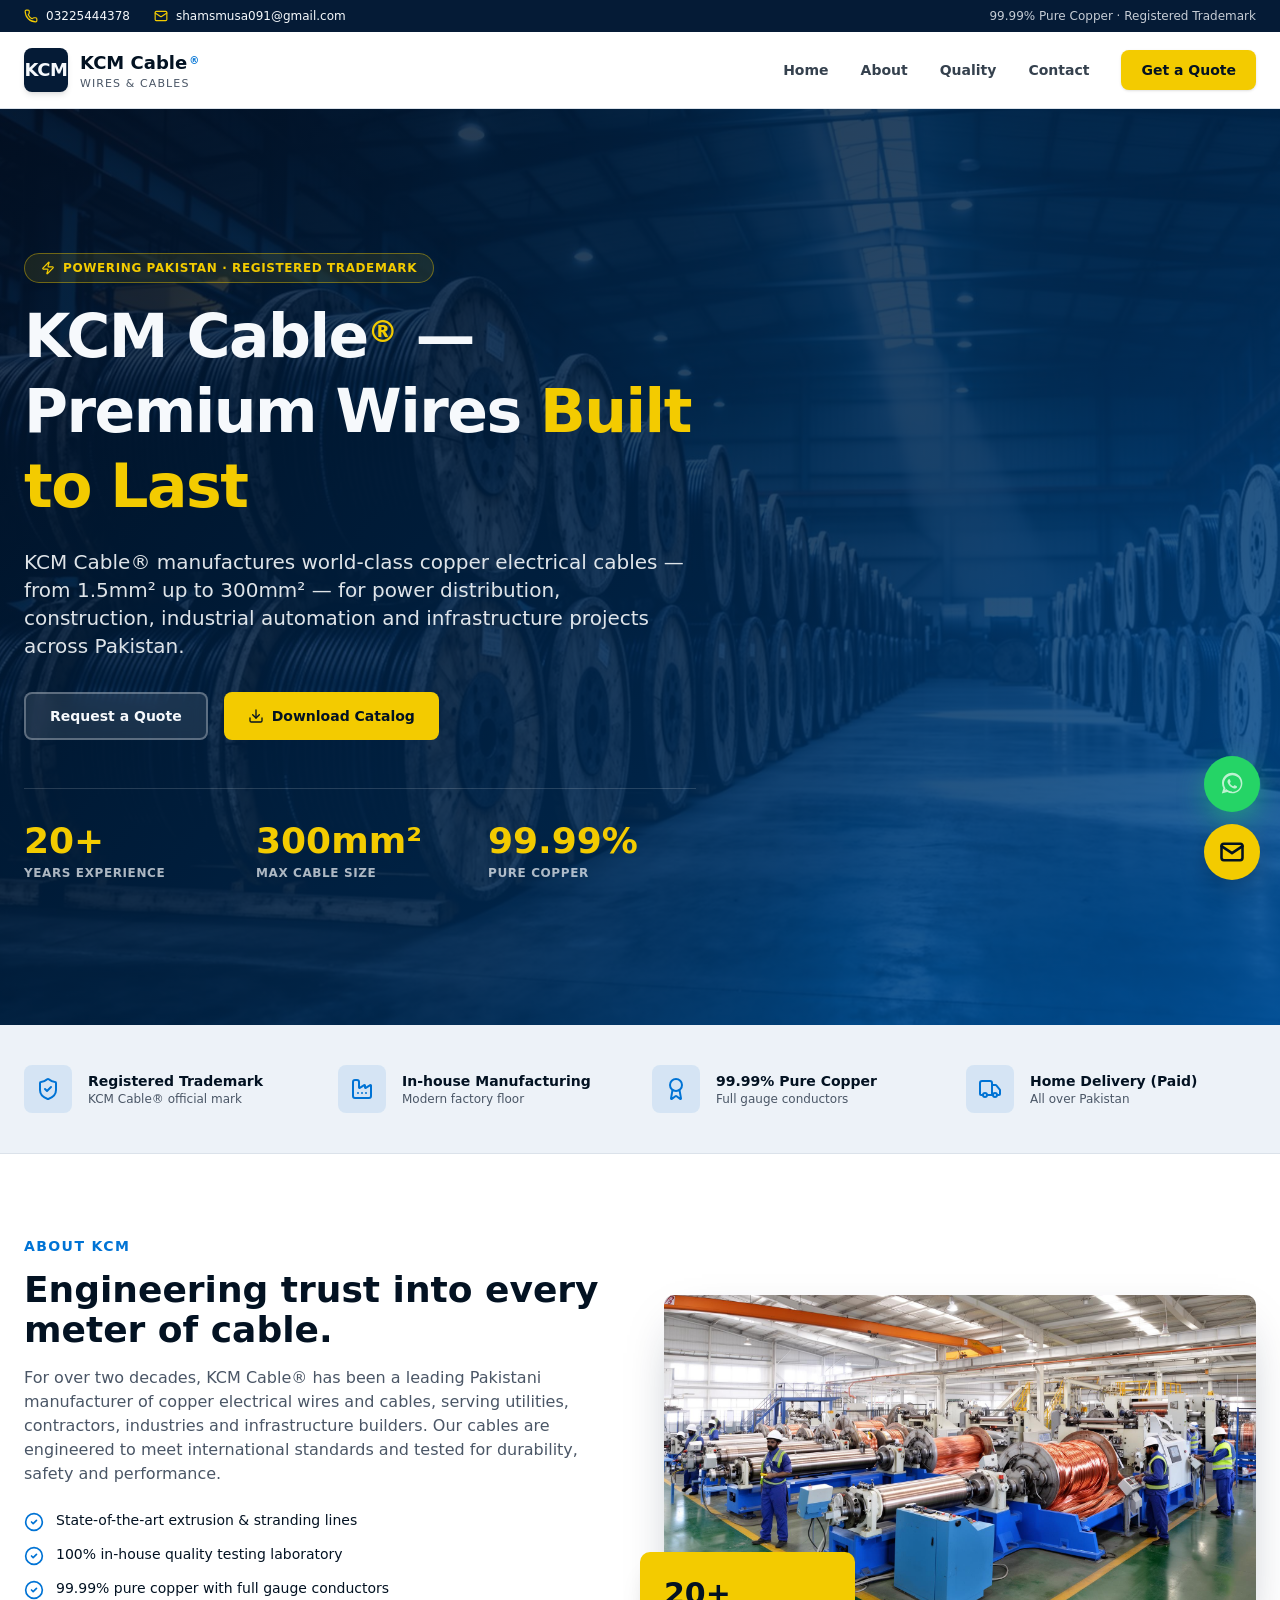
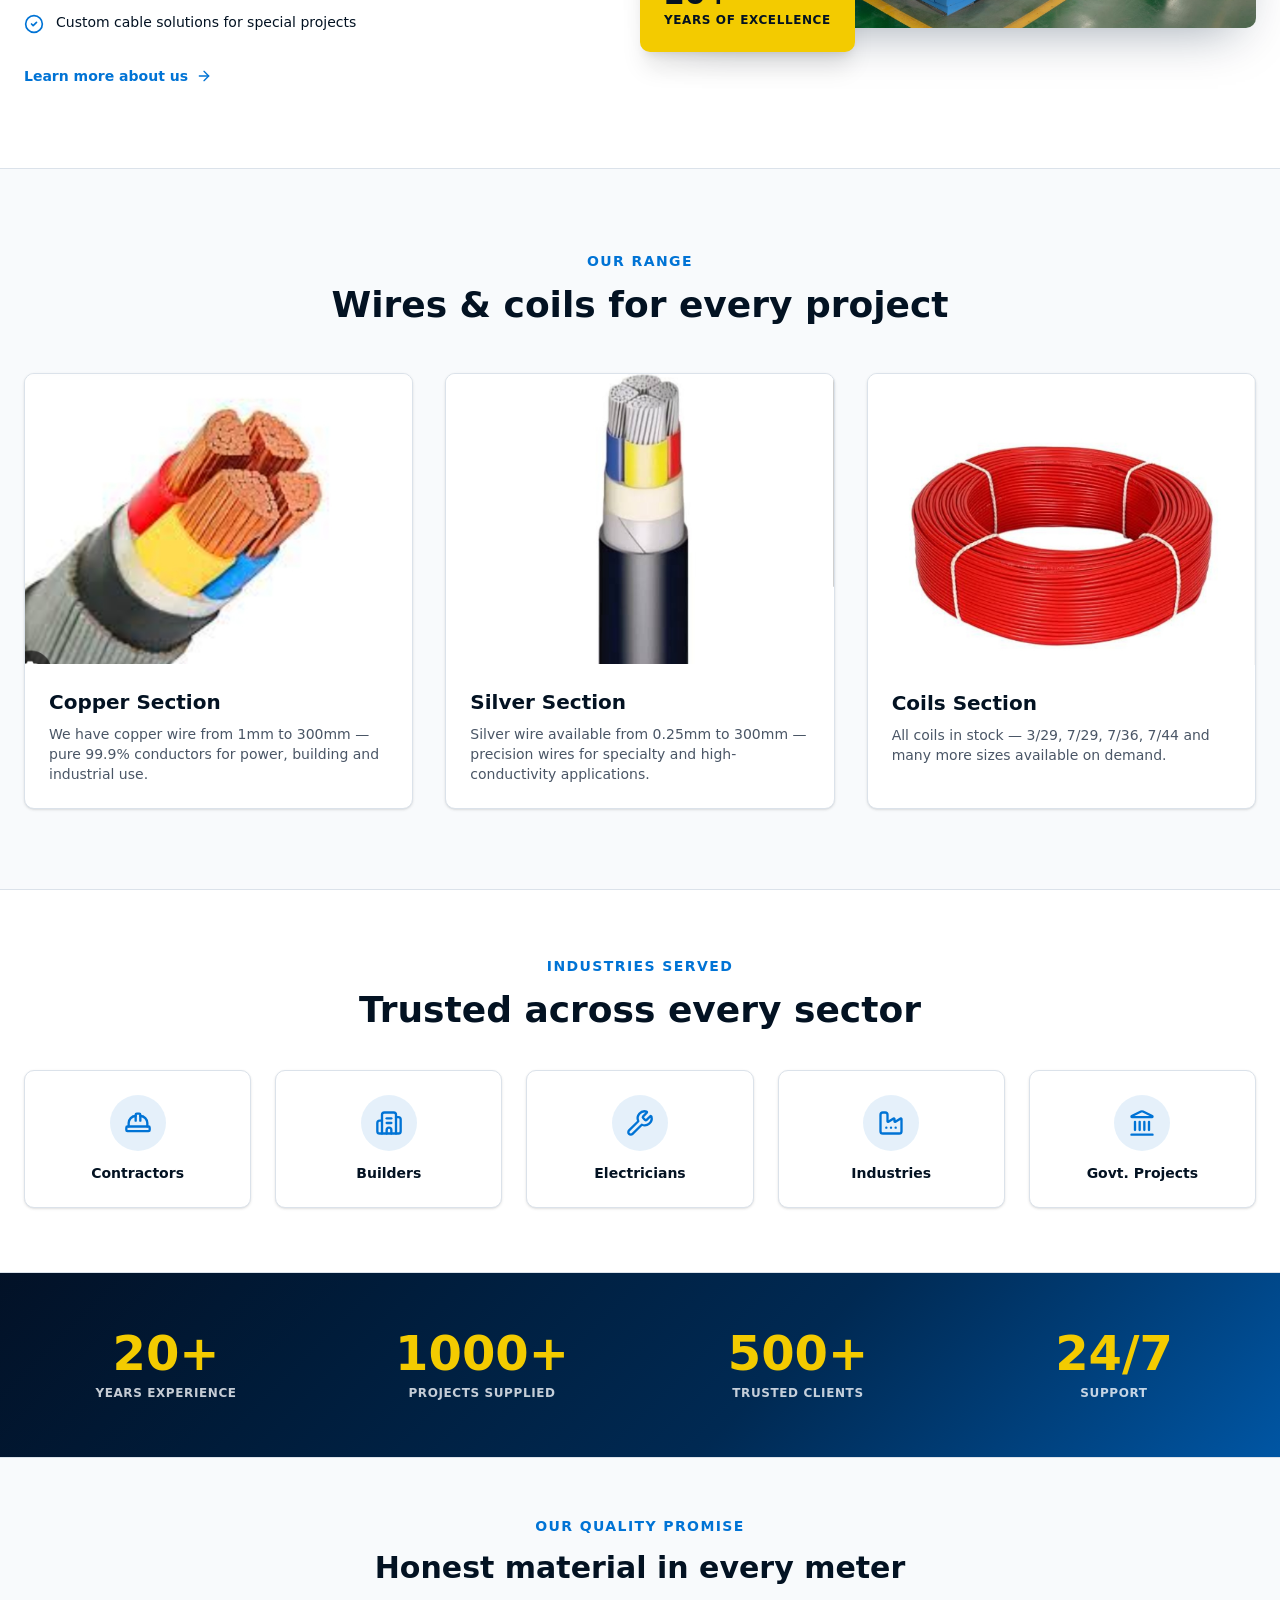
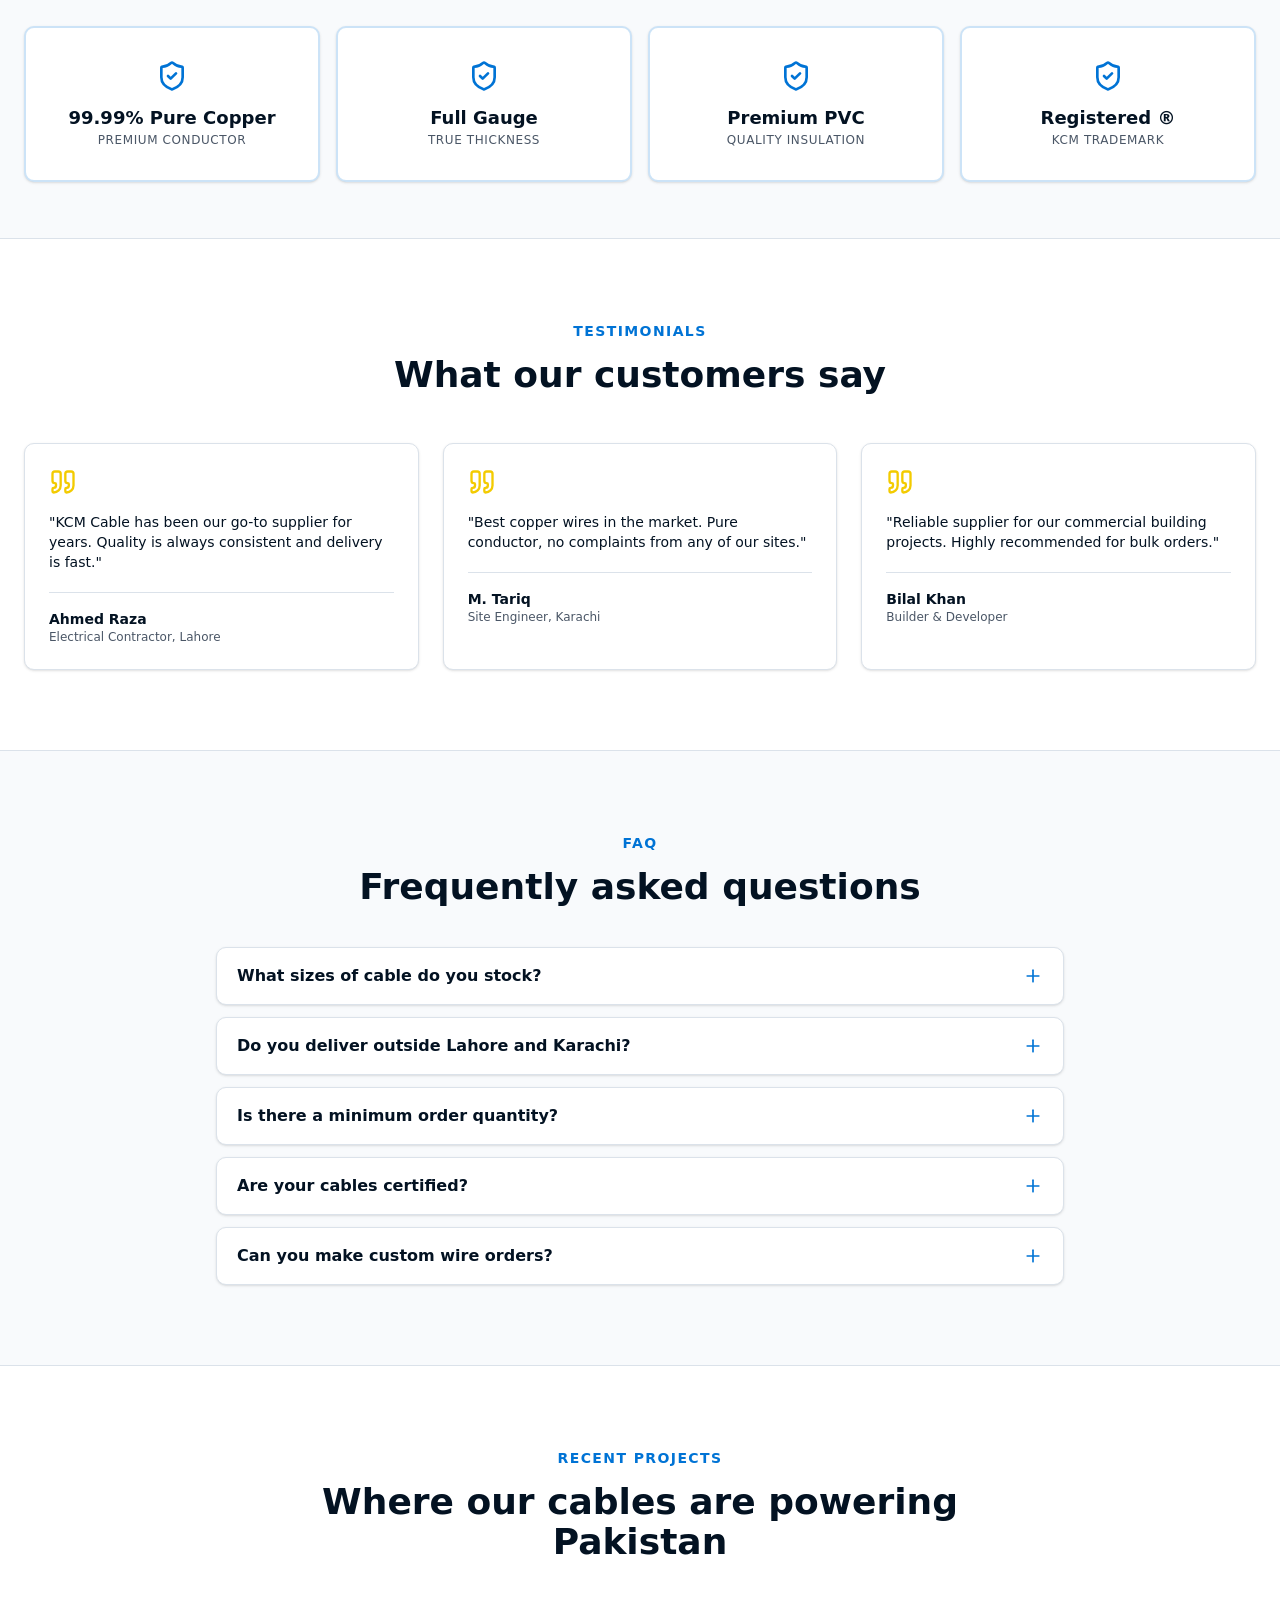
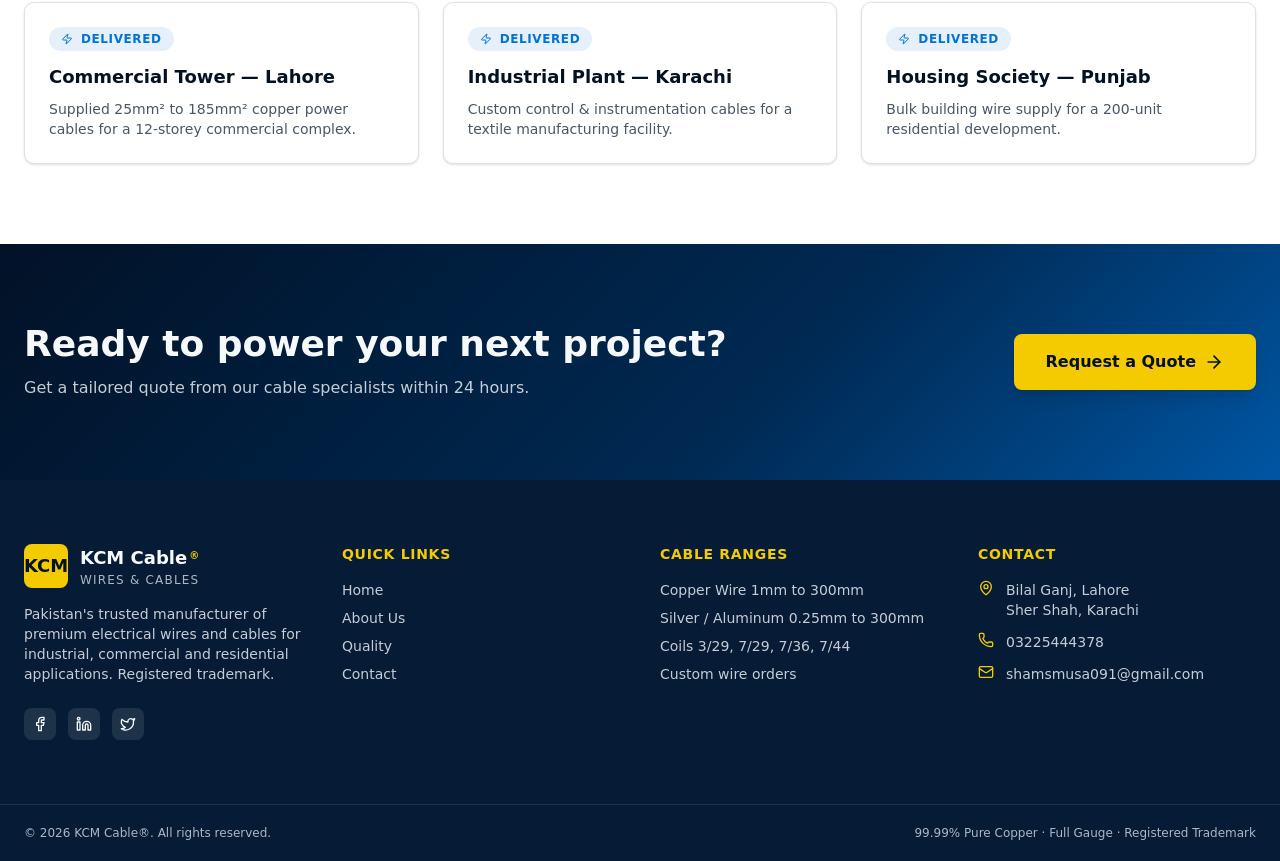
==== index.html @ 4ae83567 "Add files via upload" ====
<!DOCTYPE html>
<html lang="en" data-tsd-source="/src/routes/__root.tsx:65:5"><head data-tsd-source="/src/routes/__root.tsx:66:7"><meta charset="utf-8"><meta name="viewport" content="width=device-width, initial-scale=1"><link rel="preload" as="image" href="assets/hero-cables.jpg"><title>Karachi Cable Merchants — KCM Cable® Wires &amp; Cables Pakistan</title><meta name="author" content="Lovable"><meta name="google-site-verification" content="dXcrU3qrMHnXOo8D0hvcqdh7m6MIV_Lym0tZk9ZbYNw"><meta property="og:type" content="website"><meta name="twitter:card" content="summary"><meta name="twitter:site" content="@Lovable"><meta name="description" content="Karachi Cable Merchants (KCM Cable®) — premium copper wires 1mm–300mm, silver/aluminum wires 0.25mm–300mm, coils 3/29 7/29 7/36 7/44 &amp; more. Paid home delivery all over Pakistan."><meta property="og:title" content="KCM Cable® — Premium Wires &amp; Cables Pakistan"><meta property="og:description" content="Premium copper power cables, building wires, control &amp; instrumentation cables up to 300mm². 99.99% pure copper, full gauge, registered trademark — made in Pakistan."><meta property="og:image" content="assets/hero-cables.jpg"><meta name="twitter:image" content="assets/hero-cables.jpg"><link rel="icon" type="image/png" href="assets/favicon.png"><link rel="stylesheet" href="styles.css"></head><body data-tsd-source="/src/routes/__root.tsx:69:7"><!--$--><div class="min-h-screen bg-background" data-tsd-source="/src/routes/index.tsx:53:5"><header class="sticky top-0 z-50 w-full" data-tsd-source="/src/components/site-header.tsx:18:5"><div class="hidden bg-primary text-primary-foreground md:block" data-tsd-source="/src/components/site-header.tsx:20:7"><div class="mx-auto flex max-w-7xl items-center justify-between px-6 py-2 text-xs" data-tsd-source="/src/components/site-header.tsx:21:9"><div class="flex items-center gap-6" data-tsd-source="/src/components/site-header.tsx:22:11"><span class="flex items-center gap-2" data-tsd-source="/src/components/site-header.tsx:23:13"><svg xmlns="http://www.w3.org/2000/svg" width="24" height="24" viewBox="0 0 24 24" fill="none" stroke="currentColor" stroke-width="2" stroke-linecap="round" stroke-linejoin="round" class="lucide lucide-phone h-3.5 w-3.5 text-accent" aria-hidden="true" data-tsd-source="/src/components/site-header.tsx:24:15"><path d="M13.832 16.568a1 1 0 0 0 1.213-.303l.355-.465A2 2 0 0 1 17 15h3a2 2 0 0 1 2 2v3a2 2 0 0 1-2 2A18 18 0 0 1 2 4a2 2 0 0 1 2-2h3a2 2 0 0 1 2 2v3a2 2 0 0 1-.8 1.6l-.468.351a1 1 0 0 0-.292 1.233 14 14 0 0 0 6.392 6.384"></path></svg>03225444378</span><span class="flex items-center gap-2" data-tsd-source="/src/components/site-header.tsx:27:13"><svg xmlns="http://www.w3.org/2000/svg" width="24" height="24" viewBox="0 0 24 24" fill="none" stroke="currentColor" stroke-width="2" stroke-linecap="round" stroke-linejoin="round" class="lucide lucide-mail h-3.5 w-3.5 text-accent" aria-hidden="true" data-tsd-source="/src/components/site-header.tsx:28:15"><path d="m22 7-8.991 5.727a2 2 0 0 1-2.009 0L2 7"></path><rect x="2" y="4" width="20" height="16" rx="2"></rect></svg>shamsmusa091@gmail.com</span></div><span class="text-primary-foreground/80" data-tsd-source="/src/components/site-header.tsx:32:11">99.99% Pure Copper · Registered Trademark</span></div></div><div class="border-b border-border bg-background/95 backdrop-blur supports-[backdrop-filter]:bg-background/80" data-tsd-source="/src/components/site-header.tsx:39:7"><div class="mx-auto flex max-w-7xl items-center justify-between px-6 py-4" data-tsd-source="/src/components/site-header.tsx:40:9"><a data-tsd-source="/src/components/site-header.tsx:41:11" class="flex items-center gap-3 active" href="index.html" data-status="active" aria-current="page"><div class="flex h-11 w-11 items-center justify-center rounded-md bg-primary text-primary-foreground shadow-md" data-tsd-source="/src/components/site-header.tsx:42:13"><span class="text-lg font-black tracking-tight" data-tsd-source="/src/components/site-header.tsx:43:15">KCM</span></div><div class="leading-tight" data-tsd-source="/src/components/site-header.tsx:45:13"><div class="text-lg font-bold text-foreground" data-tsd-source="/src/components/site-header.tsx:46:15">KCM Cable<sup class="ml-0.5 text-[10px] font-bold text-brand" data-tsd-source="/src/components/site-header.tsx:47:26">®</sup></div><div class="text-[11px] uppercase tracking-widest text-muted-foreground" data-tsd-source="/src/components/site-header.tsx:49:15">Wires &amp; Cables</div></div></a><nav class="hidden items-center gap-8 lg:flex" data-tsd-source="/src/components/site-header.tsx:55:11"><a data-tsd-source="/src/components/site-header.tsx:57:15" class="text-sm font-semibold text-foreground/80 transition-colors hover:text-brand text-brand" href="index.html" data-status="active" aria-current="page">Home</a><a data-tsd-source="/src/components/site-header.tsx:57:15" href="about.html" class="text-sm font-semibold text-foreground/80 transition-colors hover:text-brand">About</a><a data-tsd-source="/src/components/site-header.tsx:57:15" href="quality.html" class="text-sm font-semibold text-foreground/80 transition-colors hover:text-brand">Quality</a><a data-tsd-source="/src/components/site-header.tsx:57:15" href="contact.html" class="text-sm font-semibold text-foreground/80 transition-colors hover:text-brand">Contact</a><a data-tsd-source="/src/components/site-header.tsx:67:13" href="quote.html" class="rounded-md bg-accent px-5 py-2.5 text-sm font-bold text-accent-foreground shadow-sm transition-all hover:brightness-95">Get a Quote</a></nav><button type="button" aria-label="Toggle menu" class="rounded-md p-2 text-foreground lg:hidden" data-tsd-source="/src/components/site-header.tsx:75:11"><svg xmlns="http://www.w3.org/2000/svg" width="24" height="24" viewBox="0 0 24 24" fill="none" stroke="currentColor" stroke-width="2" stroke-linecap="round" stroke-linejoin="round" class="lucide lucide-menu h-6 w-6" aria-hidden="true" data-tsd-source="/src/components/site-header.tsx:81:49"><path d="M4 5h16"></path><path d="M4 12h16"></path><path d="M4 19h16"></path></svg></button></div></div></header><section class="relative overflow-hidden" data-tsd-source="/src/routes/index.tsx:57:7"><div class="absolute inset-0" data-tsd-source="/src/routes/index.tsx:58:9"><img src="assets/hero-cables.jpg" alt="Industrial copper cables in factory" width="1920" height="1080" class="h-full w-full object-cover" data-tsd-source="/src/routes/index.tsx:59:11"><div class="absolute inset-0" style="background:var(--gradient-hero);opacity:0.85" data-tsd-source="/src/routes/index.tsx:66:11"></div></div><div class="relative mx-auto max-w-7xl px-6 py-24 md:py-36" data-tsd-source="/src/routes/index.tsx:71:9"><div class="max-w-2xl text-primary-foreground" data-tsd-source="/src/routes/index.tsx:72:11"><div class="mb-4 inline-flex items-center gap-2 rounded-full border border-accent/40 bg-accent/10 px-4 py-1.5 text-xs font-bold uppercase tracking-wider text-accent" data-tsd-source="/src/routes/index.tsx:73:13"><svg xmlns="http://www.w3.org/2000/svg" width="24" height="24" viewBox="0 0 24 24" fill="none" stroke="currentColor" stroke-width="2" stroke-linecap="round" stroke-linejoin="round" class="lucide lucide-zap h-3.5 w-3.5" aria-hidden="true" data-tsd-source="/src/routes/index.tsx:74:15"><path d="M4 14a1 1 0 0 1-.78-1.63l9.9-10.2a.5.5 0 0 1 .86.46l-1.92 6.02A1 1 0 0 0 13 10h7a1 1 0 0 1 .78 1.63l-9.9 10.2a.5.5 0 0 1-.86-.46l1.92-6.02A1 1 0 0 0 11 14z"></path></svg> Powering Pakistan · Registered Trademark</div><h1 class="text-4xl font-black leading-tight tracking-tight md:text-6xl" data-tsd-source="/src/routes/index.tsx:76:13">KCM Cable<sup class="text-2xl text-accent md:text-3xl" data-tsd-source="/src/routes/index.tsx:77:24">®</sup> — Premium Wires<!-- --> <span class="text-accent" data-tsd-source="/src/routes/index.tsx:78:15">Built to Last</span></h1><p class="mt-6 text-lg text-primary-foreground/90 md:text-xl" data-tsd-source="/src/routes/index.tsx:80:13">KCM Cable® manufactures world-class copper electrical cables — from 1.5mm² up to 300mm² — for power distribution, construction, industrial automation and infrastructure projects across Pakistan.</p><div class="mt-8 flex flex-wrap gap-4" data-tsd-source="/src/routes/index.tsx:85:13"><a data-tsd-source="/src/routes/index.tsx:86:15" href="quote.html" class="inline-flex items-center gap-2 rounded-md border-2 border-primary-foreground/30 bg-white/10 px-6 py-3 text-sm font-bold text-primary-foreground backdrop-blur transition-colors hover:bg-white/20">Request a Quote</a><a href="assets/kcm-cable-catalog.pdf" download="" class="inline-flex items-center gap-2 rounded-md bg-accent px-6 py-3 text-sm font-bold text-accent-foreground transition-transform hover:scale-105" data-tsd-source="/src/routes/index.tsx:92:15"><svg xmlns="http://www.w3.org/2000/svg" width="24" height="24" viewBox="0 0 24 24" fill="none" stroke="currentColor" stroke-width="2" stroke-linecap="round" stroke-linejoin="round" class="lucide lucide-download h-4 w-4" aria-hidden="true" data-tsd-source="/src/routes/index.tsx:97:17"><path d="M12 15V3"></path><path d="M21 15v4a2 2 0 0 1-2 2H5a2 2 0 0 1-2-2v-4"></path><path d="m7 10 5 5 5-5"></path></svg> Download Catalog</a></div><div class="mt-12 grid grid-cols-3 gap-6 border-t border-white/15 pt-8" data-tsd-source="/src/routes/index.tsx:101:13"><div data-tsd-source="/src/routes/index.tsx:403:5"><div class="text-3xl font-black text-accent md:text-4xl" data-tsd-source="/src/routes/index.tsx:404:7">20+</div><div class="mt-1 text-xs font-semibold uppercase tracking-wider text-primary-foreground/70" data-tsd-source="/src/routes/index.tsx:405:7">Years Experience</div></div><div data-tsd-source="/src/routes/index.tsx:403:5"><div class="text-3xl font-black text-accent md:text-4xl" data-tsd-source="/src/routes/index.tsx:404:7">300mm²</div><div class="mt-1 text-xs font-semibold uppercase tracking-wider text-primary-foreground/70" data-tsd-source="/src/routes/index.tsx:405:7">Max Cable Size</div></div><div data-tsd-source="/src/routes/index.tsx:403:5"><div class="text-3xl font-black text-accent md:text-4xl" data-tsd-source="/src/routes/index.tsx:404:7">99.99%</div><div class="mt-1 text-xs font-semibold uppercase tracking-wider text-primary-foreground/70" data-tsd-source="/src/routes/index.tsx:405:7">Pure Copper</div></div></div></div></div></section><section class="border-b border-border bg-secondary" data-tsd-source="/src/routes/index.tsx:111:7"><div class="mx-auto grid max-w-7xl gap-6 px-6 py-10 md:grid-cols-4" data-tsd-source="/src/routes/index.tsx:112:9"><div class="flex items-center gap-4" data-tsd-source="/src/routes/index.tsx:414:5"><div class="flex h-12 w-12 shrink-0 items-center justify-center rounded-md bg-brand/10 text-brand" data-tsd-source="/src/routes/index.tsx:415:7"><svg xmlns="http://www.w3.org/2000/svg" width="24" height="24" viewBox="0 0 24 24" fill="none" stroke="currentColor" stroke-width="2" stroke-linecap="round" stroke-linejoin="round" class="lucide lucide-shield-check h-6 w-6" aria-hidden="true"><path d="M20 13c0 5-3.5 7.5-7.66 8.95a1 1 0 0 1-.67-.01C7.5 20.5 4 18 4 13V6a1 1 0 0 1 1-1c2 0 4.5-1.2 6.24-2.72a1.17 1.17 0 0 1 1.52 0C14.51 3.81 17 5 19 5a1 1 0 0 1 1 1z"></path><path d="m9 12 2 2 4-4"></path></svg></div><div data-tsd-source="/src/routes/index.tsx:418:7"><div class="text-sm font-bold text-foreground" data-tsd-source="/src/routes/index.tsx:419:9">Registered Trademark</div><div class="text-xs text-muted-foreground" data-tsd-source="/src/routes/index.tsx:420:9">KCM Cable® official mark</div></div></div><div class="flex items-center gap-4" data-tsd-source="/src/routes/index.tsx:414:5"><div class="flex h-12 w-12 shrink-0 items-center justify-center rounded-md bg-brand/10 text-brand" data-tsd-source="/src/routes/index.tsx:415:7"><svg xmlns="http://www.w3.org/2000/svg" width="24" height="24" viewBox="0 0 24 24" fill="none" stroke="currentColor" stroke-width="2" stroke-linecap="round" stroke-linejoin="round" class="lucide lucide-factory h-6 w-6" aria-hidden="true"><path d="M12 16h.01"></path><path d="M16 16h.01"></path><path d="M3 19a2 2 0 0 0 2 2h14a2 2 0 0 0 2-2V8.5a.5.5 0 0 0-.769-.422l-4.462 2.844A.5.5 0 0 1 15 10.5v-2a.5.5 0 0 0-.769-.422L9.77 10.922A.5.5 0 0 1 9 10.5V5a2 2 0 0 0-2-2H5a2 2 0 0 0-2 2z"></path><path d="M8 16h.01"></path></svg></div><div data-tsd-source="/src/routes/index.tsx:418:7"><div class="text-sm font-bold text-foreground" data-tsd-source="/src/routes/index.tsx:419:9">In-house Manufacturing</div><div class="text-xs text-muted-foreground" data-tsd-source="/src/routes/index.tsx:420:9">Modern factory floor</div></div></div><div class="flex items-center gap-4" data-tsd-source="/src/routes/index.tsx:414:5"><div class="flex h-12 w-12 shrink-0 items-center justify-center rounded-md bg-brand/10 text-brand" data-tsd-source="/src/routes/index.tsx:415:7"><svg xmlns="http://www.w3.org/2000/svg" width="24" height="24" viewBox="0 0 24 24" fill="none" stroke="currentColor" stroke-width="2" stroke-linecap="round" stroke-linejoin="round" class="lucide lucide-award h-6 w-6" aria-hidden="true"><path d="m15.477 12.89 1.515 8.526a.5.5 0 0 1-.81.47l-3.58-2.687a1 1 0 0 0-1.197 0l-3.586 2.686a.5.5 0 0 1-.81-.469l1.514-8.526"></path><circle cx="12" cy="8" r="6"></circle></svg></div><div data-tsd-source="/src/routes/index.tsx:418:7"><div class="text-sm font-bold text-foreground" data-tsd-source="/src/routes/index.tsx:419:9">99.99% Pure Copper</div><div class="text-xs text-muted-foreground" data-tsd-source="/src/routes/index.tsx:420:9">Full gauge conductors</div></div></div><div class="flex items-center gap-4" data-tsd-source="/src/routes/index.tsx:414:5"><div class="flex h-12 w-12 shrink-0 items-center justify-center rounded-md bg-brand/10 text-brand" data-tsd-source="/src/routes/index.tsx:415:7"><svg xmlns="http://www.w3.org/2000/svg" width="24" height="24" viewBox="0 0 24 24" fill="none" stroke="currentColor" stroke-width="2" stroke-linecap="round" stroke-linejoin="round" class="lucide lucide-truck h-6 w-6" aria-hidden="true"><path d="M14 18V6a2 2 0 0 0-2-2H4a2 2 0 0 0-2 2v11a1 1 0 0 0 1 1h2"></path><path d="M15 18H9"></path><path d="M19 18h2a1 1 0 0 0 1-1v-3.65a1 1 0 0 0-.22-.624l-3.48-4.35A1 1 0 0 0 17.52 8H14"></path><circle cx="17" cy="18" r="2"></circle><circle cx="7" cy="18" r="2"></circle></svg></div><div data-tsd-source="/src/routes/index.tsx:418:7"><div class="text-sm font-bold text-foreground" data-tsd-source="/src/routes/index.tsx:419:9">Home Delivery (Paid)</div><div class="text-xs text-muted-foreground" data-tsd-source="/src/routes/index.tsx:420:9">All over Pakistan</div></div></div></div></section><section class="mx-auto max-w-7xl px-6 py-20" data-tsd-source="/src/routes/index.tsx:121:7"><div class="grid items-center gap-12 lg:grid-cols-2" data-tsd-source="/src/routes/index.tsx:122:9"><div data-tsd-source="/src/routes/index.tsx:123:11"><span class="text-sm font-bold uppercase tracking-widest text-brand" data-tsd-source="/src/routes/index.tsx:124:13">About KCM</span><h2 class="mt-3 text-3xl font-black text-foreground md:text-4xl" data-tsd-source="/src/routes/index.tsx:127:13">Engineering trust into every meter of cable.</h2><p class="mt-4 text-muted-foreground" data-tsd-source="/src/routes/index.tsx:130:13">For over two decades, KCM Cable® has been a leading Pakistani manufacturer of copper electrical wires and cables, serving utilities, contractors, industries and infrastructure builders. Our cables are engineered to meet international standards and tested for durability, safety and performance.</p><ul class="mt-6 space-y-3" data-tsd-source="/src/routes/index.tsx:137:13"><li class="flex items-start gap-3 text-sm text-foreground" data-tsd-source="/src/routes/index.tsx:144:17"><svg xmlns="http://www.w3.org/2000/svg" width="24" height="24" viewBox="0 0 24 24" fill="none" stroke="currentColor" stroke-width="2" stroke-linecap="round" stroke-linejoin="round" class="lucide lucide-circle-check mt-0.5 h-5 w-5 shrink-0 text-brand" aria-hidden="true" data-tsd-source="/src/routes/index.tsx:145:19"><circle cx="12" cy="12" r="10"></circle><path d="m9 12 2 2 4-4"></path></svg>State-of-the-art extrusion &amp; stranding lines</li><li class="flex items-start gap-3 text-sm text-foreground" data-tsd-source="/src/routes/index.tsx:144:17"><svg xmlns="http://www.w3.org/2000/svg" width="24" height="24" viewBox="0 0 24 24" fill="none" stroke="currentColor" stroke-width="2" stroke-linecap="round" stroke-linejoin="round" class="lucide lucide-circle-check mt-0.5 h-5 w-5 shrink-0 text-brand" aria-hidden="true" data-tsd-source="/src/routes/index.tsx:145:19"><circle cx="12" cy="12" r="10"></circle><path d="m9 12 2 2 4-4"></path></svg>100% in-house quality testing laboratory</li><li class="flex items-start gap-3 text-sm text-foreground" data-tsd-source="/src/routes/index.tsx:144:17"><svg xmlns="http://www.w3.org/2000/svg" width="24" height="24" viewBox="0 0 24 24" fill="none" stroke="currentColor" stroke-width="2" stroke-linecap="round" stroke-linejoin="round" class="lucide lucide-circle-check mt-0.5 h-5 w-5 shrink-0 text-brand" aria-hidden="true" data-tsd-source="/src/routes/index.tsx:145:19"><circle cx="12" cy="12" r="10"></circle><path d="m9 12 2 2 4-4"></path></svg>99.99% pure copper with full gauge conductors</li><li class="flex items-start gap-3 text-sm text-foreground" data-tsd-source="/src/routes/index.tsx:144:17"><svg xmlns="http://www.w3.org/2000/svg" width="24" height="24" viewBox="0 0 24 24" fill="none" stroke="currentColor" stroke-width="2" stroke-linecap="round" stroke-linejoin="round" class="lucide lucide-circle-check mt-0.5 h-5 w-5 shrink-0 text-brand" aria-hidden="true" data-tsd-source="/src/routes/index.tsx:145:19"><circle cx="12" cy="12" r="10"></circle><path d="m9 12 2 2 4-4"></path></svg>Custom cable solutions for special projects</li></ul><a data-tsd-source="/src/routes/index.tsx:150:13" href="about.html" class="mt-8 inline-flex items-center gap-2 text-sm font-bold text-brand hover:underline">Learn more about us <svg xmlns="http://www.w3.org/2000/svg" width="24" height="24" viewBox="0 0 24 24" fill="none" stroke="currentColor" stroke-width="2" stroke-linecap="round" stroke-linejoin="round" class="lucide lucide-arrow-right h-4 w-4" aria-hidden="true" data-tsd-source="/src/routes/index.tsx:154:35"><path d="M5 12h14"></path><path d="m12 5 7 7-7 7"></path></svg></a></div><div class="relative" data-tsd-source="/src/routes/index.tsx:157:11"><img src="assets/factory.jpg" alt="KCM Cable manufacturing facility" loading="lazy" width="1600" height="900" class="rounded-lg object-cover shadow-2xl" style="box-shadow:var(--shadow-elegant)" data-tsd-source="/src/routes/index.tsx:158:13"><div class="absolute -bottom-6 -left-6 hidden rounded-lg bg-accent p-6 text-accent-foreground shadow-xl md:block" data-tsd-source="/src/routes/index.tsx:167:13"><div class="text-3xl font-black" data-tsd-source="/src/routes/index.tsx:168:15">20+</div><div class="text-xs font-bold uppercase tracking-wider" data-tsd-source="/src/routes/index.tsx:169:15">Years of Excellence</div></div></div></div></section><section class="border-t border-border bg-secondary/40" data-tsd-source="/src/routes/index.tsx:176:7"><div class="mx-auto max-w-7xl px-6 py-20" data-tsd-source="/src/routes/index.tsx:177:9"><div class="mx-auto max-w-2xl text-center" data-tsd-source="/src/routes/index.tsx:178:11"><span class="text-sm font-bold uppercase tracking-widest text-brand" data-tsd-source="/src/routes/index.tsx:179:13">Our Range</span><h2 class="mt-3 text-3xl font-black text-foreground md:text-4xl" data-tsd-source="/src/routes/index.tsx:182:13">Wires &amp; coils for every project</h2></div><div class="mt-12 grid gap-8 md:grid-cols-3" data-tsd-source="/src/routes/index.tsx:186:11"><div class="overflow-hidden rounded-lg border border-border bg-card shadow-sm" data-tsd-source="/src/routes/index.tsx:438:5"><div class="aspect-[4/3] overflow-hidden bg-muted" data-tsd-source="/src/routes/index.tsx:439:7"><img src="assets/copper-variant-1.jpg" alt="Copper wire" loading="lazy" width="800" height="600" class="h-full w-full object-cover" data-tsd-source="/src/routes/index.tsx:440:9"></div><div class="p-6" data-tsd-source="/src/routes/index.tsx:449:7"><h3 class="text-xl font-black text-foreground" data-tsd-source="/src/routes/index.tsx:450:9">Copper Section</h3><p class="mt-2 text-sm text-muted-foreground" data-tsd-source="/src/routes/index.tsx:451:9">We have copper wire from 1mm to 300mm — pure 99.9% conductors for power, building and industrial use.</p></div></div><div class="overflow-hidden rounded-lg border border-border bg-card shadow-sm" data-tsd-source="/src/routes/index.tsx:438:5"><div class="aspect-[4/3] overflow-hidden bg-muted" data-tsd-source="/src/routes/index.tsx:439:7"><img src="assets/cable-silver-aluminum.jpg" alt="Silver wire" loading="lazy" width="800" height="600" class="h-full w-full object-cover" data-tsd-source="/src/routes/index.tsx:440:9"></div><div class="p-6" data-tsd-source="/src/routes/index.tsx:449:7"><h3 class="text-xl font-black text-foreground" data-tsd-source="/src/routes/index.tsx:450:9">Silver Section</h3><p class="mt-2 text-sm text-muted-foreground" data-tsd-source="/src/routes/index.tsx:451:9">Silver wire available from 0.25mm to 300mm — precision wires for specialty and high-conductivity applications.</p></div></div><div class="overflow-hidden rounded-lg border border-border bg-card shadow-sm" data-tsd-source="/src/routes/index.tsx:438:5"><div class="aspect-[4/3] overflow-hidden bg-muted" data-tsd-source="/src/routes/index.tsx:439:7"><img src="assets/coil-red-new.jpg" alt="Cable coil" loading="lazy" width="800" height="600" class="h-full w-full object-cover" data-tsd-source="/src/routes/index.tsx:440:9"></div><div class="p-6" data-tsd-source="/src/routes/index.tsx:449:7"><h3 class="text-xl font-black text-foreground" data-tsd-source="/src/routes/index.tsx:450:9">Coils Section</h3><p class="mt-2 text-sm text-muted-foreground" data-tsd-source="/src/routes/index.tsx:451:9">All coils in stock — 3/29, 7/29, 7/36, 7/44 and many more sizes available on demand.</p></div></div></div></div></section><section class="border-t border-border bg-background" data-tsd-source="/src/routes/index.tsx:210:7"><div class="mx-auto max-w-7xl px-6 py-16" data-tsd-source="/src/routes/index.tsx:211:9"><div class="mx-auto max-w-2xl text-center" data-tsd-source="/src/routes/index.tsx:212:11"><span class="text-sm font-bold uppercase tracking-widest text-brand" data-tsd-source="/src/routes/index.tsx:213:13">Industries Served</span><h2 class="mt-3 text-3xl font-black text-foreground md:text-4xl" data-tsd-source="/src/routes/index.tsx:216:13">Trusted across every sector</h2></div><div class="mt-10 grid grid-cols-2 gap-6 md:grid-cols-5" data-tsd-source="/src/routes/index.tsx:220:11"><div class="flex flex-col items-center gap-3 rounded-lg border border-border bg-card p-6 text-center shadow-sm transition-transform hover:-translate-y-1" data-tsd-source="/src/routes/index.tsx:459:5"><div class="flex h-14 w-14 items-center justify-center rounded-full bg-brand/10 text-brand" data-tsd-source="/src/routes/index.tsx:460:7"><svg xmlns="http://www.w3.org/2000/svg" width="24" height="24" viewBox="0 0 24 24" fill="none" stroke="currentColor" stroke-width="2" stroke-linecap="round" stroke-linejoin="round" class="lucide lucide-hard-hat h-7 w-7" aria-hidden="true"><path d="M10 10V5a1 1 0 0 1 1-1h2a1 1 0 0 1 1 1v5"></path><path d="M14 6a6 6 0 0 1 6 6v3"></path><path d="M4 15v-3a6 6 0 0 1 6-6"></path><rect x="2" y="15" width="20" height="4" rx="1"></rect></svg></div><div class="text-sm font-bold text-foreground" data-tsd-source="/src/routes/index.tsx:463:7">Contractors</div></div><div class="flex flex-col items-center gap-3 rounded-lg border border-border bg-card p-6 text-center shadow-sm transition-transform hover:-translate-y-1" data-tsd-source="/src/routes/index.tsx:459:5"><div class="flex h-14 w-14 items-center justify-center rounded-full bg-brand/10 text-brand" data-tsd-source="/src/routes/index.tsx:460:7"><svg xmlns="http://www.w3.org/2000/svg" width="24" height="24" viewBox="0 0 24 24" fill="none" stroke="currentColor" stroke-width="2" stroke-linecap="round" stroke-linejoin="round" class="lucide lucide-building2 lucide-building-2 h-7 w-7" aria-hidden="true"><path d="M10 12h4"></path><path d="M10 8h4"></path><path d="M14 21v-3a2 2 0 0 0-4 0v3"></path><path d="M6 10H4a2 2 0 0 0-2 2v7a2 2 0 0 0 2 2h16a2 2 0 0 0 2-2V9a2 2 0 0 0-2-2h-2"></path><path d="M6 21V5a2 2 0 0 1 2-2h8a2 2 0 0 1 2 2v16"></path></svg></div><div class="text-sm font-bold text-foreground" data-tsd-source="/src/routes/index.tsx:463:7">Builders</div></div><div class="flex flex-col items-center gap-3 rounded-lg border border-border bg-card p-6 text-center shadow-sm transition-transform hover:-translate-y-1" data-tsd-source="/src/routes/index.tsx:459:5"><div class="flex h-14 w-14 items-center justify-center rounded-full bg-brand/10 text-brand" data-tsd-source="/src/routes/index.tsx:460:7"><svg xmlns="http://www.w3.org/2000/svg" width="24" height="24" viewBox="0 0 24 24" fill="none" stroke="currentColor" stroke-width="2" stroke-linecap="round" stroke-linejoin="round" class="lucide lucide-wrench h-7 w-7" aria-hidden="true"><path d="M14.7 6.3a1 1 0 0 0 0 1.4l1.6 1.6a1 1 0 0 0 1.4 0l3.106-3.105c.32-.322.863-.22.983.218a6 6 0 0 1-8.259 7.057l-7.91 7.91a1 1 0 0 1-2.999-3l7.91-7.91a6 6 0 0 1 7.057-8.259c.438.12.54.662.219.984z"></path></svg></div><div class="text-sm font-bold text-foreground" data-tsd-source="/src/routes/index.tsx:463:7">Electricians</div></div><div class="flex flex-col items-center gap-3 rounded-lg border border-border bg-card p-6 text-center shadow-sm transition-transform hover:-translate-y-1" data-tsd-source="/src/routes/index.tsx:459:5"><div class="flex h-14 w-14 items-center justify-center rounded-full bg-brand/10 text-brand" data-tsd-source="/src/routes/index.tsx:460:7"><svg xmlns="http://www.w3.org/2000/svg" width="24" height="24" viewBox="0 0 24 24" fill="none" stroke="currentColor" stroke-width="2" stroke-linecap="round" stroke-linejoin="round" class="lucide lucide-factory h-7 w-7" aria-hidden="true"><path d="M12 16h.01"></path><path d="M16 16h.01"></path><path d="M3 19a2 2 0 0 0 2 2h14a2 2 0 0 0 2-2V8.5a.5.5 0 0 0-.769-.422l-4.462 2.844A.5.5 0 0 1 15 10.5v-2a.5.5 0 0 0-.769-.422L9.77 10.922A.5.5 0 0 1 9 10.5V5a2 2 0 0 0-2-2H5a2 2 0 0 0-2 2z"></path><path d="M8 16h.01"></path></svg></div><div class="text-sm font-bold text-foreground" data-tsd-source="/src/routes/index.tsx:463:7">Industries</div></div><div class="flex flex-col items-center gap-3 rounded-lg border border-border bg-card p-6 text-center shadow-sm transition-transform hover:-translate-y-1" data-tsd-source="/src/routes/index.tsx:459:5"><div class="flex h-14 w-14 items-center justify-center rounded-full bg-brand/10 text-brand" data-tsd-source="/src/routes/index.tsx:460:7"><svg xmlns="http://www.w3.org/2000/svg" width="24" height="24" viewBox="0 0 24 24" fill="none" stroke="currentColor" stroke-width="2" stroke-linecap="round" stroke-linejoin="round" class="lucide lucide-landmark h-7 w-7" aria-hidden="true"><path d="M10 18v-7"></path><path d="M11.12 2.198a2 2 0 0 1 1.76.006l7.866 3.847c.476.233.31.949-.22.949H3.474c-.53 0-.695-.716-.22-.949z"></path><path d="M14 18v-7"></path><path d="M18 18v-7"></path><path d="M3 22h18"></path><path d="M6 18v-7"></path></svg></div><div class="text-sm font-bold text-foreground" data-tsd-source="/src/routes/index.tsx:463:7">Govt. Projects</div></div></div></div></section><section class="border-t border-border text-primary-foreground" style="background:var(--gradient-hero)" data-tsd-source="/src/routes/index.tsx:231:7"><div class="mx-auto grid max-w-7xl gap-8 px-6 py-14 md:grid-cols-4" data-tsd-source="/src/routes/index.tsx:235:9"><div class="text-center" data-tsd-source="/src/routes/index.tsx:470:5"><div class="text-4xl font-black text-accent md:text-5xl" data-tsd-source="/src/routes/index.tsx:471:7">20+</div><div class="mt-2 text-xs font-bold uppercase tracking-wider text-primary-foreground/80" data-tsd-source="/src/routes/index.tsx:472:7">Years Experience</div></div><div class="text-center" data-tsd-source="/src/routes/index.tsx:470:5"><div class="text-4xl font-black text-accent md:text-5xl" data-tsd-source="/src/routes/index.tsx:471:7">1000+</div><div class="mt-2 text-xs font-bold uppercase tracking-wider text-primary-foreground/80" data-tsd-source="/src/routes/index.tsx:472:7">Projects Supplied</div></div><div class="text-center" data-tsd-source="/src/routes/index.tsx:470:5"><div class="text-4xl font-black text-accent md:text-5xl" data-tsd-source="/src/routes/index.tsx:471:7">500+</div><div class="mt-2 text-xs font-bold uppercase tracking-wider text-primary-foreground/80" data-tsd-source="/src/routes/index.tsx:472:7">Trusted Clients</div></div><div class="text-center" data-tsd-source="/src/routes/index.tsx:470:5"><div class="text-4xl font-black text-accent md:text-5xl" data-tsd-source="/src/routes/index.tsx:471:7">24/7</div><div class="mt-2 text-xs font-bold uppercase tracking-wider text-primary-foreground/80" data-tsd-source="/src/routes/index.tsx:472:7">Support</div></div></div></section><section class="border-t border-border bg-secondary/40" data-tsd-source="/src/routes/index.tsx:244:7"><div class="mx-auto max-w-7xl px-6 py-14" data-tsd-source="/src/routes/index.tsx:245:9"><div class="mx-auto max-w-2xl text-center" data-tsd-source="/src/routes/index.tsx:246:11"><span class="text-sm font-bold uppercase tracking-widest text-brand" data-tsd-source="/src/routes/index.tsx:247:13">Our Quality Promise</span><h2 class="mt-3 text-2xl font-black text-foreground md:text-3xl" data-tsd-source="/src/routes/index.tsx:250:13">Honest material in every meter</h2></div><div class="mt-10 grid grid-cols-2 gap-4 md:grid-cols-4" data-tsd-source="/src/routes/index.tsx:254:11"><div class="flex flex-col items-center justify-center rounded-lg border-2 border-brand/20 bg-card px-6 py-8 text-center shadow-sm" data-tsd-source="/src/routes/index.tsx:261:15"><svg xmlns="http://www.w3.org/2000/svg" width="24" height="24" viewBox="0 0 24 24" fill="none" stroke="currentColor" stroke-width="2" stroke-linecap="round" stroke-linejoin="round" class="lucide lucide-shield-check h-8 w-8 text-brand" aria-hidden="true" data-tsd-source="/src/routes/index.tsx:265:17"><path d="M20 13c0 5-3.5 7.5-7.66 8.95a1 1 0 0 1-.67-.01C7.5 20.5 4 18 4 13V6a1 1 0 0 1 1-1c2 0 4.5-1.2 6.24-2.72a1.17 1.17 0 0 1 1.52 0C14.51 3.81 17 5 19 5a1 1 0 0 1 1 1z"></path><path d="m9 12 2 2 4-4"></path></svg><div class="mt-3 text-lg font-black text-foreground" data-tsd-source="/src/routes/index.tsx:266:17">99.99% Pure Copper</div><div class="text-xs uppercase tracking-wider text-muted-foreground" data-tsd-source="/src/routes/index.tsx:267:17">Premium Conductor</div></div><div class="flex flex-col items-center justify-center rounded-lg border-2 border-brand/20 bg-card px-6 py-8 text-center shadow-sm" data-tsd-source="/src/routes/index.tsx:261:15"><svg xmlns="http://www.w3.org/2000/svg" width="24" height="24" viewBox="0 0 24 24" fill="none" stroke="currentColor" stroke-width="2" stroke-linecap="round" stroke-linejoin="round" class="lucide lucide-shield-check h-8 w-8 text-brand" aria-hidden="true" data-tsd-source="/src/routes/index.tsx:265:17"><path d="M20 13c0 5-3.5 7.5-7.66 8.95a1 1 0 0 1-.67-.01C7.5 20.5 4 18 4 13V6a1 1 0 0 1 1-1c2 0 4.5-1.2 6.24-2.72a1.17 1.17 0 0 1 1.52 0C14.51 3.81 17 5 19 5a1 1 0 0 1 1 1z"></path><path d="m9 12 2 2 4-4"></path></svg><div class="mt-3 text-lg font-black text-foreground" data-tsd-source="/src/routes/index.tsx:266:17">Full Gauge</div><div class="text-xs uppercase tracking-wider text-muted-foreground" data-tsd-source="/src/routes/index.tsx:267:17">True Thickness</div></div><div class="flex flex-col items-center justify-center rounded-lg border-2 border-brand/20 bg-card px-6 py-8 text-center shadow-sm" data-tsd-source="/src/routes/index.tsx:261:15"><svg xmlns="http://www.w3.org/2000/svg" width="24" height="24" viewBox="0 0 24 24" fill="none" stroke="currentColor" stroke-width="2" stroke-linecap="round" stroke-linejoin="round" class="lucide lucide-shield-check h-8 w-8 text-brand" aria-hidden="true" data-tsd-source="/src/routes/index.tsx:265:17"><path d="M20 13c0 5-3.5 7.5-7.66 8.95a1 1 0 0 1-.67-.01C7.5 20.5 4 18 4 13V6a1 1 0 0 1 1-1c2 0 4.5-1.2 6.24-2.72a1.17 1.17 0 0 1 1.52 0C14.51 3.81 17 5 19 5a1 1 0 0 1 1 1z"></path><path d="m9 12 2 2 4-4"></path></svg><div class="mt-3 text-lg font-black text-foreground" data-tsd-source="/src/routes/index.tsx:266:17">Premium PVC</div><div class="text-xs uppercase tracking-wider text-muted-foreground" data-tsd-source="/src/routes/index.tsx:267:17">Quality Insulation</div></div><div class="flex flex-col items-center justify-center rounded-lg border-2 border-brand/20 bg-card px-6 py-8 text-center shadow-sm" data-tsd-source="/src/routes/index.tsx:261:15"><svg xmlns="http://www.w3.org/2000/svg" width="24" height="24" viewBox="0 0 24 24" fill="none" stroke="currentColor" stroke-width="2" stroke-linecap="round" stroke-linejoin="round" class="lucide lucide-shield-check h-8 w-8 text-brand" aria-hidden="true" data-tsd-source="/src/routes/index.tsx:265:17"><path d="M20 13c0 5-3.5 7.5-7.66 8.95a1 1 0 0 1-.67-.01C7.5 20.5 4 18 4 13V6a1 1 0 0 1 1-1c2 0 4.5-1.2 6.24-2.72a1.17 1.17 0 0 1 1.52 0C14.51 3.81 17 5 19 5a1 1 0 0 1 1 1z"></path><path d="m9 12 2 2 4-4"></path></svg><div class="mt-3 text-lg font-black text-foreground" data-tsd-source="/src/routes/index.tsx:266:17">Registered ®</div><div class="text-xs uppercase tracking-wider text-muted-foreground" data-tsd-source="/src/routes/index.tsx:267:17">KCM Trademark</div></div></div></div></section><section class="border-t border-border bg-background" data-tsd-source="/src/routes/index.tsx:277:7"><div class="mx-auto max-w-7xl px-6 py-20" data-tsd-source="/src/routes/index.tsx:278:9"><div class="mx-auto max-w-2xl text-center" data-tsd-source="/src/routes/index.tsx:279:11"><span class="text-sm font-bold uppercase tracking-widest text-brand" data-tsd-source="/src/routes/index.tsx:280:13">Testimonials</span><h2 class="mt-3 text-3xl font-black text-foreground md:text-4xl" data-tsd-source="/src/routes/index.tsx:283:13">What our customers say</h2></div><div class="mt-12 grid gap-6 md:grid-cols-3" data-tsd-source="/src/routes/index.tsx:287:11"><div class="rounded-lg border border-border bg-card p-6 shadow-sm" data-tsd-source="/src/routes/index.tsx:481:5"><svg xmlns="http://www.w3.org/2000/svg" width="24" height="24" viewBox="0 0 24 24" fill="none" stroke="currentColor" stroke-width="2" stroke-linecap="round" stroke-linejoin="round" class="lucide lucide-quote h-7 w-7 text-accent" aria-hidden="true" data-tsd-source="/src/routes/index.tsx:482:7"><path d="M16 3a2 2 0 0 0-2 2v6a2 2 0 0 0 2 2 1 1 0 0 1 1 1v1a2 2 0 0 1-2 2 1 1 0 0 0-1 1v2a1 1 0 0 0 1 1 6 6 0 0 0 6-6V5a2 2 0 0 0-2-2z"></path><path d="M5 3a2 2 0 0 0-2 2v6a2 2 0 0 0 2 2 1 1 0 0 1 1 1v1a2 2 0 0 1-2 2 1 1 0 0 0-1 1v2a1 1 0 0 0 1 1 6 6 0 0 0 6-6V5a2 2 0 0 0-2-2z"></path></svg><p class="mt-4 text-sm text-foreground" data-tsd-source="/src/routes/index.tsx:483:7">"<!-- -->KCM Cable has been our go-to supplier for years. Quality is always consistent and delivery is fast.<!-- -->"</p><div class="mt-5 border-t border-border pt-4" data-tsd-source="/src/routes/index.tsx:484:7"><div class="text-sm font-bold text-foreground" data-tsd-source="/src/routes/index.tsx:485:9">Ahmed Raza</div><div class="text-xs text-muted-foreground" data-tsd-source="/src/routes/index.tsx:486:9">Electrical Contractor, Lahore</div></div></div><div class="rounded-lg border border-border bg-card p-6 shadow-sm" data-tsd-source="/src/routes/index.tsx:481:5"><svg xmlns="http://www.w3.org/2000/svg" width="24" height="24" viewBox="0 0 24 24" fill="none" stroke="currentColor" stroke-width="2" stroke-linecap="round" stroke-linejoin="round" class="lucide lucide-quote h-7 w-7 text-accent" aria-hidden="true" data-tsd-source="/src/routes/index.tsx:482:7"><path d="M16 3a2 2 0 0 0-2 2v6a2 2 0 0 0 2 2 1 1 0 0 1 1 1v1a2 2 0 0 1-2 2 1 1 0 0 0-1 1v2a1 1 0 0 0 1 1 6 6 0 0 0 6-6V5a2 2 0 0 0-2-2z"></path><path d="M5 3a2 2 0 0 0-2 2v6a2 2 0 0 0 2 2 1 1 0 0 1 1 1v1a2 2 0 0 1-2 2 1 1 0 0 0-1 1v2a1 1 0 0 0 1 1 6 6 0 0 0 6-6V5a2 2 0 0 0-2-2z"></path></svg><p class="mt-4 text-sm text-foreground" data-tsd-source="/src/routes/index.tsx:483:7">"<!-- -->Best copper wires in the market. Pure conductor, no complaints from any of our sites.<!-- -->"</p><div class="mt-5 border-t border-border pt-4" data-tsd-source="/src/routes/index.tsx:484:7"><div class="text-sm font-bold text-foreground" data-tsd-source="/src/routes/index.tsx:485:9">M. Tariq</div><div class="text-xs text-muted-foreground" data-tsd-source="/src/routes/index.tsx:486:9">Site Engineer, Karachi</div></div></div><div class="rounded-lg border border-border bg-card p-6 shadow-sm" data-tsd-source="/src/routes/index.tsx:481:5"><svg xmlns="http://www.w3.org/2000/svg" width="24" height="24" viewBox="0 0 24 24" fill="none" stroke="currentColor" stroke-width="2" stroke-linecap="round" stroke-linejoin="round" class="lucide lucide-quote h-7 w-7 text-accent" aria-hidden="true" data-tsd-source="/src/routes/index.tsx:482:7"><path d="M16 3a2 2 0 0 0-2 2v6a2 2 0 0 0 2 2 1 1 0 0 1 1 1v1a2 2 0 0 1-2 2 1 1 0 0 0-1 1v2a1 1 0 0 0 1 1 6 6 0 0 0 6-6V5a2 2 0 0 0-2-2z"></path><path d="M5 3a2 2 0 0 0-2 2v6a2 2 0 0 0 2 2 1 1 0 0 1 1 1v1a2 2 0 0 1-2 2 1 1 0 0 0-1 1v2a1 1 0 0 0 1 1 6 6 0 0 0 6-6V5a2 2 0 0 0-2-2z"></path></svg><p class="mt-4 text-sm text-foreground" data-tsd-source="/src/routes/index.tsx:483:7">"<!-- -->Reliable supplier for our commercial building projects. Highly recommended for bulk orders.<!-- -->"</p><div class="mt-5 border-t border-border pt-4" data-tsd-source="/src/routes/index.tsx:484:7"><div class="text-sm font-bold text-foreground" data-tsd-source="/src/routes/index.tsx:485:9">Bilal Khan</div><div class="text-xs text-muted-foreground" data-tsd-source="/src/routes/index.tsx:486:9">Builder &amp; Developer</div></div></div></div></div></section><section class="border-t border-border bg-secondary/40" data-tsd-source="/src/routes/index.tsx:308:7"><div class="mx-auto max-w-4xl px-6 py-20" data-tsd-source="/src/routes/index.tsx:309:9"><div class="mx-auto max-w-2xl text-center" data-tsd-source="/src/routes/index.tsx:310:11"><span class="text-sm font-bold uppercase tracking-widest text-brand" data-tsd-source="/src/routes/index.tsx:311:13">FAQ</span><h2 class="mt-3 text-3xl font-black text-foreground md:text-4xl" data-tsd-source="/src/routes/index.tsx:314:13">Frequently asked questions</h2></div><div class="mt-10 space-y-3" data-tsd-source="/src/routes/index.tsx:318:11"><div class="overflow-hidden rounded-lg border border-border bg-card shadow-sm" data-tsd-source="/src/routes/index.tsx:495:5"><button type="button" class="flex w-full items-center justify-between gap-4 px-5 py-4 text-left" data-tsd-source="/src/routes/index.tsx:496:7"><span class="text-sm font-bold text-foreground md:text-base" data-tsd-source="/src/routes/index.tsx:501:9">What sizes of cable do you stock?</span><svg xmlns="http://www.w3.org/2000/svg" width="24" height="24" viewBox="0 0 24 24" fill="none" stroke="currentColor" stroke-width="2" stroke-linecap="round" stroke-linejoin="round" class="lucide lucide-plus h-5 w-5 shrink-0 text-brand" aria-hidden="true" data-tsd-source="/src/routes/index.tsx:505:11"><path d="M5 12h14"></path><path d="M12 5v14"></path></svg></button></div><div class="overflow-hidden rounded-lg border border-border bg-card shadow-sm" data-tsd-source="/src/routes/index.tsx:495:5"><button type="button" class="flex w-full items-center justify-between gap-4 px-5 py-4 text-left" data-tsd-source="/src/routes/index.tsx:496:7"><span class="text-sm font-bold text-foreground md:text-base" data-tsd-source="/src/routes/index.tsx:501:9">Do you deliver outside Lahore and Karachi?</span><svg xmlns="http://www.w3.org/2000/svg" width="24" height="24" viewBox="0 0 24 24" fill="none" stroke="currentColor" stroke-width="2" stroke-linecap="round" stroke-linejoin="round" class="lucide lucide-plus h-5 w-5 shrink-0 text-brand" aria-hidden="true" data-tsd-source="/src/routes/index.tsx:505:11"><path d="M5 12h14"></path><path d="M12 5v14"></path></svg></button></div><div class="overflow-hidden rounded-lg border border-border bg-card shadow-sm" data-tsd-source="/src/routes/index.tsx:495:5"><button type="button" class="flex w-full items-center justify-between gap-4 px-5 py-4 text-left" data-tsd-source="/src/routes/index.tsx:496:7"><span class="text-sm font-bold text-foreground md:text-base" data-tsd-source="/src/routes/index.tsx:501:9">Is there a minimum order quantity?</span><svg xmlns="http://www.w3.org/2000/svg" width="24" height="24" viewBox="0 0 24 24" fill="none" stroke="currentColor" stroke-width="2" stroke-linecap="round" stroke-linejoin="round" class="lucide lucide-plus h-5 w-5 shrink-0 text-brand" aria-hidden="true" data-tsd-source="/src/routes/index.tsx:505:11"><path d="M5 12h14"></path><path d="M12 5v14"></path></svg></button></div><div class="overflow-hidden rounded-lg border border-border bg-card shadow-sm" data-tsd-source="/src/routes/index.tsx:495:5"><button type="button" class="flex w-full items-center justify-between gap-4 px-5 py-4 text-left" data-tsd-source="/src/routes/index.tsx:496:7"><span class="text-sm font-bold text-foreground md:text-base" data-tsd-source="/src/routes/index.tsx:501:9">Are your cables certified?</span><svg xmlns="http://www.w3.org/2000/svg" width="24" height="24" viewBox="0 0 24 24" fill="none" stroke="currentColor" stroke-width="2" stroke-linecap="round" stroke-linejoin="round" class="lucide lucide-plus h-5 w-5 shrink-0 text-brand" aria-hidden="true" data-tsd-source="/src/routes/index.tsx:505:11"><path d="M5 12h14"></path><path d="M12 5v14"></path></svg></button></div><div class="overflow-hidden rounded-lg border border-border bg-card shadow-sm" data-tsd-source="/src/routes/index.tsx:495:5"><button type="button" class="flex w-full items-center justify-between gap-4 px-5 py-4 text-left" data-tsd-source="/src/routes/index.tsx:496:7"><span class="text-sm font-bold text-foreground md:text-base" data-tsd-source="/src/routes/index.tsx:501:9">Can you make custom wire orders?</span><svg xmlns="http://www.w3.org/2000/svg" width="24" height="24" viewBox="0 0 24 24" fill="none" stroke="currentColor" stroke-width="2" stroke-linecap="round" stroke-linejoin="round" class="lucide lucide-plus h-5 w-5 shrink-0 text-brand" aria-hidden="true" data-tsd-source="/src/routes/index.tsx:505:11"><path d="M5 12h14"></path><path d="M12 5v14"></path></svg></button></div></div></div></section><section class="border-t border-border bg-background" data-tsd-source="/src/routes/index.tsx:344:7"><div class="mx-auto max-w-7xl px-6 py-20" data-tsd-source="/src/routes/index.tsx:345:9"><div class="mx-auto max-w-2xl text-center" data-tsd-source="/src/routes/index.tsx:346:11"><span class="text-sm font-bold uppercase tracking-widest text-brand" data-tsd-source="/src/routes/index.tsx:347:13">Recent Projects</span><h2 class="mt-3 text-3xl font-black text-foreground md:text-4xl" data-tsd-source="/src/routes/index.tsx:350:13">Where our cables are powering Pakistan</h2></div><div class="mt-10 grid gap-6 md:grid-cols-3" data-tsd-source="/src/routes/index.tsx:354:11"><div class="rounded-lg border border-border bg-card p-6 shadow-sm" data-tsd-source="/src/routes/index.tsx:519:5"><div class="mb-3 inline-flex items-center gap-2 rounded-full bg-brand/10 px-3 py-1 text-xs font-bold uppercase tracking-wider text-brand" data-tsd-source="/src/routes/index.tsx:520:7"><svg xmlns="http://www.w3.org/2000/svg" width="24" height="24" viewBox="0 0 24 24" fill="none" stroke="currentColor" stroke-width="2" stroke-linecap="round" stroke-linejoin="round" class="lucide lucide-zap h-3 w-3" aria-hidden="true" data-tsd-source="/src/routes/index.tsx:521:9"><path d="M4 14a1 1 0 0 1-.78-1.63l9.9-10.2a.5.5 0 0 1 .86.46l-1.92 6.02A1 1 0 0 0 13 10h7a1 1 0 0 1 .78 1.63l-9.9 10.2a.5.5 0 0 1-.86-.46l1.92-6.02A1 1 0 0 0 11 14z"></path></svg> Delivered</div><h3 class="text-lg font-black text-foreground" data-tsd-source="/src/routes/index.tsx:523:7">Commercial Tower — Lahore</h3><p class="mt-2 text-sm text-muted-foreground" data-tsd-source="/src/routes/index.tsx:524:7">Supplied 25mm² to 185mm² copper power cables for a 12-storey commercial complex.</p></div><div class="rounded-lg border border-border bg-card p-6 shadow-sm" data-tsd-source="/src/routes/index.tsx:519:5"><div class="mb-3 inline-flex items-center gap-2 rounded-full bg-brand/10 px-3 py-1 text-xs font-bold uppercase tracking-wider text-brand" data-tsd-source="/src/routes/index.tsx:520:7"><svg xmlns="http://www.w3.org/2000/svg" width="24" height="24" viewBox="0 0 24 24" fill="none" stroke="currentColor" stroke-width="2" stroke-linecap="round" stroke-linejoin="round" class="lucide lucide-zap h-3 w-3" aria-hidden="true" data-tsd-source="/src/routes/index.tsx:521:9"><path d="M4 14a1 1 0 0 1-.78-1.63l9.9-10.2a.5.5 0 0 1 .86.46l-1.92 6.02A1 1 0 0 0 13 10h7a1 1 0 0 1 .78 1.63l-9.9 10.2a.5.5 0 0 1-.86-.46l1.92-6.02A1 1 0 0 0 11 14z"></path></svg> Delivered</div><h3 class="text-lg font-black text-foreground" data-tsd-source="/src/routes/index.tsx:523:7">Industrial Plant — Karachi</h3><p class="mt-2 text-sm text-muted-foreground" data-tsd-source="/src/routes/index.tsx:524:7">Custom control &amp; instrumentation cables for a textile manufacturing facility.</p></div><div class="rounded-lg border border-border bg-card p-6 shadow-sm" data-tsd-source="/src/routes/index.tsx:519:5"><div class="mb-3 inline-flex items-center gap-2 rounded-full bg-brand/10 px-3 py-1 text-xs font-bold uppercase tracking-wider text-brand" data-tsd-source="/src/routes/index.tsx:520:7"><svg xmlns="http://www.w3.org/2000/svg" width="24" height="24" viewBox="0 0 24 24" fill="none" stroke="currentColor" stroke-width="2" stroke-linecap="round" stroke-linejoin="round" class="lucide lucide-zap h-3 w-3" aria-hidden="true" data-tsd-source="/src/routes/index.tsx:521:9"><path d="M4 14a1 1 0 0 1-.78-1.63l9.9-10.2a.5.5 0 0 1 .86.46l-1.92 6.02A1 1 0 0 0 13 10h7a1 1 0 0 1 .78 1.63l-9.9 10.2a.5.5 0 0 1-.86-.46l1.92-6.02A1 1 0 0 0 11 14z"></path></svg> Delivered</div><h3 class="text-lg font-black text-foreground" data-tsd-source="/src/routes/index.tsx:523:7">Housing Society — Punjab</h3><p class="mt-2 text-sm text-muted-foreground" data-tsd-source="/src/routes/index.tsx:524:7">Bulk building wire supply for a 200-unit residential development.</p></div></div></div></section><section class="relative overflow-hidden text-primary-foreground" style="background:var(--gradient-hero)" data-tsd-source="/src/routes/index.tsx:372:7"><div class="mx-auto max-w-7xl px-6 py-16 md:py-20" data-tsd-source="/src/routes/index.tsx:376:9"><div class="grid items-center gap-8 md:grid-cols-[1fr_auto]" data-tsd-source="/src/routes/index.tsx:377:11"><div data-tsd-source="/src/routes/index.tsx:378:13"><h2 class="text-3xl font-black md:text-4xl" data-tsd-source="/src/routes/index.tsx:379:15">Ready to power your next project?</h2><p class="mt-3 text-primary-foreground/80" data-tsd-source="/src/routes/index.tsx:382:15">Get a tailored quote from our cable specialists within 24 hours.</p></div><a data-tsd-source="/src/routes/index.tsx:386:13" href="quote.html" class="inline-flex items-center justify-center gap-2 rounded-md bg-accent px-8 py-4 text-base font-bold text-accent-foreground shadow-lg transition-transform hover:scale-105">Request a Quote <svg xmlns="http://www.w3.org/2000/svg" width="24" height="24" viewBox="0 0 24 24" fill="none" stroke="currentColor" stroke-width="2" stroke-linecap="round" stroke-linejoin="round" class="lucide lucide-arrow-right h-5 w-5" aria-hidden="true" data-tsd-source="/src/routes/index.tsx:390:31"><path d="M5 12h14"></path><path d="m12 5 7 7-7 7"></path></svg></a></div></div></section><footer class="bg-primary text-primary-foreground" data-tsd-source="/src/components/site-footer.tsx:8:5"><div class="mx-auto grid max-w-7xl gap-10 px-6 py-16 md:grid-cols-4" data-tsd-source="/src/components/site-footer.tsx:9:7"><div class="space-y-4" data-tsd-source="/src/components/site-footer.tsx:10:9"><div class="flex items-center gap-3" data-tsd-source="/src/components/site-footer.tsx:11:11"><div class="flex h-11 w-11 items-center justify-center rounded-md bg-accent text-accent-foreground" data-tsd-source="/src/components/site-footer.tsx:12:13"><span class="text-lg font-black" data-tsd-source="/src/components/site-footer.tsx:13:15">KCM</span></div><div data-tsd-source="/src/components/site-footer.tsx:15:13"><div class="text-lg font-bold" data-tsd-source="/src/components/site-footer.tsx:16:15">KCM Cable<sup class="ml-0.5 text-[10px] font-bold text-accent" data-tsd-source="/src/components/site-footer.tsx:17:26">®</sup></div><div class="text-xs uppercase tracking-widest text-primary-foreground/70" data-tsd-source="/src/components/site-footer.tsx:19:15">Wires &amp; Cables</div></div></div><p class="text-sm text-primary-foreground/80" data-tsd-source="/src/components/site-footer.tsx:24:11">Pakistan's trusted manufacturer of premium electrical wires and cables for industrial, commercial and residential applications. Registered trademark.</p><div class="flex gap-3 pt-2" data-tsd-source="/src/components/site-footer.tsx:28:11"><a href="#" aria-label="Facebook" class="rounded-md bg-white/10 p-2 hover:bg-accent hover:text-accent-foreground transition-colors" data-tsd-source="/src/components/site-footer.tsx:29:13"><svg xmlns="http://www.w3.org/2000/svg" width="24" height="24" viewBox="0 0 24 24" fill="none" stroke="currentColor" stroke-width="2" stroke-linecap="round" stroke-linejoin="round" class="lucide lucide-facebook h-4 w-4" aria-hidden="true" data-tsd-source="/src/components/site-footer.tsx:30:15"><path d="M18 2h-3a5 5 0 0 0-5 5v3H7v4h3v8h4v-8h3l1-4h-4V7a1 1 0 0 1 1-1h3z"></path></svg></a><a href="#" aria-label="LinkedIn" class="rounded-md bg-white/10 p-2 hover:bg-accent hover:text-accent-foreground transition-colors" data-tsd-source="/src/components/site-footer.tsx:32:13"><svg xmlns="http://www.w3.org/2000/svg" width="24" height="24" viewBox="0 0 24 24" fill="none" stroke="currentColor" stroke-width="2" stroke-linecap="round" stroke-linejoin="round" class="lucide lucide-linkedin h-4 w-4" aria-hidden="true" data-tsd-source="/src/components/site-footer.tsx:33:15"><path d="M16 8a6 6 0 0 1 6 6v7h-4v-7a2 2 0 0 0-2-2 2 2 0 0 0-2 2v7h-4v-7a6 6 0 0 1 6-6z"></path><rect width="4" height="12" x="2" y="9"></rect><circle cx="4" cy="4" r="2"></circle></svg></a><a href="#" aria-label="Twitter" class="rounded-md bg-white/10 p-2 hover:bg-accent hover:text-accent-foreground transition-colors" data-tsd-source="/src/components/site-footer.tsx:35:13"><svg xmlns="http://www.w3.org/2000/svg" width="24" height="24" viewBox="0 0 24 24" fill="none" stroke="currentColor" stroke-width="2" stroke-linecap="round" stroke-linejoin="round" class="lucide lucide-twitter h-4 w-4" aria-hidden="true" data-tsd-source="/src/components/site-footer.tsx:36:15"><path d="M22 4s-.7 2.1-2 3.4c1.6 10-9.4 17.3-18 11.6 2.2.1 4.4-.6 6-2C3 15.5.5 9.6 3 5c2.2 2.6 5.6 4.1 9 4-.9-4.2 4-6.6 7-3.8 1.1 0 3-1.2 3-1.2z"></path></svg></a></div></div><div data-tsd-source="/src/components/site-footer.tsx:41:9"><h3 class="mb-4 text-sm font-bold uppercase tracking-wider text-accent" data-tsd-source="/src/components/site-footer.tsx:42:11">Quick Links</h3><ul class="space-y-2 text-sm text-primary-foreground/80" data-tsd-source="/src/components/site-footer.tsx:45:11"><li data-tsd-source="/src/components/site-footer.tsx:46:13"><a data-tsd-source="/src/components/site-footer.tsx:46:17" class="hover:text-accent active" href="index.html" data-status="active" aria-current="page">Home</a></li><li data-tsd-source="/src/components/site-footer.tsx:47:13"><a data-tsd-source="/src/components/site-footer.tsx:47:17" href="about.html" class="hover:text-accent">About Us</a></li><li data-tsd-source="/src/components/site-footer.tsx:48:13"><a data-tsd-source="/src/components/site-footer.tsx:48:17" href="quality.html" class="hover:text-accent">Quality</a></li><li data-tsd-source="/src/components/site-footer.tsx:49:13"><a data-tsd-source="/src/components/site-footer.tsx:49:17" href="contact.html" class="hover:text-accent">Contact</a></li></ul></div><div data-tsd-source="/src/components/site-footer.tsx:53:9"><h3 class="mb-4 text-sm font-bold uppercase tracking-wider text-accent" data-tsd-source="/src/components/site-footer.tsx:54:11">Cable Ranges</h3><ul class="space-y-2 text-sm text-primary-foreground/80" data-tsd-source="/src/components/site-footer.tsx:57:11"><li data-tsd-source="/src/components/site-footer.tsx:58:13">Copper Wire 1mm to 300mm</li><li data-tsd-source="/src/components/site-footer.tsx:59:13">Silver / Aluminum 0.25mm to 300mm</li><li data-tsd-source="/src/components/site-footer.tsx:60:13">Coils 3/29, 7/29, 7/36, 7/44</li><li data-tsd-source="/src/components/site-footer.tsx:61:13">Custom wire orders</li></ul></div><div data-tsd-source="/src/components/site-footer.tsx:65:9"><h3 class="mb-4 text-sm font-bold uppercase tracking-wider text-accent" data-tsd-source="/src/components/site-footer.tsx:66:11">Contact</h3><ul class="space-y-3 text-sm text-primary-foreground/80" data-tsd-source="/src/components/site-footer.tsx:69:11"><li class="flex gap-3" data-tsd-source="/src/components/site-footer.tsx:70:13"><svg xmlns="http://www.w3.org/2000/svg" width="24" height="24" viewBox="0 0 24 24" fill="none" stroke="currentColor" stroke-width="2" stroke-linecap="round" stroke-linejoin="round" class="lucide lucide-map-pin h-4 w-4 shrink-0 text-accent" aria-hidden="true" data-tsd-source="/src/components/site-footer.tsx:71:15"><path d="M20 10c0 4.993-5.539 10.193-7.399 11.799a1 1 0 0 1-1.202 0C9.539 20.193 4 14.993 4 10a8 8 0 0 1 16 0"></path><circle cx="12" cy="10" r="3"></circle></svg><span data-tsd-source="/src/components/site-footer.tsx:72:15">Bilal Ganj, Lahore<br data-tsd-source="/src/components/site-footer.tsx:74:45">Sher Shah, Karachi</span></li><li class="flex gap-3" data-tsd-source="/src/components/site-footer.tsx:77:13"><svg xmlns="http://www.w3.org/2000/svg" width="24" height="24" viewBox="0 0 24 24" fill="none" stroke="currentColor" stroke-width="2" stroke-linecap="round" stroke-linejoin="round" class="lucide lucide-phone h-4 w-4 shrink-0 text-accent" aria-hidden="true" data-tsd-source="/src/components/site-footer.tsx:78:15"><path d="M13.832 16.568a1 1 0 0 0 1.213-.303l.355-.465A2 2 0 0 1 17 15h3a2 2 0 0 1 2 2v3a2 2 0 0 1-2 2A18 18 0 0 1 2 4a2 2 0 0 1 2-2h3a2 2 0 0 1 2 2v3a2 2 0 0 1-.8 1.6l-.468.351a1 1 0 0 0-.292 1.233 14 14 0 0 0 6.392 6.384"></path></svg>03225444378</li><li class="flex gap-3" data-tsd-source="/src/components/site-footer.tsx:81:13"><svg xmlns="http://www.w3.org/2000/svg" width="24" height="24" viewBox="0 0 24 24" fill="none" stroke="currentColor" stroke-width="2" stroke-linecap="round" stroke-linejoin="round" class="lucide lucide-mail h-4 w-4 shrink-0 text-accent" aria-hidden="true" data-tsd-source="/src/components/site-footer.tsx:82:15"><path d="m22 7-8.991 5.727a2 2 0 0 1-2.009 0L2 7"></path><rect x="2" y="4" width="20" height="16" rx="2"></rect></svg>shamsmusa091@gmail.com</li></ul></div></div><div class="border-t border-white/10" data-tsd-source="/src/components/site-footer.tsx:89:7"><div class="mx-auto flex max-w-7xl flex-col items-center justify-between gap-2 px-6 py-5 text-xs text-primary-foreground/70 md:flex-row" data-tsd-source="/src/components/site-footer.tsx:90:9"><span data-tsd-source="/src/components/site-footer.tsx:91:11">© <!-- -->2026<!-- --> <!-- -->KCM Cable®<!-- -->. All rights reserved.</span><span data-tsd-source="/src/components/site-footer.tsx:92:11">99.99% Pure Copper · Full Gauge · Registered Trademark</span></div></div></footer></div><!--/$--><div class="fixed bottom-5 right-5 z-50 flex flex-col gap-3" data-tsd-source="/src/components/whatsapp-button.tsx:14:5"><a href="https://wa.me/923225444378?text=Hello%20KCM%20Cable%2C%20I'd%20like%20to%20enquire%20about%20your%20wires." target="_blank" rel="noopener noreferrer" aria-label="Chat on WhatsApp" class="relative flex h-14 w-14 items-center justify-center rounded-full bg-[#25D366] text-white shadow-2xl transition-transform hover:scale-110" style="box-shadow:0 10px 30px -5px rgba(37,211,102,0.6)" data-tsd-source="/src/components/whatsapp-button.tsx:15:7"><svg viewBox="0 0 32 32" class="h-7 w-7" fill="currentColor" aria-hidden="true" data-tsd-source="/src/components/whatsapp-button.tsx:24:9"><path d="M19.11 17.205c-.372 0-1.088 1.39-1.518 1.39a.63.63 0 0 1-.315-.1c-.802-.402-1.504-.817-2.163-1.447-.545-.516-1.146-1.29-1.46-1.963a.426.426 0 0 1-.073-.215c0-.33.99-.945.99-1.49 0-.143-.73-2.09-.832-2.335-.143-.372-.214-.487-.6-.487-.187 0-.36-.043-.53-.043-.302 0-.53.115-.746.315-.688.645-1.032 1.318-1.06 2.264v.114c-.015.99.472 1.977 1.017 2.78 1.23 1.82 2.506 3.41 4.554 4.34.616.287 2.035.888 2.722.888.817 0 2.15-.515 2.478-1.318.13-.33.187-.66.13-1.046-.13-.5-2.078-1.46-2.593-1.46zM16.222 24.5c-2.65 0-5.07-1.073-6.815-2.823L7.5 23.027l1.18-1.85a9.617 9.617 0 0 1-1.84-5.673c0-5.31 4.32-9.626 9.62-9.626 2.586 0 5.013 1.005 6.838 2.832a9.567 9.567 0 0 1 2.84 6.815c-.005 5.31-4.32 9.605-9.916 9.605zm0-21.225c-6.408 0-11.62 5.21-11.62 11.617 0 2.05.54 4.06 1.564 5.83l-1.79 6.103 6.244-1.625a11.55 11.55 0 0 0 5.604 1.43c6.408 0 11.62-5.214 11.62-11.625S22.62 3.275 16.22 3.275z" data-tsd-source="/src/components/whatsapp-button.tsx:25:11"></path></svg><span class="absolute inline-flex h-full w-full animate-ping rounded-full bg-[#25D366] opacity-30" data-tsd-source="/src/components/whatsapp-button.tsx:27:9"></span></a><a href="mailto:shamsmusa091@gmail.com?subject=Enquiry%20%E2%80%94%20KCM%20Cable&amp;body=Hello%20KCM%20Cable%2C%20I'd%20like%20to%20enquire%20about%20your%20wires." aria-label="Email us" class="relative flex h-14 w-14 items-center justify-center rounded-full bg-accent text-accent-foreground shadow-2xl transition-transform hover:scale-110" style="box-shadow:0 10px 30px -5px rgba(0,0,0,0.25)" data-tsd-source="/src/components/whatsapp-button.tsx:29:7"><svg viewBox="0 0 24 24" class="h-7 w-7" fill="none" stroke="currentColor" stroke-width="2.2" stroke-linecap="round" stroke-linejoin="round" aria-hidden="true" data-tsd-source="/src/components/whatsapp-button.tsx:36:9"><rect x="3" y="5" width="18" height="14" rx="2" data-tsd-source="/src/components/whatsapp-button.tsx:37:11"></rect><path d="m3 7 9 6 9-6" data-tsd-source="/src/components/whatsapp-button.tsx:38:11"></path></svg></a></div></body></html>
---- styles.css ----
@layer properties {
  @supports (((-webkit-hyphens: none)) and (not (margin-trim: inline))) or ((-moz-orient: inline) and (not (color: rgb(from red r g b)))) {
  *, ::before, ::after, ::backdrop { --tw-translate-x: 0; --tw-translate-y: 0; --tw-translate-z: 0; --tw-rotate-x: initial; --tw-rotate-y: initial; --tw-rotate-z: initial; --tw-skew-x: initial; --tw-skew-y: initial; --tw-space-y-reverse: 0; --tw-space-x-reverse: 0; --tw-border-style: solid; --tw-leading: initial; --tw-font-weight: initial; --tw-tracking: initial; --tw-ordinal: initial; --tw-slashed-zero: initial; --tw-numeric-figure: initial; --tw-numeric-spacing: initial; --tw-numeric-fraction: initial; --tw-shadow: 0 0 #0000; --tw-shadow-color: initial; --tw-shadow-alpha: 100%; --tw-inset-shadow: 0 0 #0000; --tw-inset-shadow-color: initial; --tw-inset-shadow-alpha: 100%; --tw-ring-color: initial; --tw-ring-shadow: 0 0 #0000; --tw-inset-ring-color: initial; --tw-inset-ring-shadow: 0 0 #0000; --tw-ring-inset: initial; --tw-ring-offset-width: 0px; --tw-ring-offset-color: #fff; --tw-ring-offset-shadow: 0 0 #0000; --tw-outline-style: solid; --tw-backdrop-blur: initial; --tw-backdrop-brightness: initial; --tw-backdrop-contrast: initial; --tw-backdrop-grayscale: initial; --tw-backdrop-hue-rotate: initial; --tw-backdrop-invert: initial; --tw-backdrop-opacity: initial; --tw-backdrop-saturate: initial; --tw-backdrop-sepia: initial; --tw-duration: initial; --tw-ease: initial; --tw-scale-x: 1; --tw-scale-y: 1; --tw-scale-z: 1; --tw-content: ""; --tw-blur: initial; --tw-brightness: initial; --tw-contrast: initial; --tw-grayscale: initial; --tw-hue-rotate: initial; --tw-invert: initial; --tw-opacity: initial; --tw-saturate: initial; --tw-sepia: initial; --tw-drop-shadow: initial; --tw-drop-shadow-color: initial; --tw-drop-shadow-alpha: 100%; --tw-drop-shadow-size: initial; --tw-animation-delay: 0s; --tw-animation-direction: normal; --tw-animation-duration: initial; --tw-animation-fill-mode: none; --tw-animation-iteration-count: 1; --tw-enter-blur: 0; --tw-enter-opacity: 1; --tw-enter-rotate: 0; --tw-enter-scale: 1; --tw-enter-translate-x: 0; --tw-enter-translate-y: 0; --tw-exit-blur: 0; --tw-exit-opacity: 1; --tw-exit-rotate: 0; --tw-exit-scale: 1; --tw-exit-translate-x: 0; --tw-exit-translate-y: 0; }
}
}
@layer theme {
  :root, :host { --font-sans: ui-sans-serif, system-ui, sans-serif, "Apple Color Emoji",
      "Segoe UI Emoji", "Segoe UI Symbol", "Noto Color Emoji"; --font-mono: ui-monospace, SFMono-Regular, Menlo, Monaco, Consolas, "Liberation Mono",
      "Courier New", monospace; --color-black: #000; --color-white: #fff; --spacing: .25rem; --container-sm: 24rem; --container-md: 28rem; --container-lg: 32rem; --container-2xl: 42rem; --container-3xl: 48rem; --container-4xl: 56rem; --container-6xl: 72rem; --container-7xl: 80rem; --text-xs: .75rem; --text-xs--line-height: calc(1 / .75); --text-sm: .875rem; --text-sm--line-height: calc(1.25 / .875); --text-base: 1rem; --text-base--line-height: calc(1.5 / 1); --text-lg: 1.125rem; --text-lg--line-height: calc(1.75 / 1.125); --text-xl: 1.25rem; --text-xl--line-height: calc(1.75 / 1.25); --text-2xl: 1.5rem; --text-2xl--line-height: calc(2 / 1.5); --text-3xl: 1.875rem; --text-3xl--line-height: calc(2.25 / 1.875); --text-4xl: 2.25rem; --text-4xl--line-height: calc(2.5 / 2.25); --text-5xl: 3rem; --text-5xl--line-height: 1; --text-6xl: 3.75rem; --text-6xl--line-height: 1; --text-7xl: 4.5rem; --text-7xl--line-height: 1; --font-weight-normal: 400; --font-weight-medium: 500; --font-weight-semibold: 600; --font-weight-bold: 700; --font-weight-black: 900; --tracking-tight: -.025em; --tracking-wider: .05em; --tracking-widest: .1em; --leading-tight: 1.25; --leading-relaxed: 1.625; --ease-in-out: cubic-bezier(.4, 0, .2, 1); --animate-spin: spin 1s linear infinite; --animate-ping: ping 1s cubic-bezier(0, 0, .2, 1) infinite; --animate-pulse: pulse 2s cubic-bezier(.4, 0, .6, 1) infinite; --aspect-video: 16 / 9; --default-transition-duration: .15s; --default-transition-timing-function: cubic-bezier(.4, 0, .2, 1); --default-font-family: var(--font-sans); --default-mono-font-family: var(--font-mono); --color-background: var(--background); --color-foreground: var(--foreground); --color-border: var(--border); }
}
@layer base {
  *, ::after, ::before, ::backdrop { box-sizing: border-box; border: 0px solid; margin: 0px; padding: 0px; }
  ::file-selector-button { box-sizing: border-box; border: 0px solid; margin: 0px; padding: 0px; }
  html, :host { text-size-adjust: 100%; tab-size: 4; line-height: 1.5; font-family: var(--default-font-family, ui-sans-serif, system-ui, sans-serif, "Apple Color Emoji", "Segoe UI Emoji", "Segoe UI Symbol", "Noto Color Emoji"); font-feature-settings: var(--default-font-feature-settings, normal); font-variation-settings: var(--default-font-variation-settings, normal); -webkit-tap-highlight-color: transparent; }
  hr { height: 0px; color: inherit; border-top-width: 1px; }
  abbr:where([title]) { text-decoration: underline dotted; }
  h1, h2, h3, h4, h5, h6 { font-size: inherit; font-weight: inherit; }
  a { color: inherit; text-decoration: inherit; }
  b, strong { font-weight: bolder; }
  code, kbd, samp, pre { font-family: var(--default-mono-font-family, ui-monospace, SFMono-Regular, Menlo, Monaco, Consolas, "Liberation Mono", "Courier New", monospace); font-feature-settings: var(--default-mono-font-feature-settings, normal); font-variation-settings: var(--default-mono-font-variation-settings, normal); font-size: 1em; }
  small { font-size: 80%; }
  sub, sup { vertical-align: baseline; font-size: 75%; line-height: 0; position: relative; }
  sub { bottom: -0.25em; }
  sup { top: -0.5em; }
  table { text-indent: 0px; border-color: inherit; border-collapse: collapse; }
  progress { vertical-align: baseline; }
  summary { display: list-item; }
  ol, ul, menu { list-style: none; }
  img, svg, video, canvas, audio, iframe, embed, object { vertical-align: middle; display: block; }
  img, video { max-width: 100%; height: auto; }
  button, input, select, optgroup, textarea { font: inherit; letter-spacing: inherit; color: inherit; opacity: 1; background-color: rgba(0, 0, 0, 0); border-radius: 0px; }
  ::file-selector-button { font: inherit; letter-spacing: inherit; color: inherit; opacity: 1; background-color: rgba(0, 0, 0, 0); border-radius: 0px; }
  :where(select:is([multiple], [size])) optgroup { font-weight: bolder; }
  :where(select:is([multiple], [size])) optgroup option { padding-inline-start: 20px; }
  ::file-selector-button { margin-inline-end: 4px; }
  ::placeholder { opacity: 1; }
  @supports (not ((-webkit-appearance: -apple-pay-button))) or (contain-intrinsic-size: 1px) {
  ::placeholder { color: currentcolor; }
  @supports (color: color-mix(in lab, red, red)) {
  ::placeholder { color: color-mix(in oklab, currentcolor, transparent); }
}
}
  textarea { resize: vertical; }
  ::-webkit-search-decoration { appearance: none; }
  ::-webkit-date-and-time-value { min-height: 1lh; text-align: inherit; }
  ::-webkit-datetime-edit { display: inline-flex; }
  ::-webkit-datetime-edit-fields-wrapper { padding: 0px; }
  ::-webkit-datetime-edit { padding-block: 0px; }
  ::-webkit-datetime-edit-year-field { padding-block: 0px; }
  ::-webkit-datetime-edit-month-field { padding-block: 0px; }
  ::-webkit-datetime-edit-day-field { padding-block: 0px; }
  ::-webkit-datetime-edit-hour-field { padding-block: 0px; }
  ::-webkit-datetime-edit-minute-field { padding-block: 0px; }
  ::-webkit-datetime-edit-second-field { padding-block: 0px; }
  ::-webkit-datetime-edit-millisecond-field { padding-block: 0px; }
  ::-webkit-datetime-edit-meridiem-field { padding-block: 0px; }
  ::-webkit-calendar-picker-indicator { line-height: 1; }
  button, input:where([type="button"], [type="reset"], [type="submit"]) { appearance: button; }
  ::file-selector-button { appearance: button; }
  ::-webkit-inner-spin-button { height: auto; }
  ::-webkit-outer-spin-button { height: auto; }
  [hidden]:where(:not([hidden="until-found"])) { display: none !important; }
  * { border-color: var(--color-border); }
  body { background-color: var(--color-background); color: var(--color-foreground); }
}
@layer components;
@layer utilities {
  .pointer-events-none { pointer-events: none; }
  .invisible { visibility: hidden; }
  .sr-only { clip-path: inset(50%); white-space: nowrap; border-width: 0px; width: 1px; height: 1px; margin: -1px; padding: 0px; position: absolute; overflow: hidden; }
  .absolute { position: absolute; }
  .fixed { position: fixed; }
  .relative { position: relative; }
  .sticky { position: sticky; }
  .inset-0 { inset: calc(var(--spacing) * 0); }
  .inset-x-0 { inset-inline: calc(var(--spacing) * 0); }
  .inset-y-0 { inset-block: calc(var(--spacing) * 0); }
  .start { inset-inline-start: var(--spacing); }
  .-top-12 { top: calc(var(--spacing) * -12); }
  .top-0 { top: calc(var(--spacing) * 0); }
  .top-1\.5 { top: calc(var(--spacing) * 1.5); }
  .top-1\/2 { top: 50%; }
  .top-3\.5 { top: calc(var(--spacing) * 3.5); }
  .top-4 { top: calc(var(--spacing) * 4); }
  .top-\[1px\] { top: 1px; }
  .top-\[50\%\] { top: 50%; }
  .top-\[60\%\] { top: 60%; }
  .top-full { top: 100%; }
  .-right-12 { right: calc(var(--spacing) * -12); }
  .right-0 { right: calc(var(--spacing) * 0); }
  .right-1 { right: calc(var(--spacing) * 1); }
  .right-2 { right: calc(var(--spacing) * 2); }
  .right-3 { right: calc(var(--spacing) * 3); }
  .right-4 { right: calc(var(--spacing) * 4); }
  .right-5 { right: calc(var(--spacing) * 5); }
  .-bottom-6 { bottom: calc(var(--spacing) * -6); }
  .-bottom-12 { bottom: calc(var(--spacing) * -12); }
  .bottom-0 { bottom: calc(var(--spacing) * 0); }
  .bottom-5 { bottom: calc(var(--spacing) * 5); }
  .-left-6 { left: calc(var(--spacing) * -6); }
  .-left-12 { left: calc(var(--spacing) * -12); }
  .left-0 { left: calc(var(--spacing) * 0); }
  .left-1\/2 { left: 50%; }
  .left-2 { left: calc(var(--spacing) * 2); }
  .left-\[50\%\] { left: 50%; }
  .z-10 { z-index: 10; }
  .z-20 { z-index: 20; }
  .z-50 { z-index: 50; }
  .z-\[1\] { z-index: 1; }
  .-mx-1 { margin-inline: calc(var(--spacing) * -1); }
  .mx-2 { margin-inline: calc(var(--spacing) * 2); }
  .mx-3\.5 { margin-inline: calc(var(--spacing) * 3.5); }
  .mx-auto { margin-inline: auto; }
  .my-0\.5 { margin-block: calc(var(--spacing) * .5); }
  .my-1 { margin-block: calc(var(--spacing) * 1); }
  .-mt-4 { margin-top: calc(var(--spacing) * -4); }
  .mt-0\.5 { margin-top: calc(var(--spacing) * .5); }
  .mt-1 { margin-top: calc(var(--spacing) * 1); }
  .mt-1\.5 { margin-top: calc(var(--spacing) * 1.5); }
  .mt-2 { margin-top: calc(var(--spacing) * 2); }
  .mt-3 { margin-top: calc(var(--spacing) * 3); }
  .mt-4 { margin-top: calc(var(--spacing) * 4); }
  .mt-5 { margin-top: calc(var(--spacing) * 5); }
  .mt-6 { margin-top: calc(var(--spacing) * 6); }
  .mt-8 { margin-top: calc(var(--spacing) * 8); }
  .mt-10 { margin-top: calc(var(--spacing) * 10); }
  .mt-12 { margin-top: calc(var(--spacing) * 12); }
  .mt-16 { margin-top: calc(var(--spacing) * 16); }
  .mt-24 { margin-top: calc(var(--spacing) * 24); }
  .mt-auto { margin-top: auto; }
  .mr-2 { margin-right: calc(var(--spacing) * 2); }
  .mb-1 { margin-bottom: calc(var(--spacing) * 1); }
  .mb-3 { margin-bottom: calc(var(--spacing) * 3); }
  .mb-4 { margin-bottom: calc(var(--spacing) * 4); }
  .mb-6 { margin-bottom: calc(var(--spacing) * 6); }
  .mb-8 { margin-bottom: calc(var(--spacing) * 8); }
  .-ml-4 { margin-left: calc(var(--spacing) * -4); }
  .ml-0\.5 { margin-left: calc(var(--spacing) * .5); }
  .ml-1 { margin-left: calc(var(--spacing) * 1); }
  .ml-3 { margin-left: calc(var(--spacing) * 3); }
  .ml-auto { margin-left: auto; }
  .block { display: block; }
  .flex { display: flex; }
  .grid { display: grid; }
  .hidden { display: none; }
  .inline-flex { display: inline-flex; }
  .table { display: table; }
  .aspect-\[4\/3\] { aspect-ratio: 4 / 3; }
  .aspect-square { aspect-ratio: 1 / 1; }
  .aspect-video { aspect-ratio: var(--aspect-video); }
  .size-\(--cell-size\) { width: var(--cell-size); height: var(--cell-size); }
  .size-4 { width: calc(var(--spacing) * 4); height: calc(var(--spacing) * 4); }
  .h-\(--cell-size\) { height: var(--cell-size); }
  .h-1\.5 { height: calc(var(--spacing) * 1.5); }
  .h-2 { height: calc(var(--spacing) * 2); }
  .h-2\.5 { height: calc(var(--spacing) * 2.5); }
  .h-3 { height: calc(var(--spacing) * 3); }
  .h-3\.5 { height: calc(var(--spacing) * 3.5); }
  .h-4 { height: calc(var(--spacing) * 4); }
  .h-5 { height: calc(var(--spacing) * 5); }
  .h-6 { height: calc(var(--spacing) * 6); }
  .h-7 { height: calc(var(--spacing) * 7); }
  .h-8 { height: calc(var(--spacing) * 8); }
  .h-9 { height: calc(var(--spacing) * 9); }
  .h-10 { height: calc(var(--spacing) * 10); }
  .h-11 { height: calc(var(--spacing) * 11); }
  .h-12 { height: calc(var(--spacing) * 12); }
  .h-14 { height: calc(var(--spacing) * 14); }
  .h-16 { height: calc(var(--spacing) * 16); }
  .h-\[1px\] { height: 1px; }
  .h-\[var\(--radix-navigation-menu-viewport-height\)\] { height: var(--radix-navigation-menu-viewport-height); }
  .h-\[var\(--radix-select-trigger-height\)\] { height: var(--radix-select-trigger-height); }
  .h-auto { height: auto; }
  .h-full { height: 100%; }
  .h-px { height: 1px; }
  .h-svh { height: 100svh; }
  .max-h-\(--radix-context-menu-content-available-height\) { max-height: var(--radix-context-menu-content-available-height); }
  .max-h-\(--radix-select-content-available-height\) { max-height: var(--radix-select-content-available-height); }
  .max-h-40 { max-height: calc(var(--spacing) * 40); }
  .max-h-\[300px\] { max-height: 300px; }
  .max-h-\[var\(--radix-dropdown-menu-content-available-height\)\] { max-height: var(--radix-dropdown-menu-content-available-height); }
  .min-h-0 { min-height: calc(var(--spacing) * 0); }
  .min-h-\[60px\] { min-height: 60px; }
  .min-h-screen { min-height: 100vh; }
  .min-h-svh { min-height: 100svh; }
  .w-\(--cell-size\) { width: var(--cell-size); }
  .w-\(--sidebar-width\) { width: var(--sidebar-width); }
  .w-0 { width: calc(var(--spacing) * 0); }
  .w-1 { width: calc(var(--spacing) * 1); }
  .w-2 { width: calc(var(--spacing) * 2); }
  .w-2\.5 { width: calc(var(--spacing) * 2.5); }
  .w-3 { width: calc(var(--spacing) * 3); }
  .w-3\.5 { width: calc(var(--spacing) * 3.5); }
  .w-3\/4 { width: 75%; }
  .w-4 { width: calc(var(--spacing) * 4); }
  .w-5 { width: calc(var(--spacing) * 5); }
  .w-6 { width: calc(var(--spacing) * 6); }
  .w-7 { width: calc(var(--spacing) * 7); }
  .w-8 { width: calc(var(--spacing) * 8); }
  .w-9 { width: calc(var(--spacing) * 9); }
  .w-10 { width: calc(var(--spacing) * 10); }
  .w-11 { width: calc(var(--spacing) * 11); }
  .w-12 { width: calc(var(--spacing) * 12); }
  .w-14 { width: calc(var(--spacing) * 14); }
  .w-16 { width: calc(var(--spacing) * 16); }
  .w-64 { width: calc(var(--spacing) * 64); }
  .w-72 { width: calc(var(--spacing) * 72); }
  .w-\[1px\] { width: 1px; }
  .w-\[100px\] { width: 100px; }
  .w-auto { width: auto; }
  .w-fit { width: fit-content; }
  .w-full { width: 100%; }
  .w-max { width: max-content; }
  .w-px { width: 1px; }
  .max-w-\(--skeleton-width\) { max-width: var(--skeleton-width); }
  .max-w-2xl { max-width: var(--container-2xl); }
  .max-w-3xl { max-width: var(--container-3xl); }
  .max-w-4xl { max-width: var(--container-4xl); }
  .max-w-6xl { max-width: var(--container-6xl); }
  .max-w-7xl { max-width: var(--container-7xl); }
  .max-w-lg { max-width: var(--container-lg); }
  .max-w-max { max-width: max-content; }
  .max-w-md { max-width: var(--container-md); }
  .min-w-\(--cell-size\) { min-width: var(--cell-size); }
  .min-w-0 { min-width: calc(var(--spacing) * 0); }
  .min-w-5 { min-width: calc(var(--spacing) * 5); }
  .min-w-8 { min-width: calc(var(--spacing) * 8); }
  .min-w-9 { min-width: calc(var(--spacing) * 9); }
  .min-w-10 { min-width: calc(var(--spacing) * 10); }
  .min-w-\[8rem\] { min-width: 8rem; }
  .min-w-\[12rem\] { min-width: 12rem; }
  .min-w-\[var\(--radix-select-trigger-width\)\] { min-width: var(--radix-select-trigger-width); }
  .flex-1 { flex: 1 1 0%; }
  .shrink-0 { flex-shrink: 0; }
  .grow { flex-grow: 1; }
  .grow-0 { flex-grow: 0; }
  .basis-full { flex-basis: 100%; }
  .caption-bottom { caption-side: bottom; }
  .border-collapse { border-collapse: collapse; }
  .origin-\(--radix-context-menu-content-transform-origin\) { transform-origin: var(--radix-context-menu-content-transform-origin); }
  .origin-\(--radix-dropdown-menu-content-transform-origin\) { transform-origin: var(--radix-dropdown-menu-content-transform-origin); }
  .origin-\(--radix-hover-card-content-transform-origin\) { transform-origin: var(--radix-hover-card-content-transform-origin); }
  .origin-\(--radix-menubar-content-transform-origin\) { transform-origin: var(--radix-menubar-content-transform-origin); }
  .origin-\(--radix-popover-content-transform-origin\) { transform-origin: var(--radix-popover-content-transform-origin); }
  .origin-\(--radix-select-content-transform-origin\) { transform-origin: var(--radix-select-content-transform-origin); }
  .origin-\(--radix-tooltip-content-transform-origin\) { transform-origin: var(--radix-tooltip-content-transform-origin); }
  .-translate-x-1\/2 { --tw-translate-x: calc(calc(1 / 2 * 100%) * -1); translate: var(--tw-translate-x) var(--tw-translate-y); }
  .-translate-x-px { --tw-translate-x: -1px; translate: var(--tw-translate-x) var(--tw-translate-y); }
  .translate-x-\[-50\%\] { --tw-translate-x: -50%; translate: var(--tw-translate-x) var(--tw-translate-y); }
  .translate-x-px { --tw-translate-x: 1px; translate: var(--tw-translate-x) var(--tw-translate-y); }
  .-translate-y-1\/2 { --tw-translate-y: calc(calc(1 / 2 * 100%) * -1); translate: var(--tw-translate-x) var(--tw-translate-y); }
  .translate-y-\[-50\%\] { --tw-translate-y: -50%; translate: var(--tw-translate-x) var(--tw-translate-y); }
  .rotate-45 { rotate: 45deg; }
  .rotate-90 { rotate: 90deg; }
  .transform { transform: var(--tw-rotate-x, ) var(--tw-rotate-y, ) var(--tw-rotate-z, ) var(--tw-skew-x, ) var(--tw-skew-y, ); }
  .animate-caret-blink { animation: 1.25s ease-out 0s infinite normal none running caret-blink; }
  .animate-in { animation: enter var(--tw-animation-duration, var(--tw-duration, .15s))var(--tw-ease, ease)var(--tw-animation-delay, 0s)var(--tw-animation-iteration-count, 1)var(--tw-animation-direction, normal)var(--tw-animation-fill-mode, none); }
  .animate-ping { animation: var(--animate-ping); }
  .animate-pulse { animation: var(--animate-pulse); }
  .animate-spin { animation: var(--animate-spin); }
  .cursor-default { cursor: default; }
  .cursor-not-allowed { cursor: not-allowed; }
  .cursor-pointer { cursor: pointer; }
  .touch-none { touch-action: none; }
  .list-none { list-style-type: none; }
  .grid-cols-2 { grid-template-columns: repeat(2, minmax(0px, 1fr)); }
  .grid-cols-3 { grid-template-columns: repeat(3, minmax(0px, 1fr)); }
  .flex-col { flex-direction: column; }
  .flex-col-reverse { flex-direction: column-reverse; }
  .flex-row { flex-direction: row; }
  .flex-wrap { flex-wrap: wrap; }
  .place-content-center { place-content: center; }
  .items-baseline { align-items: baseline; }
  .items-center { align-items: center; }
  .items-end { align-items: flex-end; }
  .items-start { align-items: flex-start; }
  .items-stretch { align-items: stretch; }
  .justify-between { justify-content: space-between; }
  .justify-center { justify-content: center; }
  .gap-1 { gap: calc(var(--spacing) * 1); }
  .gap-1\.5 { gap: calc(var(--spacing) * 1.5); }
  .gap-2 { gap: calc(var(--spacing) * 2); }
  .gap-3 { gap: calc(var(--spacing) * 3); }
  .gap-4 { gap: calc(var(--spacing) * 4); }
  .gap-6 { gap: calc(var(--spacing) * 6); }
  .gap-8 { gap: calc(var(--spacing) * 8); }
  .gap-10 { gap: calc(var(--spacing) * 10); }
  .gap-12 { gap: calc(var(--spacing) * 12); }
  :where(.space-y-1\.5 > :not(:last-child)) { --tw-space-y-reverse: 0; margin-block-start: calc(calc(var(--spacing) * 1.5) * var(--tw-space-y-reverse)); margin-block-end: calc(calc(var(--spacing) * 1.5) * calc(1 - var(--tw-space-y-reverse))); }
  :where(.space-y-2 > :not(:last-child)) { --tw-space-y-reverse: 0; margin-block-start: calc(calc(var(--spacing) * 2) * var(--tw-space-y-reverse)); margin-block-end: calc(calc(var(--spacing) * 2) * calc(1 - var(--tw-space-y-reverse))); }
  :where(.space-y-3 > :not(:last-child)) { --tw-space-y-reverse: 0; margin-block-start: calc(calc(var(--spacing) * 3) * var(--tw-space-y-reverse)); margin-block-end: calc(calc(var(--spacing) * 3) * calc(1 - var(--tw-space-y-reverse))); }
  :where(.space-y-4 > :not(:last-child)) { --tw-space-y-reverse: 0; margin-block-start: calc(calc(var(--spacing) * 4) * var(--tw-space-y-reverse)); margin-block-end: calc(calc(var(--spacing) * 4) * calc(1 - var(--tw-space-y-reverse))); }
  :where(.space-y-6 > :not(:last-child)) { --tw-space-y-reverse: 0; margin-block-start: calc(calc(var(--spacing) * 6) * var(--tw-space-y-reverse)); margin-block-end: calc(calc(var(--spacing) * 6) * calc(1 - var(--tw-space-y-reverse))); }
  :where(.space-y-10 > :not(:last-child)) { --tw-space-y-reverse: 0; margin-block-start: calc(calc(var(--spacing) * 10) * var(--tw-space-y-reverse)); margin-block-end: calc(calc(var(--spacing) * 10) * calc(1 - var(--tw-space-y-reverse))); }
  :where(.space-x-1 > :not(:last-child)) { --tw-space-x-reverse: 0; margin-inline-start: calc(calc(var(--spacing) * 1) * var(--tw-space-x-reverse)); margin-inline-end: calc(calc(var(--spacing) * 1) * calc(1 - var(--tw-space-x-reverse))); }
  .overflow-auto { overflow: auto; }
  .overflow-hidden { overflow: hidden; }
  .overflow-x-hidden { overflow-x: hidden; }
  .overflow-y-auto { overflow-y: auto; }
  .rounded-\[2px\] { border-radius: 2px; }
  .rounded-\[inherit\] { border-radius: inherit; }
  .rounded-full { border-radius: 3.40282e+38px; }
  .rounded-lg { border-radius: var(--radius); }
  .rounded-md { border-radius: calc(var(--radius) - 2px); }
  .rounded-none { border-radius: 0px; }
  .rounded-sm { border-radius: calc(var(--radius) - 4px); }
  .rounded-xl { border-radius: calc(var(--radius) + 4px); }
  .rounded-t-\[10px\] { border-top-left-radius: 10px; border-top-right-radius: 10px; }
  .rounded-l-md { border-top-left-radius: calc(var(--radius) - 2px); border-bottom-left-radius: calc(var(--radius) - 2px); }
  .rounded-tl-sm { border-top-left-radius: calc(var(--radius) - 4px); }
  .rounded-r-md { border-top-right-radius: calc(var(--radius) - 2px); border-bottom-right-radius: calc(var(--radius) - 2px); }
  .border { border-style: var(--tw-border-style); border-width: 1px; }
  .border-2 { border-style: var(--tw-border-style); border-width: 2px; }
  .border-\[1\.5px\] { border-style: var(--tw-border-style); border-width: 1.5px; }
  .border-y { border-block-style: var(--tw-border-style); border-block-width: 1px; }
  .border-t { border-top-style: var(--tw-border-style); border-top-width: 1px; }
  .border-r { border-right-style: var(--tw-border-style); border-right-width: 1px; }
  .border-b { border-bottom-style: var(--tw-border-style); border-bottom-width: 1px; }
  .border-l { border-left-style: var(--tw-border-style); border-left-width: 1px; }
  .border-dashed { --tw-border-style: dashed; border-style: dashed; }
  .border-\(--color-border\) { border-color: var(--color-border); }
  .border-accent\/40 { border-color: var(--accent); }
  @supports (color: color-mix(in lab, red, red)) {
  .border-accent\/40 { border-color: color-mix(in oklab, var(--accent) 40%, transparent); }
}
  .border-border { border-color: var(--border); }
  .border-border\/50 { border-color: var(--border); }
  @supports (color: color-mix(in lab, red, red)) {
  .border-border\/50 { border-color: color-mix(in oklab, var(--border) 50%, transparent); }
}
  .border-brand { border-color: var(--brand); }
  .border-brand\/20 { border-color: var(--brand); }
  @supports (color: color-mix(in lab, red, red)) {
  .border-brand\/20 { border-color: color-mix(in oklab, var(--brand) 20%, transparent); }
}
  .border-destructive\/30 { border-color: var(--destructive); }
  @supports (color: color-mix(in lab, red, red)) {
  .border-destructive\/30 { border-color: color-mix(in oklab, var(--destructive) 30%, transparent); }
}
  .border-destructive\/50 { border-color: var(--destructive); }
  @supports (color: color-mix(in lab, red, red)) {
  .border-destructive\/50 { border-color: color-mix(in oklab, var(--destructive) 50%, transparent); }
}
  .border-input { border-color: var(--input); }
  .border-primary { border-color: var(--primary); }
  .border-primary-foreground\/30 { border-color: var(--primary-foreground); }
  @supports (color: color-mix(in lab, red, red)) {
  .border-primary-foreground\/30 { border-color: color-mix(in oklab, var(--primary-foreground) 30%, transparent); }
}
  .border-primary\/50 { border-color: var(--primary); }
  @supports (color: color-mix(in lab, red, red)) {
  .border-primary\/50 { border-color: color-mix(in oklab, var(--primary) 50%, transparent); }
}
  .border-sidebar-border { border-color: var(--sidebar-border); }
  .border-transparent { border-color: rgba(0, 0, 0, 0); }
  .border-white\/10 { border-color: rgba(255, 255, 255, 0.1); }
  @supports (color: color-mix(in lab, red, red)) {
  .border-white\/10 { border-color: color-mix(in oklab, var(--color-white) 10%, transparent); }
}
  .border-white\/15 { border-color: rgba(255, 255, 255, 0.15); }
  @supports (color: color-mix(in lab, red, red)) {
  .border-white\/15 { border-color: color-mix(in oklab, var(--color-white) 15%, transparent); }
}
  .border-t-transparent { border-top-color: rgba(0, 0, 0, 0); }
  .border-l-transparent { border-left-color: rgba(0, 0, 0, 0); }
  .bg-\(--color-bg\) { background-color: var(--color-bg); }
  .bg-\[\#25D366\] { background-color: rgb(37, 211, 102); }
  .bg-accent { background-color: var(--accent); }
  .bg-accent\/10 { background-color: var(--accent); }
  @supports (color: color-mix(in lab, red, red)) {
  .bg-accent\/10 { background-color: color-mix(in oklab, var(--accent) 10%, transparent); }
}
  .bg-background { background-color: var(--background); }
  .bg-background\/95 { background-color: var(--background); }
  @supports (color: color-mix(in lab, red, red)) {
  .bg-background\/95 { background-color: color-mix(in oklab, var(--background) 95%, transparent); }
}
  .bg-black\/80 { background-color: rgba(0, 0, 0, 0.8); }
  @supports (color: color-mix(in lab, red, red)) {
  .bg-black\/80 { background-color: color-mix(in oklab, var(--color-black) 80%, transparent); }
}
  .bg-border { background-color: var(--border); }
  .bg-brand { background-color: var(--brand); }
  .bg-brand\/10 { background-color: var(--brand); }
  @supports (color: color-mix(in lab, red, red)) {
  .bg-brand\/10 { background-color: color-mix(in oklab, var(--brand) 10%, transparent); }
}
  .bg-card { background-color: var(--card); }
  .bg-destructive { background-color: var(--destructive); }
  .bg-destructive\/10 { background-color: var(--destructive); }
  @supports (color: color-mix(in lab, red, red)) {
  .bg-destructive\/10 { background-color: color-mix(in oklab, var(--destructive) 10%, transparent); }
}
  .bg-foreground { background-color: var(--foreground); }
  .bg-muted { background-color: var(--muted); }
  .bg-muted\/50 { background-color: var(--muted); }
  @supports (color: color-mix(in lab, red, red)) {
  .bg-muted\/50 { background-color: color-mix(in oklab, var(--muted) 50%, transparent); }
}
  .bg-popover { background-color: var(--popover); }
  .bg-primary { background-color: var(--primary); }
  .bg-primary\/10 { background-color: var(--primary); }
  @supports (color: color-mix(in lab, red, red)) {
  .bg-primary\/10 { background-color: color-mix(in oklab, var(--primary) 10%, transparent); }
}
  .bg-primary\/20 { background-color: var(--primary); }
  @supports (color: color-mix(in lab, red, red)) {
  .bg-primary\/20 { background-color: color-mix(in oklab, var(--primary) 20%, transparent); }
}
  .bg-secondary { background-color: var(--secondary); }
  .bg-secondary\/40 { background-color: var(--secondary); }
  @supports (color: color-mix(in lab, red, red)) {
  .bg-secondary\/40 { background-color: color-mix(in oklab, var(--secondary) 40%, transparent); }
}
  .bg-sidebar { background-color: var(--sidebar); }
  .bg-sidebar-border { background-color: var(--sidebar-border); }
  .bg-transparent { background-color: rgba(0, 0, 0, 0); }
  .bg-white\/10 { background-color: rgba(255, 255, 255, 0.1); }
  @supports (color: color-mix(in lab, red, red)) {
  .bg-white\/10 { background-color: color-mix(in oklab, var(--color-white) 10%, transparent); }
}
  .fill-current { fill: currentcolor; }
  .fill-primary { fill: var(--primary); }
  .object-cover { object-fit: cover; }
  .p-0 { padding: calc(var(--spacing) * 0); }
  .p-1 { padding: calc(var(--spacing) * 1); }
  .p-2 { padding: calc(var(--spacing) * 2); }
  .p-3 { padding: calc(var(--spacing) * 3); }
  .p-4 { padding: calc(var(--spacing) * 4); }
  .p-5 { padding: calc(var(--spacing) * 5); }
  .p-6 { padding: calc(var(--spacing) * 6); }
  .p-8 { padding: calc(var(--spacing) * 8); }
  .p-10 { padding: calc(var(--spacing) * 10); }
  .p-\[1px\] { padding: 1px; }
  .px-\(--cell-size\) { padding-inline: var(--cell-size); }
  .px-1 { padding-inline: calc(var(--spacing) * 1); }
  .px-1\.5 { padding-inline: calc(var(--spacing) * 1.5); }
  .px-2 { padding-inline: calc(var(--spacing) * 2); }
  .px-2\.5 { padding-inline: calc(var(--spacing) * 2.5); }
  .px-3 { padding-inline: calc(var(--spacing) * 3); }
  .px-4 { padding-inline: calc(var(--spacing) * 4); }
  .px-5 { padding-inline: calc(var(--spacing) * 5); }
  .px-6 { padding-inline: calc(var(--spacing) * 6); }
  .px-8 { padding-inline: calc(var(--spacing) * 8); }
  .py-0\.5 { padding-block: calc(var(--spacing) * .5); }
  .py-1 { padding-block: calc(var(--spacing) * 1); }
  .py-1\.5 { padding-block: calc(var(--spacing) * 1.5); }
  .py-2 { padding-block: calc(var(--spacing) * 2); }
  .py-2\.5 { padding-block: calc(var(--spacing) * 2.5); }
  .py-3 { padding-block: calc(var(--spacing) * 3); }
  .py-4 { padding-block: calc(var(--spacing) * 4); }
  .py-5 { padding-block: calc(var(--spacing) * 5); }
  .py-6 { padding-block: calc(var(--spacing) * 6); }
  .py-8 { padding-block: calc(var(--spacing) * 8); }
  .py-10 { padding-block: calc(var(--spacing) * 10); }
  .py-12 { padding-block: calc(var(--spacing) * 12); }
  .py-14 { padding-block: calc(var(--spacing) * 14); }
  .py-16 { padding-block: calc(var(--spacing) * 16); }
  .py-20 { padding-block: calc(var(--spacing) * 20); }
  .py-24 { padding-block: calc(var(--spacing) * 24); }
  .py-32 { padding-block: calc(var(--spacing) * 32); }
  .pt-0 { padding-top: calc(var(--spacing) * 0); }
  .pt-2 { padding-top: calc(var(--spacing) * 2); }
  .pt-3 { padding-top: calc(var(--spacing) * 3); }
  .pt-4 { padding-top: calc(var(--spacing) * 4); }
  .pt-8 { padding-top: calc(var(--spacing) * 8); }
  .pr-1 { padding-right: calc(var(--spacing) * 1); }
  .pr-2 { padding-right: calc(var(--spacing) * 2); }
  .pr-2\.5 { padding-right: calc(var(--spacing) * 2.5); }
  .pr-8 { padding-right: calc(var(--spacing) * 8); }
  .pb-3 { padding-bottom: calc(var(--spacing) * 3); }
  .pb-4 { padding-bottom: calc(var(--spacing) * 4); }
  .pl-2 { padding-left: calc(var(--spacing) * 2); }
  .pl-2\.5 { padding-left: calc(var(--spacing) * 2.5); }
  .pl-4 { padding-left: calc(var(--spacing) * 4); }
  .pl-8 { padding-left: calc(var(--spacing) * 8); }
  .text-center { text-align: center; }
  .text-left { text-align: left; }
  .align-middle { vertical-align: middle; }
  .font-mono { font-family: var(--font-mono); }
  .text-2xl { font-size: var(--text-2xl); line-height: var(--tw-leading, var(--text-2xl--line-height)); }
  .text-3xl { font-size: var(--text-3xl); line-height: var(--tw-leading, var(--text-3xl--line-height)); }
  .text-4xl { font-size: var(--text-4xl); line-height: var(--tw-leading, var(--text-4xl--line-height)); }
  .text-7xl { font-size: var(--text-7xl); line-height: var(--tw-leading, var(--text-7xl--line-height)); }
  .text-base { font-size: var(--text-base); line-height: var(--tw-leading, var(--text-base--line-height)); }
  .text-lg { font-size: var(--text-lg); line-height: var(--tw-leading, var(--text-lg--line-height)); }
  .text-sm { font-size: var(--text-sm); line-height: var(--tw-leading, var(--text-sm--line-height)); }
  .text-xl { font-size: var(--text-xl); line-height: var(--tw-leading, var(--text-xl--line-height)); }
  .text-xs { font-size: var(--text-xs); line-height: var(--tw-leading, var(--text-xs--line-height)); }
  .text-\[0\.8rem\] { font-size: 0.8rem; }
  .text-\[10px\] { font-size: 10px; }
  .text-\[11px\] { font-size: 11px; }
  .leading-none { --tw-leading: 1; line-height: 1; }
  .leading-tight { --tw-leading: var(--leading-tight); line-height: var(--leading-tight); }
  .font-black { --tw-font-weight: var(--font-weight-black); font-weight: var(--font-weight-black); }
  .font-bold { --tw-font-weight: var(--font-weight-bold); font-weight: var(--font-weight-bold); }
  .font-medium { --tw-font-weight: var(--font-weight-medium); font-weight: var(--font-weight-medium); }
  .font-normal { --tw-font-weight: var(--font-weight-normal); font-weight: var(--font-weight-normal); }
  .font-semibold { --tw-font-weight: var(--font-weight-semibold); font-weight: var(--font-weight-semibold); }
  .tracking-tight { --tw-tracking: var(--tracking-tight); letter-spacing: var(--tracking-tight); }
  .tracking-wider { --tw-tracking: var(--tracking-wider); letter-spacing: var(--tracking-wider); }
  .tracking-widest { --tw-tracking: var(--tracking-widest); letter-spacing: var(--tracking-widest); }
  .break-words { overflow-wrap: break-word; }
  .whitespace-nowrap { white-space: nowrap; }
  .text-accent { color: var(--accent); }
  .text-accent-foreground { color: var(--accent-foreground); }
  .text-brand { color: var(--brand); }
  .text-brand-foreground { color: var(--brand-foreground); }
  .text-card-foreground { color: var(--card-foreground); }
  .text-current { color: currentcolor; }
  .text-destructive { color: var(--destructive); }
  .text-destructive-foreground { color: var(--destructive-foreground); }
  .text-foreground { color: var(--foreground); }
  .text-foreground\/80 { color: var(--foreground); }
  @supports (color: color-mix(in lab, red, red)) {
  .text-foreground\/80 { color: color-mix(in oklab, var(--foreground) 80%, transparent); }
}
  .text-muted-foreground { color: var(--muted-foreground); }
  .text-popover-foreground { color: var(--popover-foreground); }
  .text-primary { color: var(--primary); }
  .text-primary-foreground { color: var(--primary-foreground); }
  .text-primary-foreground\/70 { color: var(--primary-foreground); }
  @supports (color: color-mix(in lab, red, red)) {
  .text-primary-foreground\/70 { color: color-mix(in oklab, var(--primary-foreground) 70%, transparent); }
}
  .text-primary-foreground\/80 { color: var(--primary-foreground); }
  @supports (color: color-mix(in lab, red, red)) {
  .text-primary-foreground\/80 { color: color-mix(in oklab, var(--primary-foreground) 80%, transparent); }
}
  .text-primary-foreground\/85 { color: var(--primary-foreground); }
  @supports (color: color-mix(in lab, red, red)) {
  .text-primary-foreground\/85 { color: color-mix(in oklab, var(--primary-foreground) 85%, transparent); }
}
  .text-primary-foreground\/90 { color: var(--primary-foreground); }
  @supports (color: color-mix(in lab, red, red)) {
  .text-primary-foreground\/90 { color: color-mix(in oklab, var(--primary-foreground) 90%, transparent); }
}
  .text-secondary-foreground { color: var(--secondary-foreground); }
  .text-sidebar-foreground { color: var(--sidebar-foreground); }
  .text-sidebar-foreground\/70 { color: var(--sidebar-foreground); }
  @supports (color: color-mix(in lab, red, red)) {
  .text-sidebar-foreground\/70 { color: color-mix(in oklab, var(--sidebar-foreground) 70%, transparent); }
}
  .text-white { color: var(--color-white); }
  .uppercase { text-transform: uppercase; }
  .tabular-nums { --tw-numeric-spacing: tabular-nums; font-variant-numeric: var(--tw-ordinal, ) var(--tw-slashed-zero, ) var(--tw-numeric-figure, ) var(--tw-numeric-spacing, ) var(--tw-numeric-fraction, ); }
  .underline-offset-4 { text-underline-offset: 4px; }
  .opacity-0 { opacity: 0; }
  .opacity-30 { opacity: 0.3; }
  .opacity-50 { opacity: 0.5; }
  .opacity-60 { opacity: 0.6; }
  .opacity-70 { opacity: 0.7; }
  .shadow { --tw-shadow: 0 1px 3px 0 var(--tw-shadow-color, #0000001a), 0 1px 2px -1px var(--tw-shadow-color, #0000001a); box-shadow: var(--tw-inset-shadow), var(--tw-inset-ring-shadow), var(--tw-ring-offset-shadow), var(--tw-ring-shadow), var(--tw-shadow); }
  .shadow-2xl { --tw-shadow: 0 25px 50px -12px var(--tw-shadow-color, #00000040); box-shadow: var(--tw-inset-shadow), var(--tw-inset-ring-shadow), var(--tw-ring-offset-shadow), var(--tw-ring-shadow), var(--tw-shadow); }
  .shadow-\[0_0_0_1px_var\(--sidebar-border\)\] { --tw-shadow: 0 0 0 1px var(--tw-shadow-color, var(--sidebar-border)); box-shadow: var(--tw-inset-shadow), var(--tw-inset-ring-shadow), var(--tw-ring-offset-shadow), var(--tw-ring-shadow), var(--tw-shadow); }
  .shadow-lg { --tw-shadow: 0 10px 15px -3px var(--tw-shadow-color, #0000001a), 0 4px 6px -4px var(--tw-shadow-color, #0000001a); box-shadow: var(--tw-inset-shadow), var(--tw-inset-ring-shadow), var(--tw-ring-offset-shadow), var(--tw-ring-shadow), var(--tw-shadow); }
  .shadow-md { --tw-shadow: 0 4px 6px -1px var(--tw-shadow-color, #0000001a), 0 2px 4px -2px var(--tw-shadow-color, #0000001a); box-shadow: var(--tw-inset-shadow), var(--tw-inset-ring-shadow), var(--tw-ring-offset-shadow), var(--tw-ring-shadow), var(--tw-shadow); }
  .shadow-none { --tw-shadow: 0 0 #0000; box-shadow: var(--tw-inset-shadow), var(--tw-inset-ring-shadow), var(--tw-ring-offset-shadow), var(--tw-ring-shadow), var(--tw-shadow); }
  .shadow-sm { --tw-shadow: 0 1px 3px 0 var(--tw-shadow-color, #0000001a), 0 1px 2px -1px var(--tw-shadow-color, #0000001a); box-shadow: var(--tw-inset-shadow), var(--tw-inset-ring-shadow), var(--tw-ring-offset-shadow), var(--tw-ring-shadow), var(--tw-shadow); }
  .shadow-xl { --tw-shadow: 0 20px 25px -5px var(--tw-shadow-color, #0000001a), 0 8px 10px -6px var(--tw-shadow-color, #0000001a); box-shadow: var(--tw-inset-shadow), var(--tw-inset-ring-shadow), var(--tw-ring-offset-shadow), var(--tw-ring-shadow), var(--tw-shadow); }
  .shadow-xs { --tw-shadow: 0 1px 2px 0 var(--tw-shadow-color, #0000000d); box-shadow: var(--tw-inset-shadow), var(--tw-inset-ring-shadow), var(--tw-ring-offset-shadow), var(--tw-ring-shadow), var(--tw-shadow); }
  .ring-0 { --tw-ring-shadow: var(--tw-ring-inset, ) 0 0 0 calc(0px + var(--tw-ring-offset-width)) var(--tw-ring-color, currentcolor); box-shadow: var(--tw-inset-shadow), var(--tw-inset-ring-shadow), var(--tw-ring-offset-shadow), var(--tw-ring-shadow), var(--tw-shadow); }
  .ring-1 { --tw-ring-shadow: var(--tw-ring-inset, ) 0 0 0 calc(1px + var(--tw-ring-offset-width)) var(--tw-ring-color, currentcolor); box-shadow: var(--tw-inset-shadow), var(--tw-inset-ring-shadow), var(--tw-ring-offset-shadow), var(--tw-ring-shadow), var(--tw-shadow); }
  .ring-2 { --tw-ring-shadow: var(--tw-ring-inset, ) 0 0 0 calc(2px + var(--tw-ring-offset-width)) var(--tw-ring-color, currentcolor); box-shadow: var(--tw-inset-shadow), var(--tw-inset-ring-shadow), var(--tw-ring-offset-shadow), var(--tw-ring-shadow), var(--tw-shadow); }
  .ring-brand\/40 { --tw-ring-color: var(--brand); }
  @supports (color: color-mix(in lab, red, red)) {
  .ring-brand\/40 { --tw-ring-color: color-mix(in oklab, var(--brand) 40%, transparent); }
}
  .ring-ring { --tw-ring-color: var(--ring); }
  .ring-sidebar-ring { --tw-ring-color: var(--sidebar-ring); }
  .ring-offset-background { --tw-ring-offset-color: var(--background); }
  .outline { outline-style: var(--tw-outline-style); outline-width: 1px; }
  .backdrop-blur { --tw-backdrop-blur: blur(8px); backdrop-filter: var(--tw-backdrop-blur, ) var(--tw-backdrop-brightness, ) var(--tw-backdrop-contrast, ) var(--tw-backdrop-grayscale, ) var(--tw-backdrop-hue-rotate, ) var(--tw-backdrop-invert, ) var(--tw-backdrop-opacity, ) var(--tw-backdrop-saturate, ) var(--tw-backdrop-sepia, ); }
  .transition { transition-property: color, background-color, border-color, outline-color, text-decoration-color, fill, stroke, --tw-gradient-from, --tw-gradient-via, --tw-gradient-to, opacity, box-shadow, transform, translate, scale, rotate, filter, -webkit-backdrop-filter, backdrop-filter, display, content-visibility, overlay, pointer-events; transition-timing-function: var(--tw-ease, var(--default-transition-timing-function)); transition-duration: var(--tw-duration, var(--default-transition-duration)); }
  .transition-\[left\,right\,width\] { transition-property: left, right, width; transition-timing-function: var(--tw-ease, var(--default-transition-timing-function)); transition-duration: var(--tw-duration, var(--default-transition-duration)); }
  .transition-\[margin\,opacity\] { transition-property: margin, opacity; transition-timing-function: var(--tw-ease, var(--default-transition-timing-function)); transition-duration: var(--tw-duration, var(--default-transition-duration)); }
  .transition-\[width\,height\,padding\] { transition-property: width, height, padding; transition-timing-function: var(--tw-ease, var(--default-transition-timing-function)); transition-duration: var(--tw-duration, var(--default-transition-duration)); }
  .transition-\[width\] { transition-property: width; transition-timing-function: var(--tw-ease, var(--default-transition-timing-function)); transition-duration: var(--tw-duration, var(--default-transition-duration)); }
  .transition-all { transition-property: all; transition-timing-function: var(--tw-ease, var(--default-transition-timing-function)); transition-duration: var(--tw-duration, var(--default-transition-duration)); }
  .transition-colors { transition-property: color, background-color, border-color, outline-color, text-decoration-color, fill, stroke, --tw-gradient-from, --tw-gradient-via, --tw-gradient-to; transition-timing-function: var(--tw-ease, var(--default-transition-timing-function)); transition-duration: var(--tw-duration, var(--default-transition-duration)); }
  .transition-opacity { transition-property: opacity; transition-timing-function: var(--tw-ease, var(--default-transition-timing-function)); transition-duration: var(--tw-duration, var(--default-transition-duration)); }
  .transition-transform { transition-property: transform, translate, scale, rotate; transition-timing-function: var(--tw-ease, var(--default-transition-timing-function)); transition-duration: var(--tw-duration, var(--default-transition-duration)); }
  .duration-200 { --tw-duration: .2s; transition-duration: 0.2s; }
  .duration-300 { --tw-duration: .3s; transition-duration: 0.3s; }
  .duration-500 { --tw-duration: .5s; transition-duration: 0.5s; }
  .duration-1000 { --tw-duration: 1s; transition-duration: 1s; }
  .ease-in-out { --tw-ease: var(--ease-in-out); transition-timing-function: var(--ease-in-out); }
  .ease-linear { --tw-ease: linear; transition-timing-function: linear; }
  .fade-in-0 { --tw-enter-opacity: 0; }
  .outline-none { --tw-outline-style: none; outline-style: none; }
  .select-none { user-select: none; }
  .zoom-in-95 { --tw-enter-scale: .95; }
  .\[--cell-size\:2rem\] { --cell-size: 2rem; }
  .group-focus-within\/menu-item\:opacity-100:is(:where(.group\/menu-item):focus-within *) { opacity: 1; }
  @media (hover: hover) {
  .group-hover\:scale-110:is(:where(.group):hover *) { --tw-scale-x: 110%; --tw-scale-y: 110%; --tw-scale-z: 110%; scale: var(--tw-scale-x) var(--tw-scale-y); }
}
  @media (hover: hover) {
  .group-hover\/menu-item\:opacity-100:is(:where(.group\/menu-item):hover *) { opacity: 1; }
}
  .group-has-\[\[data-sidebar\=menu-action\]\]\/menu-item\:pr-8:is(:where(.group\/menu-item):has([data-sidebar="menu-action"]) *) { padding-right: calc(var(--spacing) * 8); }
  .group-data-\[collapsible\=icon\]\:-mt-8:is(:where(.group)[data-collapsible="icon"] *) { margin-top: calc(var(--spacing) * -8); }
  .group-data-\[collapsible\=icon\]\:hidden:is(:where(.group)[data-collapsible="icon"] *) { display: none; }
  .group-data-\[collapsible\=icon\]\:\!size-8:is(:where(.group)[data-collapsible="icon"] *) { width: calc(var(--spacing) * 8) !important; height: calc(var(--spacing) * 8) !important; }
  .group-data-\[collapsible\=icon\]\:w-\(--sidebar-width-icon\):is(:where(.group)[data-collapsible="icon"] *) { width: var(--sidebar-width-icon); }
  .group-data-\[collapsible\=icon\]\:w-\[calc\(var\(--sidebar-width-icon\)_\+_theme\(spacing\.4\)\)\]:is(:where(.group)[data-collapsible="icon"] *) { width: calc(var(--sidebar-width-icon) + 1rem); }
  .group-data-\[collapsible\=icon\]\:w-\[calc\(var\(--sidebar-width-icon\)_\+_theme\(spacing\.4\)_\+2px\)\]:is(:where(.group)[data-collapsible="icon"] *) { width: calc(var(--sidebar-width-icon) + 1rem + 2px); }
  .group-data-\[collapsible\=icon\]\:overflow-hidden:is(:where(.group)[data-collapsible="icon"] *) { overflow: hidden; }
  .group-data-\[collapsible\=icon\]\:\!p-0:is(:where(.group)[data-collapsible="icon"] *) { padding: calc(var(--spacing) * 0) !important; }
  .group-data-\[collapsible\=icon\]\:\!p-2:is(:where(.group)[data-collapsible="icon"] *) { padding: calc(var(--spacing) * 2) !important; }
  .group-data-\[collapsible\=icon\]\:opacity-0:is(:where(.group)[data-collapsible="icon"] *) { opacity: 0; }
  .group-data-\[collapsible\=offcanvas\]\:right-\[calc\(var\(--sidebar-width\)\*-1\)\]:is(:where(.group)[data-collapsible="offcanvas"] *) { right: calc(var(--sidebar-width) * -1); }
  .group-data-\[collapsible\=offcanvas\]\:left-\[calc\(var\(--sidebar-width\)\*-1\)\]:is(:where(.group)[data-collapsible="offcanvas"] *) { left: calc(var(--sidebar-width) * -1); }
  .group-data-\[collapsible\=offcanvas\]\:w-0:is(:where(.group)[data-collapsible="offcanvas"] *) { width: calc(var(--spacing) * 0); }
  .group-data-\[collapsible\=offcanvas\]\:translate-x-0:is(:where(.group)[data-collapsible="offcanvas"] *) { --tw-translate-x: calc(var(--spacing) * 0); translate: var(--tw-translate-x) var(--tw-translate-y); }
  .group-data-\[focused\=true\]\/day\:relative:is(:where(.group\/day)[data-focused="true"] *) { position: relative; }
  .group-data-\[focused\=true\]\/day\:z-10:is(:where(.group\/day)[data-focused="true"] *) { z-index: 10; }
  .group-data-\[focused\=true\]\/day\:border-ring:is(:where(.group\/day)[data-focused="true"] *) { border-color: var(--ring); }
  .group-data-\[focused\=true\]\/day\:ring-\[3px\]:is(:where(.group\/day)[data-focused="true"] *) { --tw-ring-shadow: var(--tw-ring-inset, ) 0 0 0 calc(3px + var(--tw-ring-offset-width)) var(--tw-ring-color, currentcolor); box-shadow: var(--tw-inset-shadow), var(--tw-inset-ring-shadow), var(--tw-ring-offset-shadow), var(--tw-ring-shadow), var(--tw-shadow); }
  .group-data-\[focused\=true\]\/day\:ring-ring\/50:is(:where(.group\/day)[data-focused="true"] *) { --tw-ring-color: var(--ring); }
  @supports (color: color-mix(in lab, red, red)) {
  .group-data-\[focused\=true\]\/day\:ring-ring\/50:is(:where(.group\/day)[data-focused="true"] *) { --tw-ring-color: color-mix(in oklab, var(--ring) 50%, transparent); }
}
  .group-data-\[side\=left\]\:-right-4:is(:where(.group)[data-side="left"] *) { right: calc(var(--spacing) * -4); }
  .group-data-\[side\=left\]\:border-r:is(:where(.group)[data-side="left"] *) { border-right-style: var(--tw-border-style); border-right-width: 1px; }
  .group-data-\[side\=right\]\:left-0:is(:where(.group)[data-side="right"] *) { left: calc(var(--spacing) * 0); }
  .group-data-\[side\=right\]\:rotate-180:is(:where(.group)[data-side="right"] *) { rotate: 180deg; }
  .group-data-\[side\=right\]\:border-l:is(:where(.group)[data-side="right"] *) { border-left-style: var(--tw-border-style); border-left-width: 1px; }
  .group-data-\[state\=open\]\:rotate-180:is(:where(.group)[data-state="open"] *) { rotate: 180deg; }
  .group-data-\[variant\=floating\]\:rounded-lg:is(:where(.group)[data-variant="floating"] *) { border-radius: var(--radius); }
  .group-data-\[variant\=floating\]\:border:is(:where(.group)[data-variant="floating"] *) { border-style: var(--tw-border-style); border-width: 1px; }
  .group-data-\[variant\=floating\]\:border-sidebar-border:is(:where(.group)[data-variant="floating"] *) { border-color: var(--sidebar-border); }
  .group-data-\[variant\=floating\]\:shadow:is(:where(.group)[data-variant="floating"] *) { --tw-shadow: 0 1px 3px 0 var(--tw-shadow-color, #0000001a), 0 1px 2px -1px var(--tw-shadow-color, #0000001a); box-shadow: var(--tw-inset-shadow), var(--tw-inset-ring-shadow), var(--tw-ring-offset-shadow), var(--tw-ring-shadow), var(--tw-shadow); }
  .group-\[\.toast\]\:bg-muted:is(:where(.group).toast *) { background-color: var(--muted); }
  .group-\[\.toast\]\:bg-primary:is(:where(.group).toast *) { background-color: var(--primary); }
  .group-\[\.toast\]\:text-muted-foreground:is(:where(.group).toast *) { color: var(--muted-foreground); }
  .group-\[\.toast\]\:text-primary-foreground:is(:where(.group).toast *) { color: var(--primary-foreground); }
  .group-\[\.toaster\]\:border-border:is(:where(.group).toaster *) { border-color: var(--border); }
  .group-\[\.toaster\]\:bg-background:is(:where(.group).toaster *) { background-color: var(--background); }
  .group-\[\.toaster\]\:text-foreground:is(:where(.group).toaster *) { color: var(--foreground); }
  .group-\[\.toaster\]\:shadow-lg:is(:where(.group).toaster *) { --tw-shadow: 0 10px 15px -3px var(--tw-shadow-color, #0000001a), 0 4px 6px -4px var(--tw-shadow-color, #0000001a); box-shadow: var(--tw-inset-shadow), var(--tw-inset-ring-shadow), var(--tw-ring-offset-shadow), var(--tw-ring-shadow), var(--tw-shadow); }
  @media (hover: hover) {
  .peer-hover\/menu-button\:text-sidebar-accent-foreground:is(:where(.peer\/menu-button):hover ~ *) { color: var(--sidebar-accent-foreground); }
}
  .peer-disabled\:cursor-not-allowed:is(:where(.peer):disabled ~ *) { cursor: not-allowed; }
  .peer-disabled\:opacity-70:is(:where(.peer):disabled ~ *) { opacity: 0.7; }
  .peer-data-\[active\=true\]\/menu-button\:text-sidebar-accent-foreground:is(:where(.peer\/menu-button)[data-active="true"] ~ *) { color: var(--sidebar-accent-foreground); }
  .peer-data-\[size\=default\]\/menu-button\:top-1\.5:is(:where(.peer\/menu-button)[data-size="default"] ~ *) { top: calc(var(--spacing) * 1.5); }
  .peer-data-\[size\=lg\]\/menu-button\:top-2\.5:is(:where(.peer\/menu-button)[data-size="lg"] ~ *) { top: calc(var(--spacing) * 2.5); }
  .peer-data-\[size\=sm\]\/menu-button\:top-1:is(:where(.peer\/menu-button)[data-size="sm"] ~ *) { top: calc(var(--spacing) * 1); }
  .file\:border-0::file-selector-button { border-style: var(--tw-border-style); border-width: 0px; }
  .file\:bg-transparent::file-selector-button { background-color: rgba(0, 0, 0, 0); }
  .file\:text-sm::file-selector-button { font-size: var(--text-sm); line-height: var(--tw-leading, var(--text-sm--line-height)); }
  .file\:font-medium::file-selector-button { --tw-font-weight: var(--font-weight-medium); font-weight: var(--font-weight-medium); }
  .file\:text-foreground::file-selector-button { color: var(--foreground); }
  .placeholder\:text-muted-foreground::placeholder { color: var(--muted-foreground); }
  .after\:absolute::after { content: var(--tw-content); position: absolute; }
  .after\:-inset-2::after { content: var(--tw-content); inset: calc(var(--spacing) * -2); }
  .after\:inset-y-0::after { content: var(--tw-content); inset-block: calc(var(--spacing) * 0); }
  .after\:left-1\/2::after { content: var(--tw-content); left: 50%; }
  .after\:w-1::after { content: var(--tw-content); width: calc(var(--spacing) * 1); }
  .after\:w-\[2px\]::after { content: var(--tw-content); width: 2px; }
  .after\:-translate-x-1\/2::after { content: var(--tw-content); --tw-translate-x: calc(calc(1 / 2 * 100%) * -1); translate: var(--tw-translate-x) var(--tw-translate-y); }
  .group-data-\[collapsible\=offcanvas\]\:after\:left-full:is(:where(.group)[data-collapsible="offcanvas"] *)::after { content: var(--tw-content); left: 100%; }
  .first\:rounded-l-md:first-child { border-top-left-radius: calc(var(--radius) - 2px); border-bottom-left-radius: calc(var(--radius) - 2px); }
  .first\:border-l:first-child { border-left-style: var(--tw-border-style); border-left-width: 1px; }
  .last\:rounded-r-md:last-child { border-top-right-radius: calc(var(--radius) - 2px); border-bottom-right-radius: calc(var(--radius) - 2px); }
  @media (hover: hover) {
  .hover\:-translate-y-1:hover { --tw-translate-y: calc(var(--spacing) * -1); translate: var(--tw-translate-x) var(--tw-translate-y); }
}
  @media (hover: hover) {
  .hover\:scale-105:hover { --tw-scale-x: 105%; --tw-scale-y: 105%; --tw-scale-z: 105%; scale: var(--tw-scale-x) var(--tw-scale-y); }
}
  @media (hover: hover) {
  .hover\:scale-110:hover { --tw-scale-x: 110%; --tw-scale-y: 110%; --tw-scale-z: 110%; scale: var(--tw-scale-x) var(--tw-scale-y); }
}
  @media (hover: hover) {
  .hover\:scale-\[1\.01\]:hover { scale: 1.01; }
}
  @media (hover: hover) {
  .hover\:bg-accent:hover { background-color: var(--accent); }
}
  @media (hover: hover) {
  .hover\:bg-destructive\/80:hover { background-color: var(--destructive); }
  @supports (color: color-mix(in lab, red, red)) {
  .hover\:bg-destructive\/80:hover { background-color: color-mix(in oklab, var(--destructive) 80%, transparent); }
}
}
  @media (hover: hover) {
  .hover\:bg-destructive\/90:hover { background-color: var(--destructive); }
  @supports (color: color-mix(in lab, red, red)) {
  .hover\:bg-destructive\/90:hover { background-color: color-mix(in oklab, var(--destructive) 90%, transparent); }
}
}
  @media (hover: hover) {
  .hover\:bg-muted:hover { background-color: var(--muted); }
}
  @media (hover: hover) {
  .hover\:bg-muted\/50:hover { background-color: var(--muted); }
  @supports (color: color-mix(in lab, red, red)) {
  .hover\:bg-muted\/50:hover { background-color: color-mix(in oklab, var(--muted) 50%, transparent); }
}
}
  @media (hover: hover) {
  .hover\:bg-primary\/80:hover { background-color: var(--primary); }
  @supports (color: color-mix(in lab, red, red)) {
  .hover\:bg-primary\/80:hover { background-color: color-mix(in oklab, var(--primary) 80%, transparent); }
}
}
  @media (hover: hover) {
  .hover\:bg-primary\/90:hover { background-color: var(--primary); }
  @supports (color: color-mix(in lab, red, red)) {
  .hover\:bg-primary\/90:hover { background-color: color-mix(in oklab, var(--primary) 90%, transparent); }
}
}
  @media (hover: hover) {
  .hover\:bg-secondary:hover { background-color: var(--secondary); }
}
  @media (hover: hover) {
  .hover\:bg-secondary\/80:hover { background-color: var(--secondary); }
  @supports (color: color-mix(in lab, red, red)) {
  .hover\:bg-secondary\/80:hover { background-color: color-mix(in oklab, var(--secondary) 80%, transparent); }
}
}
  @media (hover: hover) {
  .hover\:bg-sidebar-accent:hover { background-color: var(--sidebar-accent); }
}
  @media (hover: hover) {
  .hover\:bg-white\/20:hover { background-color: rgba(255, 255, 255, 0.2); }
  @supports (color: color-mix(in lab, red, red)) {
  .hover\:bg-white\/20:hover { background-color: color-mix(in oklab, var(--color-white) 20%, transparent); }
}
}
  @media (hover: hover) {
  .hover\:text-accent:hover { color: var(--accent); }
}
  @media (hover: hover) {
  .hover\:text-accent-foreground:hover { color: var(--accent-foreground); }
}
  @media (hover: hover) {
  .hover\:text-brand:hover { color: var(--brand); }
}
  @media (hover: hover) {
  .hover\:text-foreground:hover { color: var(--foreground); }
}
  @media (hover: hover) {
  .hover\:text-muted-foreground:hover { color: var(--muted-foreground); }
}
  @media (hover: hover) {
  .hover\:text-sidebar-accent-foreground:hover { color: var(--sidebar-accent-foreground); }
}
  @media (hover: hover) {
  .hover\:underline:hover { text-decoration-line: underline; }
}
  @media (hover: hover) {
  .hover\:opacity-90:hover { opacity: 0.9; }
}
  @media (hover: hover) {
  .hover\:opacity-100:hover { opacity: 1; }
}
  @media (hover: hover) {
  .hover\:shadow-\[0_0_0_1px_var\(--sidebar-accent\)\]:hover { --tw-shadow: 0 0 0 1px var(--tw-shadow-color, var(--sidebar-accent)); box-shadow: var(--tw-inset-shadow), var(--tw-inset-ring-shadow), var(--tw-ring-offset-shadow), var(--tw-ring-shadow), var(--tw-shadow); }
}
  @media (hover: hover) {
  .hover\:shadow-xl:hover { --tw-shadow: 0 20px 25px -5px var(--tw-shadow-color, #0000001a), 0 8px 10px -6px var(--tw-shadow-color, #0000001a); box-shadow: var(--tw-inset-shadow), var(--tw-inset-ring-shadow), var(--tw-ring-offset-shadow), var(--tw-ring-shadow), var(--tw-shadow); }
}
  @media (hover: hover) {
  .hover\:brightness-95:hover { --tw-brightness: brightness(95%); filter: var(--tw-blur, ) var(--tw-brightness, ) var(--tw-contrast, ) var(--tw-grayscale, ) var(--tw-hue-rotate, ) var(--tw-invert, ) var(--tw-saturate, ) var(--tw-sepia, ) var(--tw-drop-shadow, ); }
}
  @media (hover: hover) {
  .group-data-\[collapsible\=offcanvas\]\:hover\:bg-sidebar:is(:where(.group)[data-collapsible="offcanvas"] *):hover { background-color: var(--sidebar); }
}
  @media (hover: hover) {
  .hover\:after\:bg-sidebar-border:hover::after { content: var(--tw-content); background-color: var(--sidebar-border); }
}
  .focus\:border-brand:focus { border-color: var(--brand); }
  .focus\:bg-accent:focus { background-color: var(--accent); }
  .focus\:text-accent-foreground:focus { color: var(--accent-foreground); }
  .focus\:ring-1:focus { --tw-ring-shadow: var(--tw-ring-inset, ) 0 0 0 calc(1px + var(--tw-ring-offset-width)) var(--tw-ring-color, currentcolor); box-shadow: var(--tw-inset-shadow), var(--tw-inset-ring-shadow), var(--tw-ring-offset-shadow), var(--tw-ring-shadow), var(--tw-shadow); }
  .focus\:ring-2:focus { --tw-ring-shadow: var(--tw-ring-inset, ) 0 0 0 calc(2px + var(--tw-ring-offset-width)) var(--tw-ring-color, currentcolor); box-shadow: var(--tw-inset-shadow), var(--tw-inset-ring-shadow), var(--tw-ring-offset-shadow), var(--tw-ring-shadow), var(--tw-shadow); }
  .focus\:ring-brand\/20:focus { --tw-ring-color: var(--brand); }
  @supports (color: color-mix(in lab, red, red)) {
  .focus\:ring-brand\/20:focus { --tw-ring-color: color-mix(in oklab, var(--brand) 20%, transparent); }
}
  .focus\:ring-ring:focus { --tw-ring-color: var(--ring); }
  .focus\:ring-offset-2:focus { --tw-ring-offset-width: 2px; --tw-ring-offset-shadow: var(--tw-ring-inset, ) 0 0 0 var(--tw-ring-offset-width) var(--tw-ring-offset-color); }
  .focus\:outline-none:focus { --tw-outline-style: none; outline-style: none; }
  .focus-visible\:ring-1:focus-visible { --tw-ring-shadow: var(--tw-ring-inset, ) 0 0 0 calc(1px + var(--tw-ring-offset-width)) var(--tw-ring-color, currentcolor); box-shadow: var(--tw-inset-shadow), var(--tw-inset-ring-shadow), var(--tw-ring-offset-shadow), var(--tw-ring-shadow), var(--tw-shadow); }
  .focus-visible\:ring-2:focus-visible { --tw-ring-shadow: var(--tw-ring-inset, ) 0 0 0 calc(2px + var(--tw-ring-offset-width)) var(--tw-ring-color, currentcolor); box-shadow: var(--tw-inset-shadow), var(--tw-inset-ring-shadow), var(--tw-ring-offset-shadow), var(--tw-ring-shadow), var(--tw-shadow); }
  .focus-visible\:ring-ring:focus-visible { --tw-ring-color: var(--ring); }
  .focus-visible\:ring-sidebar-ring:focus-visible { --tw-ring-color: var(--sidebar-ring); }
  .focus-visible\:ring-offset-1:focus-visible { --tw-ring-offset-width: 1px; --tw-ring-offset-shadow: var(--tw-ring-inset, ) 0 0 0 var(--tw-ring-offset-width) var(--tw-ring-offset-color); }
  .focus-visible\:ring-offset-2:focus-visible { --tw-ring-offset-width: 2px; --tw-ring-offset-shadow: var(--tw-ring-inset, ) 0 0 0 var(--tw-ring-offset-width) var(--tw-ring-offset-color); }
  .focus-visible\:ring-offset-background:focus-visible { --tw-ring-offset-color: var(--background); }
  .focus-visible\:outline-none:focus-visible { --tw-outline-style: none; outline-style: none; }
  .active\:bg-sidebar-accent:active { background-color: var(--sidebar-accent); }
  .active\:text-sidebar-accent-foreground:active { color: var(--sidebar-accent-foreground); }
  .disabled\:pointer-events-none:disabled { pointer-events: none; }
  .disabled\:cursor-not-allowed:disabled { cursor: not-allowed; }
  .disabled\:opacity-50:disabled { opacity: 0.5; }
  .has-focus\:border-ring:has(:focus) { border-color: var(--ring); }
  .has-focus\:ring-\[3px\]:has(:focus) { --tw-ring-shadow: var(--tw-ring-inset, ) 0 0 0 calc(3px + var(--tw-ring-offset-width)) var(--tw-ring-color, currentcolor); box-shadow: var(--tw-inset-shadow), var(--tw-inset-ring-shadow), var(--tw-ring-offset-shadow), var(--tw-ring-shadow), var(--tw-shadow); }
  .has-focus\:ring-ring\/50:has(:focus) { --tw-ring-color: var(--ring); }
  @supports (color: color-mix(in lab, red, red)) {
  .has-focus\:ring-ring\/50:has(:focus) { --tw-ring-color: color-mix(in oklab, var(--ring) 50%, transparent); }
}
  .has-\[\:disabled\]\:opacity-50:has(:disabled) { opacity: 0.5; }
  .has-\[\[data-variant\=inset\]\]\:bg-sidebar:has([data-variant="inset"]) { background-color: var(--sidebar); }
  .aria-disabled\:pointer-events-none[aria-disabled="true"] { pointer-events: none; }
  .aria-disabled\:opacity-50[aria-disabled="true"] { opacity: 0.5; }
  .aria-selected\:text-muted-foreground[aria-selected="true"] { color: var(--muted-foreground); }
  .data-\[active\=true\]\:bg-sidebar-accent[data-active="true"] { background-color: var(--sidebar-accent); }
  .data-\[active\=true\]\:font-medium[data-active="true"] { --tw-font-weight: var(--font-weight-medium); font-weight: var(--font-weight-medium); }
  .data-\[active\=true\]\:text-sidebar-accent-foreground[data-active="true"] { color: var(--sidebar-accent-foreground); }
  .data-\[disabled\]\:pointer-events-none[data-disabled] { pointer-events: none; }
  .data-\[disabled\]\:opacity-50[data-disabled] { opacity: 0.5; }
  .data-\[disabled\=true\]\:pointer-events-none[data-disabled="true"] { pointer-events: none; }
  .data-\[disabled\=true\]\:opacity-50[data-disabled="true"] { opacity: 0.5; }
  .data-\[motion\=from-end\]\:slide-in-from-right-52[data-motion="from-end"] { --tw-enter-translate-x: calc(52*var(--spacing)); }
  .data-\[motion\=from-start\]\:slide-in-from-left-52[data-motion="from-start"] { --tw-enter-translate-x: calc(52*var(--spacing)*-1); }
  .data-\[motion\=to-end\]\:slide-out-to-right-52[data-motion="to-end"] { --tw-exit-translate-x: calc(52*var(--spacing)); }
  .data-\[motion\=to-start\]\:slide-out-to-left-52[data-motion="to-start"] { --tw-exit-translate-x: calc(52*var(--spacing)*-1); }
  .data-\[motion\^\=from-\]\:animate-in[data-motion^="from-"] { animation: enter var(--tw-animation-duration, var(--tw-duration, .15s))var(--tw-ease, ease)var(--tw-animation-delay, 0s)var(--tw-animation-iteration-count, 1)var(--tw-animation-direction, normal)var(--tw-animation-fill-mode, none); }
  .data-\[motion\^\=from-\]\:fade-in[data-motion^="from-"] { --tw-enter-opacity: 0; }
  .data-\[motion\^\=to-\]\:animate-out[data-motion^="to-"] { animation: exit var(--tw-animation-duration, var(--tw-duration, .15s))var(--tw-ease, ease)var(--tw-animation-delay, 0s)var(--tw-animation-iteration-count, 1)var(--tw-animation-direction, normal)var(--tw-animation-fill-mode, none); }
  .data-\[motion\^\=to-\]\:fade-out[data-motion^="to-"] { --tw-exit-opacity: 0; }
  .data-\[panel-group-direction\=vertical\]\:h-px[data-panel-group-direction="vertical"] { height: 1px; }
  .data-\[panel-group-direction\=vertical\]\:w-full[data-panel-group-direction="vertical"] { width: 100%; }
  .data-\[panel-group-direction\=vertical\]\:flex-col[data-panel-group-direction="vertical"] { flex-direction: column; }
  .data-\[panel-group-direction\=vertical\]\:after\:left-0[data-panel-group-direction="vertical"]::after { content: var(--tw-content); left: calc(var(--spacing) * 0); }
  .data-\[panel-group-direction\=vertical\]\:after\:h-1[data-panel-group-direction="vertical"]::after { content: var(--tw-content); height: calc(var(--spacing) * 1); }
  .data-\[panel-group-direction\=vertical\]\:after\:w-full[data-panel-group-direction="vertical"]::after { content: var(--tw-content); width: 100%; }
  .data-\[panel-group-direction\=vertical\]\:after\:translate-x-0[data-panel-group-direction="vertical"]::after { content: var(--tw-content); --tw-translate-x: calc(var(--spacing) * 0); translate: var(--tw-translate-x) var(--tw-translate-y); }
  .data-\[panel-group-direction\=vertical\]\:after\:-translate-y-1\/2[data-panel-group-direction="vertical"]::after { content: var(--tw-content); --tw-translate-y: calc(calc(1 / 2 * 100%) * -1); translate: var(--tw-translate-x) var(--tw-translate-y); }
  .data-\[placeholder\]\:text-muted-foreground[data-placeholder] { color: var(--muted-foreground); }
  .data-\[range-end\=true\]\:rounded-md[data-range-end="true"] { border-radius: calc(var(--radius) - 2px); }
  .data-\[range-end\=true\]\:bg-primary[data-range-end="true"] { background-color: var(--primary); }
  .data-\[range-end\=true\]\:text-primary-foreground[data-range-end="true"] { color: var(--primary-foreground); }
  .data-\[range-middle\=true\]\:rounded-none[data-range-middle="true"] { border-radius: 0px; }
  .data-\[range-middle\=true\]\:bg-accent[data-range-middle="true"] { background-color: var(--accent); }
  .data-\[range-middle\=true\]\:text-accent-foreground[data-range-middle="true"] { color: var(--accent-foreground); }
  .data-\[range-start\=true\]\:rounded-md[data-range-start="true"] { border-radius: calc(var(--radius) - 2px); }
  .data-\[range-start\=true\]\:bg-primary[data-range-start="true"] { background-color: var(--primary); }
  .data-\[range-start\=true\]\:text-primary-foreground[data-range-start="true"] { color: var(--primary-foreground); }
  .data-\[selected-single\=true\]\:bg-primary[data-selected-single="true"] { background-color: var(--primary); }
  .data-\[selected-single\=true\]\:text-primary-foreground[data-selected-single="true"] { color: var(--primary-foreground); }
  .data-\[selected\=true\]\:rounded-none[data-selected="true"] { border-radius: 0px; }
  .data-\[selected\=true\]\:bg-accent[data-selected="true"] { background-color: var(--accent); }
  .data-\[selected\=true\]\:text-accent-foreground[data-selected="true"] { color: var(--accent-foreground); }
  .data-\[side\=bottom\]\:translate-y-1[data-side="bottom"] { --tw-translate-y: calc(var(--spacing) * 1); translate: var(--tw-translate-x) var(--tw-translate-y); }
  .data-\[side\=bottom\]\:slide-in-from-top-2[data-side="bottom"] { --tw-enter-translate-y: calc(2*var(--spacing)*-1); }
  .data-\[side\=left\]\:-translate-x-1[data-side="left"] { --tw-translate-x: calc(var(--spacing) * -1); translate: var(--tw-translate-x) var(--tw-translate-y); }
  .data-\[side\=left\]\:slide-in-from-right-2[data-side="left"] { --tw-enter-translate-x: calc(2*var(--spacing)); }
  .data-\[side\=right\]\:translate-x-1[data-side="right"] { --tw-translate-x: calc(var(--spacing) * 1); translate: var(--tw-translate-x) var(--tw-translate-y); }
  .data-\[side\=right\]\:slide-in-from-left-2[data-side="right"] { --tw-enter-translate-x: calc(2*var(--spacing)*-1); }
  .data-\[side\=top\]\:-translate-y-1[data-side="top"] { --tw-translate-y: calc(var(--spacing) * -1); translate: var(--tw-translate-x) var(--tw-translate-y); }
  .data-\[side\=top\]\:slide-in-from-bottom-2[data-side="top"] { --tw-enter-translate-y: calc(2*var(--spacing)); }
  .data-\[state\=active\]\:bg-background[data-state="active"] { background-color: var(--background); }
  .data-\[state\=active\]\:text-foreground[data-state="active"] { color: var(--foreground); }
  .data-\[state\=active\]\:shadow[data-state="active"] { --tw-shadow: 0 1px 3px 0 var(--tw-shadow-color, #0000001a), 0 1px 2px -1px var(--tw-shadow-color, #0000001a); box-shadow: var(--tw-inset-shadow), var(--tw-inset-ring-shadow), var(--tw-ring-offset-shadow), var(--tw-ring-shadow), var(--tw-shadow); }
  .data-\[state\=checked\]\:translate-x-4[data-state="checked"] { --tw-translate-x: calc(var(--spacing) * 4); translate: var(--tw-translate-x) var(--tw-translate-y); }
  .data-\[state\=checked\]\:bg-primary[data-state="checked"] { background-color: var(--primary); }
  .data-\[state\=checked\]\:text-primary-foreground[data-state="checked"] { color: var(--primary-foreground); }
  .data-\[state\=closed\]\:animate-accordion-up[data-state="closed"] { animation: accordion-up var(--tw-animation-duration, var(--tw-duration, .2s))var(--tw-ease, ease-out)var(--tw-animation-delay, 0s)var(--tw-animation-iteration-count, 1)var(--tw-animation-direction, normal)var(--tw-animation-fill-mode, none); }
  .data-\[state\=closed\]\:animate-out[data-state="closed"] { animation: exit var(--tw-animation-duration, var(--tw-duration, .15s))var(--tw-ease, ease)var(--tw-animation-delay, 0s)var(--tw-animation-iteration-count, 1)var(--tw-animation-direction, normal)var(--tw-animation-fill-mode, none); }
  .data-\[state\=closed\]\:duration-300[data-state="closed"] { --tw-duration: .3s; transition-duration: 0.3s; }
  .data-\[state\=closed\]\:fade-out-0[data-state="closed"] { --tw-exit-opacity: 0; }
  .data-\[state\=closed\]\:zoom-out-95[data-state="closed"] { --tw-exit-scale: .95; }
  .data-\[state\=closed\]\:slide-out-to-bottom[data-state="closed"] { --tw-exit-translate-y: 100%; }
  .data-\[state\=closed\]\:slide-out-to-left[data-state="closed"] { --tw-exit-translate-x: -100%; }
  .data-\[state\=closed\]\:slide-out-to-left-1\/2[data-state="closed"] { --tw-exit-translate-x: calc(1 / 2*-100%); }
  .data-\[state\=closed\]\:slide-out-to-right[data-state="closed"] { --tw-exit-translate-x: 100%; }
  .data-\[state\=closed\]\:slide-out-to-top[data-state="closed"] { --tw-exit-translate-y: -100%; }
  .data-\[state\=closed\]\:slide-out-to-top-\[48\%\][data-state="closed"] { --tw-exit-translate-y: calc(48%*-1); }
  .data-\[state\=hidden\]\:animate-out[data-state="hidden"] { animation: exit var(--tw-animation-duration, var(--tw-duration, .15s))var(--tw-ease, ease)var(--tw-animation-delay, 0s)var(--tw-animation-iteration-count, 1)var(--tw-animation-direction, normal)var(--tw-animation-fill-mode, none); }
  .data-\[state\=hidden\]\:fade-out[data-state="hidden"] { --tw-exit-opacity: 0; }
  .data-\[state\=on\]\:bg-accent[data-state="on"] { background-color: var(--accent); }
  .data-\[state\=on\]\:text-accent-foreground[data-state="on"] { color: var(--accent-foreground); }
  .data-\[state\=open\]\:animate-accordion-down[data-state="open"] { animation: accordion-down var(--tw-animation-duration, var(--tw-duration, .2s))var(--tw-ease, ease-out)var(--tw-animation-delay, 0s)var(--tw-animation-iteration-count, 1)var(--tw-animation-direction, normal)var(--tw-animation-fill-mode, none); }
  .data-\[state\=open\]\:animate-in[data-state="open"] { animation: enter var(--tw-animation-duration, var(--tw-duration, .15s))var(--tw-ease, ease)var(--tw-animation-delay, 0s)var(--tw-animation-iteration-count, 1)var(--tw-animation-direction, normal)var(--tw-animation-fill-mode, none); }
  .data-\[state\=open\]\:bg-accent[data-state="open"] { background-color: var(--accent); }
  .data-\[state\=open\]\:bg-accent\/50[data-state="open"] { background-color: var(--accent); }
  @supports (color: color-mix(in lab, red, red)) {
  .data-\[state\=open\]\:bg-accent\/50[data-state="open"] { background-color: color-mix(in oklab, var(--accent) 50%, transparent); }
}
  .data-\[state\=open\]\:bg-secondary[data-state="open"] { background-color: var(--secondary); }
  .data-\[state\=open\]\:text-accent-foreground[data-state="open"] { color: var(--accent-foreground); }
  .data-\[state\=open\]\:text-muted-foreground[data-state="open"] { color: var(--muted-foreground); }
  .data-\[state\=open\]\:opacity-100[data-state="open"] { opacity: 1; }
  .data-\[state\=open\]\:duration-500[data-state="open"] { --tw-duration: .5s; transition-duration: 0.5s; }
  .data-\[state\=open\]\:fade-in-0[data-state="open"] { --tw-enter-opacity: 0; }
  .data-\[state\=open\]\:zoom-in-90[data-state="open"] { --tw-enter-scale: .9; }
  .data-\[state\=open\]\:zoom-in-95[data-state="open"] { --tw-enter-scale: .95; }
  .data-\[state\=open\]\:slide-in-from-bottom[data-state="open"] { --tw-enter-translate-y: 100%; }
  .data-\[state\=open\]\:slide-in-from-left[data-state="open"] { --tw-enter-translate-x: -100%; }
  .data-\[state\=open\]\:slide-in-from-left-1\/2[data-state="open"] { --tw-enter-translate-x: calc(1 / 2*-100%); }
  .data-\[state\=open\]\:slide-in-from-right[data-state="open"] { --tw-enter-translate-x: 100%; }
  .data-\[state\=open\]\:slide-in-from-top[data-state="open"] { --tw-enter-translate-y: -100%; }
  .data-\[state\=open\]\:slide-in-from-top-\[48\%\][data-state="open"] { --tw-enter-translate-y: calc(48%*-1); }
  @media (hover: hover) {
  .data-\[state\=open\]\:hover\:bg-accent[data-state="open"]:hover { background-color: var(--accent); }
}
  @media (hover: hover) {
  .data-\[state\=open\]\:hover\:bg-sidebar-accent[data-state="open"]:hover { background-color: var(--sidebar-accent); }
}
  @media (hover: hover) {
  .data-\[state\=open\]\:hover\:text-sidebar-accent-foreground[data-state="open"]:hover { color: var(--sidebar-accent-foreground); }
}
  .data-\[state\=open\]\:focus\:bg-accent[data-state="open"]:focus { background-color: var(--accent); }
  .data-\[state\=selected\]\:bg-muted[data-state="selected"] { background-color: var(--muted); }
  .data-\[state\=unchecked\]\:translate-x-0[data-state="unchecked"] { --tw-translate-x: calc(var(--spacing) * 0); translate: var(--tw-translate-x) var(--tw-translate-y); }
  .data-\[state\=unchecked\]\:bg-input[data-state="unchecked"] { background-color: var(--input); }
  .data-\[state\=visible\]\:animate-in[data-state="visible"] { animation: enter var(--tw-animation-duration, var(--tw-duration, .15s))var(--tw-ease, ease)var(--tw-animation-delay, 0s)var(--tw-animation-iteration-count, 1)var(--tw-animation-direction, normal)var(--tw-animation-fill-mode, none); }
  .data-\[state\=visible\]\:fade-in[data-state="visible"] { --tw-enter-opacity: 0; }
  @supports ((-webkit-backdrop-filter: var(--tw)) or (backdrop-filter: var(--tw))) {
  .supports-\[backdrop-filter\]\:bg-background\/80 { background-color: var(--background); }
  @supports (color: color-mix(in lab, red, red)) {
  .supports-\[backdrop-filter\]\:bg-background\/80 { background-color: color-mix(in oklab, var(--background) 80%, transparent); }
}
}
  @media (min-width: 40rem) {
  .sm\:mt-0 { margin-top: calc(var(--spacing) * 0); }
}
  @media (min-width: 40rem) {
  .sm\:flex { display: flex; }
}
  @media (min-width: 40rem) {
  .sm\:max-w-sm { max-width: var(--container-sm); }
}
  @media (min-width: 40rem) {
  .sm\:flex-row { flex-direction: row; }
}
  @media (min-width: 40rem) {
  .sm\:justify-end { justify-content: flex-end; }
}
  @media (min-width: 40rem) {
  .sm\:gap-2\.5 { gap: calc(var(--spacing) * 2.5); }
}
  @media (min-width: 40rem) {
  :where(.sm\:space-x-2 > :not(:last-child)) { --tw-space-x-reverse: 0; margin-inline-start: calc(calc(var(--spacing) * 2) * var(--tw-space-x-reverse)); margin-inline-end: calc(calc(var(--spacing) * 2) * calc(1 - var(--tw-space-x-reverse))); }
}
  @media (min-width: 40rem) {
  .sm\:rounded-lg { border-radius: var(--radius); }
}
  @media (min-width: 40rem) {
  .sm\:text-left { text-align: left; }
}
  @media (min-width: 48rem) {
  .md\:absolute { position: absolute; }
}
  @media (min-width: 48rem) {
  .md\:col-span-2 { grid-column: span 2 / span 2; }
}
  @media (min-width: 48rem) {
  .md\:block { display: block; }
}
  @media (min-width: 48rem) {
  .md\:flex { display: flex; }
}
  @media (min-width: 48rem) {
  .md\:w-\[var\(--radix-navigation-menu-viewport-width\)\] { width: var(--radix-navigation-menu-viewport-width); }
}
  @media (min-width: 48rem) {
  .md\:w-auto { width: auto; }
}
  @media (min-width: 48rem) {
  .md\:grid-cols-2 { grid-template-columns: repeat(2, minmax(0px, 1fr)); }
}
  @media (min-width: 48rem) {
  .md\:grid-cols-3 { grid-template-columns: repeat(3, minmax(0px, 1fr)); }
}
  @media (min-width: 48rem) {
  .md\:grid-cols-4 { grid-template-columns: repeat(4, minmax(0px, 1fr)); }
}
  @media (min-width: 48rem) {
  .md\:grid-cols-5 { grid-template-columns: repeat(5, minmax(0px, 1fr)); }
}
  @media (min-width: 48rem) {
  .md\:grid-cols-\[1fr_auto\] { grid-template-columns: 1fr auto; }
}
  @media (min-width: 48rem) {
  .md\:flex-row { flex-direction: row; }
}
  @media (min-width: 48rem) {
  .md\:py-20 { padding-block: calc(var(--spacing) * 20); }
}
  @media (min-width: 48rem) {
  .md\:py-36 { padding-block: calc(var(--spacing) * 36); }
}
  @media (min-width: 48rem) {
  .md\:text-3xl { font-size: var(--text-3xl); line-height: var(--tw-leading, var(--text-3xl--line-height)); }
}
  @media (min-width: 48rem) {
  .md\:text-4xl { font-size: var(--text-4xl); line-height: var(--tw-leading, var(--text-4xl--line-height)); }
}
  @media (min-width: 48rem) {
  .md\:text-5xl { font-size: var(--text-5xl); line-height: var(--tw-leading, var(--text-5xl--line-height)); }
}
  @media (min-width: 48rem) {
  .md\:text-6xl { font-size: var(--text-6xl); line-height: var(--tw-leading, var(--text-6xl--line-height)); }
}
  @media (min-width: 48rem) {
  .md\:text-base { font-size: var(--text-base); line-height: var(--tw-leading, var(--text-base--line-height)); }
}
  @media (min-width: 48rem) {
  .md\:text-sm { font-size: var(--text-sm); line-height: var(--tw-leading, var(--text-sm--line-height)); }
}
  @media (min-width: 48rem) {
  .md\:text-xl { font-size: var(--text-xl); line-height: var(--tw-leading, var(--text-xl--line-height)); }
}
  @media (min-width: 48rem) {
  .md\:opacity-0 { opacity: 0; }
}
  @media (min-width: 48rem) {
  .md\:peer-data-\[variant\=inset\]\:m-2:is(:where(.peer)[data-variant="inset"] ~ *) { margin: calc(var(--spacing) * 2); }
}
  @media (min-width: 48rem) {
  .md\:peer-data-\[variant\=inset\]\:ml-0:is(:where(.peer)[data-variant="inset"] ~ *) { margin-left: calc(var(--spacing) * 0); }
}
  @media (min-width: 48rem) {
  .md\:peer-data-\[variant\=inset\]\:rounded-xl:is(:where(.peer)[data-variant="inset"] ~ *) { border-radius: calc(var(--radius) + 4px); }
}
  @media (min-width: 48rem) {
  .md\:peer-data-\[variant\=inset\]\:shadow:is(:where(.peer)[data-variant="inset"] ~ *) { --tw-shadow: 0 1px 3px 0 var(--tw-shadow-color, #0000001a), 0 1px 2px -1px var(--tw-shadow-color, #0000001a); box-shadow: var(--tw-inset-shadow), var(--tw-inset-ring-shadow), var(--tw-ring-offset-shadow), var(--tw-ring-shadow), var(--tw-shadow); }
}
  @media (min-width: 48rem) {
  .md\:peer-data-\[state\=collapsed\]\:peer-data-\[variant\=inset\]\:ml-2:is(:where(.peer)[data-state="collapsed"] ~ *):is(:where(.peer)[data-variant="inset"] ~ *) { margin-left: calc(var(--spacing) * 2); }
}
  .after\:md\:hidden::after { content: var(--tw-content); }
  @media (min-width: 48rem) {
  .after\:md\:hidden::after { display: none; }
}
  @media (min-width: 64rem) {
  .lg\:flex { display: flex; }
}
  @media (min-width: 64rem) {
  .lg\:hidden { display: none; }
}
  @media (min-width: 64rem) {
  .lg\:grid-cols-2 { grid-template-columns: repeat(2, minmax(0px, 1fr)); }
}
  @media (min-width: 64rem) {
  .lg\:grid-cols-4 { grid-template-columns: repeat(4, minmax(0px, 1fr)); }
}
  @media (min-width: 64rem) {
  .lg\:grid-cols-\[1fr_1\.2fr\] { grid-template-columns: 1fr 1.2fr; }
}
  .dark\:border-destructive:is(.dark *) { border-color: var(--destructive); }
  .\[\&_\.recharts-cartesian-axis-tick_text\]\:fill-muted-foreground .recharts-cartesian-axis-tick text { fill: var(--muted-foreground); }
  .\[\&_\.recharts-cartesian-grid_line\[stroke\=\'\#ccc\'\]\]\:stroke-border\/50 .recharts-cartesian-grid line[stroke="#ccc"] { stroke: var(--border); }
  @supports (color: color-mix(in lab, red, red)) {
  .\[\&_\.recharts-cartesian-grid_line\[stroke\=\'\#ccc\'\]\]\:stroke-border\/50 .recharts-cartesian-grid line[stroke="#ccc"] { stroke: color-mix(in oklab, var(--border) 50%, transparent); }
}
  .\[\&_\.recharts-curve\.recharts-tooltip-cursor\]\:stroke-border .recharts-curve.recharts-tooltip-cursor { stroke: var(--border); }
  .\[\&_\.recharts-dot\[stroke\=\'\#fff\'\]\]\:stroke-transparent .recharts-dot[stroke="#fff"] { stroke: rgba(0, 0, 0, 0); }
  .\[\&_\.recharts-layer\]\:outline-none .recharts-layer { --tw-outline-style: none; outline-style: none; }
  .\[\&_\.recharts-polar-grid_\[stroke\=\'\#ccc\'\]\]\:stroke-border .recharts-polar-grid [stroke="#ccc"] { stroke: var(--border); }
  .\[\&_\.recharts-radial-bar-background-sector\]\:fill-muted .recharts-radial-bar-background-sector { fill: var(--muted); }
  .\[\&_\.recharts-rectangle\.recharts-tooltip-cursor\]\:fill-muted .recharts-rectangle.recharts-tooltip-cursor { fill: var(--muted); }
  .\[\&_\.recharts-reference-line_\[stroke\=\'\#ccc\'\]\]\:stroke-border .recharts-reference-line [stroke="#ccc"] { stroke: var(--border); }
  .\[\&_\.recharts-sector\]\:outline-none .recharts-sector { --tw-outline-style: none; outline-style: none; }
  .\[\&_\.recharts-sector\[stroke\=\'\#fff\'\]\]\:stroke-transparent .recharts-sector[stroke="#fff"] { stroke: rgba(0, 0, 0, 0); }
  .\[\&_\.recharts-surface\]\:outline-none .recharts-surface { --tw-outline-style: none; outline-style: none; }
  .\[\&_\[cmdk-group-heading\]\]\:px-2 [cmdk-group-heading] { padding-inline: calc(var(--spacing) * 2); }
  .\[\&_\[cmdk-group-heading\]\]\:py-1\.5 [cmdk-group-heading] { padding-block: calc(var(--spacing) * 1.5); }
  .\[\&_\[cmdk-group-heading\]\]\:text-xs [cmdk-group-heading] { font-size: var(--text-xs); line-height: var(--tw-leading, var(--text-xs--line-height)); }
  .\[\&_\[cmdk-group-heading\]\]\:font-medium [cmdk-group-heading] { --tw-font-weight: var(--font-weight-medium); font-weight: var(--font-weight-medium); }
  .\[\&_\[cmdk-group-heading\]\]\:text-muted-foreground [cmdk-group-heading] { color: var(--muted-foreground); }
  .\[\&_\[cmdk-group\]\]\:px-2 [cmdk-group] { padding-inline: calc(var(--spacing) * 2); }
  .\[\&_\[cmdk-group\]\:not\(\[hidden\]\)_\~\[cmdk-group\]\]\:pt-0 [cmdk-group]:not([hidden]) ~ [cmdk-group] { padding-top: calc(var(--spacing) * 0); }
  .\[\&_\[cmdk-input-wrapper\]_svg\]\:h-5 [cmdk-input-wrapper] svg { height: calc(var(--spacing) * 5); }
  .\[\&_\[cmdk-input-wrapper\]_svg\]\:w-5 [cmdk-input-wrapper] svg { width: calc(var(--spacing) * 5); }
  .\[\&_\[cmdk-input\]\]\:h-12 [cmdk-input] { height: calc(var(--spacing) * 12); }
  .\[\&_\[cmdk-item\]\]\:px-2 [cmdk-item] { padding-inline: calc(var(--spacing) * 2); }
  .\[\&_\[cmdk-item\]\]\:py-3 [cmdk-item] { padding-block: calc(var(--spacing) * 3); }
  .\[\&_\[cmdk-item\]_svg\]\:h-5 [cmdk-item] svg { height: calc(var(--spacing) * 5); }
  .\[\&_\[cmdk-item\]_svg\]\:w-5 [cmdk-item] svg { width: calc(var(--spacing) * 5); }
  .\[\&_p\]\:leading-relaxed p { --tw-leading: var(--leading-relaxed); line-height: var(--leading-relaxed); }
  .\[\&_svg\]\:pointer-events-none svg { pointer-events: none; }
  .\[\&_svg\]\:size-4 svg { width: calc(var(--spacing) * 4); height: calc(var(--spacing) * 4); }
  .\[\&_svg\]\:shrink-0 svg { flex-shrink: 0; }
  .\[\&_tr\]\:border-b tr { border-bottom-style: var(--tw-border-style); border-bottom-width: 1px; }
  .\[\&_tr\:last-child\]\:border-0 tr:last-child { border-style: var(--tw-border-style); border-width: 0px; }
  .\[\&\:first-child\[data-selected\=true\]_button\]\:rounded-l-md:first-child[data-selected="true"] button { border-top-left-radius: calc(var(--radius) - 2px); border-bottom-left-radius: calc(var(--radius) - 2px); }
  .\[\&\:has\(\[role\=checkbox\]\)\]\:pr-0:has([role="checkbox"]) { padding-right: calc(var(--spacing) * 0); }
  :is(.rtl\:\*\*\:\[\.rdp-button\\_next\>svg\]\:rotate-180:where(:is(:lang(ae), :lang(ar), :lang(arc), :lang(bcc), :lang(bqi), :lang(ckb), :lang(dv), :lang(fa), :lang(glk), :lang(he), :lang(ku), :lang(mzn), :lang(nqo), :lang(pnb), :lang(ps), :lang(sd), :lang(ug), :lang(ur), :lang(yi)), [dir="rtl"], [dir="rtl"] *) *):is(.rdp-button_next > svg) { rotate: 180deg; }
  :is(.rtl\:\*\*\:\[\.rdp-button\\_previous\>svg\]\:rotate-180:where(:is(:lang(ae), :lang(ar), :lang(arc), :lang(bcc), :lang(bqi), :lang(ckb), :lang(dv), :lang(fa), :lang(glk), :lang(he), :lang(ku), :lang(mzn), :lang(nqo), :lang(pnb), :lang(ps), :lang(sd), :lang(ug), :lang(ur), :lang(yi)), [dir="rtl"], [dir="rtl"] *) *):is(.rdp-button_previous > svg) { rotate: 180deg; }
  .\[\&\:last-child\[data-selected\=true\]_button\]\:rounded-r-md:last-child[data-selected="true"] button { border-top-right-radius: calc(var(--radius) - 2px); border-bottom-right-radius: calc(var(--radius) - 2px); }
  .\[\&\>\[role\=checkbox\]\]\:translate-y-\[2px\] > [role="checkbox"] { --tw-translate-y: 2px; translate: var(--tw-translate-x) var(--tw-translate-y); }
  .\[\&\>button\]\:hidden > button { display: none; }
  .\[\&\>span\]\:line-clamp-1 > span { -webkit-line-clamp: 1; -webkit-box-orient: vertical; display: -webkit-box; overflow: hidden; }
  .\[\&\>span\]\:text-xs > span { font-size: var(--text-xs); line-height: var(--tw-leading, var(--text-xs--line-height)); }
  .\[\&\>span\]\:opacity-70 > span { opacity: 0.7; }
  .\[\&\>span\:last-child\]\:truncate > span:last-child { text-overflow: ellipsis; white-space: nowrap; overflow: hidden; }
  .\[\&\>svg\]\:absolute > svg { position: absolute; }
  .\[\&\>svg\]\:top-4 > svg { top: calc(var(--spacing) * 4); }
  .\[\&\>svg\]\:left-4 > svg { left: calc(var(--spacing) * 4); }
  .\[\&\>svg\]\:size-3\.5 > svg { width: calc(var(--spacing) * 3.5); height: calc(var(--spacing) * 3.5); }
  .\[\&\>svg\]\:size-4 > svg { width: calc(var(--spacing) * 4); height: calc(var(--spacing) * 4); }
  .\[\&\>svg\]\:h-2\.5 > svg { height: calc(var(--spacing) * 2.5); }
  .\[\&\>svg\]\:h-3 > svg { height: calc(var(--spacing) * 3); }
  .\[\&\>svg\]\:h-3\.5 > svg { height: calc(var(--spacing) * 3.5); }
  .\[\&\>svg\]\:w-2\.5 > svg { width: calc(var(--spacing) * 2.5); }
  .\[\&\>svg\]\:w-3 > svg { width: calc(var(--spacing) * 3); }
  .\[\&\>svg\]\:w-3\.5 > svg { width: calc(var(--spacing) * 3.5); }
  .\[\&\>svg\]\:shrink-0 > svg { flex-shrink: 0; }
  .\[\&\>svg\]\:text-destructive > svg { color: var(--destructive); }
  .\[\&\>svg\]\:text-foreground > svg { color: var(--foreground); }
  .\[\&\>svg\]\:text-muted-foreground > svg { color: var(--muted-foreground); }
  .\[\&\>svg\]\:text-sidebar-accent-foreground > svg { color: var(--sidebar-accent-foreground); }
  .\[\&\>svg\+div\]\:translate-y-\[-3px\] > svg + div { --tw-translate-y: -3px; translate: var(--tw-translate-x) var(--tw-translate-y); }
  .\[\&\>svg\~\*\]\:pl-7 > svg ~ * { padding-left: calc(var(--spacing) * 7); }
  .\[\&\>tr\]\:last\:border-b-0 > tr:last-child { border-bottom-style: var(--tw-border-style); border-bottom-width: 0px; }
  .\[\&\[data-panel-group-direction\=vertical\]\>div\]\:rotate-90[data-panel-group-direction="vertical"] > div { rotate: 90deg; }
  .\[\&\[data-state\=open\]\>svg\]\:rotate-180[data-state="open"] > svg { rotate: 180deg; }
  [data-side="left"] .\[\[data-side\=left\]_\&\]\:cursor-w-resize { cursor: w-resize; }
  [data-side="left"][data-collapsible="offcanvas"] .\[\[data-side\=left\]\[data-collapsible\=offcanvas\]_\&\]\:-right-2 { right: calc(var(--spacing) * -2); }
  [data-side="left"][data-state="collapsed"] .\[\[data-side\=left\]\[data-state\=collapsed\]_\&\]\:cursor-e-resize { cursor: e-resize; }
  [data-side="right"] .\[\[data-side\=right\]_\&\]\:cursor-e-resize { cursor: e-resize; }
  [data-side="right"][data-collapsible="offcanvas"] .\[\[data-side\=right\]\[data-collapsible\=offcanvas\]_\&\]\:-left-2 { left: calc(var(--spacing) * -2); }
  [data-side="right"][data-state="collapsed"] .\[\[data-side\=right\]\[data-state\=collapsed\]_\&\]\:cursor-w-resize { cursor: w-resize; }
  [data-slot="card-content"] .\[\[data-slot\=card-content\]_\&\]\:bg-transparent { background-color: rgba(0, 0, 0, 0); }
  [data-slot="popover-content"] .\[\[data-slot\=popover-content\]_\&\]\:bg-transparent { background-color: rgba(0, 0, 0, 0); }
}
@property --tw-animation-delay { syntax: "*"; inherits: false; initial-value: 0s; }
@property --tw-animation-direction { syntax: "*"; inherits: false; initial-value: normal; }
@property --tw-animation-duration { syntax: "*"; inherits: false; }
@property --tw-animation-fill-mode { syntax: "*"; inherits: false; initial-value: none; }
@property --tw-animation-iteration-count { syntax: "*"; inherits: false; initial-value: 1; }
@property --tw-enter-blur { syntax: "*"; inherits: false; initial-value: 0; }
@property --tw-enter-opacity { syntax: "*"; inherits: false; initial-value: 1; }
@property --tw-enter-rotate { syntax: "*"; inherits: false; initial-value: 0; }
@property --tw-enter-scale { syntax: "*"; inherits: false; initial-value: 1; }
@property --tw-enter-translate-x { syntax: "*"; inherits: false; initial-value: 0; }
@property --tw-enter-translate-y { syntax: "*"; inherits: false; initial-value: 0; }
@property --tw-exit-blur { syntax: "*"; inherits: false; initial-value: 0; }
@property --tw-exit-opacity { syntax: "*"; inherits: false; initial-value: 1; }
@property --tw-exit-rotate { syntax: "*"; inherits: false; initial-value: 0; }
@property --tw-exit-scale { syntax: "*"; inherits: false; initial-value: 1; }
@property --tw-exit-translate-x { syntax: "*"; inherits: false; initial-value: 0; }
@property --tw-exit-translate-y { syntax: "*"; inherits: false; initial-value: 0; }
:root { --radius: .625rem; --background: #fff; --foreground: #031222; --card: #fff; --card-foreground: #031222; --popover: #fff; --popover-foreground: #031222; --primary: #051a36; --primary-foreground: #f6f9fc; --primary-glow: #00579a; --brand: #0074c9; --brand-foreground: #f6f9fc; --copper: #dc692e; --secondary: #edf2f8; --secondary-foreground: #051a36; --muted: #edf2f8; --muted-foreground: #4a5666; --accent: #f2cb00; --accent-foreground: #031222; --destructive: #e40014; --destructive-foreground: #f8fafc; --border: #dbe2ea; --input: #dbe2ea; --ring: #0074c9; --gradient-hero: linear-gradient(135deg, #021127 0%, #002a50 60%, #00579a 100%); --gradient-accent: linear-gradient(90deg, var(--brand), var(--accent)); --shadow-elegant: 0 20px 50px -20px var(--primary); }
@supports (color: lab(0% 0 0)) {
  :root { --background: lab(100% 0 0); --foreground: lab(5.13664% -1.17385 -12.7473); --card: lab(100% 0 0); --card-foreground: lab(5.13664% -1.17385 -12.7473); --popover: lab(100% 0 0); --popover-foreground: lab(5.13664% -1.17385 -12.7473); --primary: lab(9.11074% .489324 -20.6617); --primary-foreground: lab(97.6798% -.636488 -1.75377); --primary-glow: lab(35.2195% .200197 -50.0121); --brand: lab(46.6457% -.178784 -60.0399); --brand-foreground: lab(97.6798% -.636488 -1.75377); --copper: lab(58.2702% 43.2502 53.164); --secondary: lab(95.3516% -1.09163 -3.57015); --secondary-foreground: lab(9.11074% .489324 -20.6617); --muted: lab(95.3516% -1.09163 -3.57015); --muted-foreground: lab(36.1113% -1.90672 -10.7627); --accent: lab(83.1668% 3.50291 87.2281); --accent-foreground: lab(5.13664% -1.17385 -12.7473); --destructive: lab(48.4493% 77.4328 61.5452); --destructive-foreground: lab(98.1434% -.369519 -1.05966); --border: lab(89.5484% -1.40467 -4.63326); --input: lab(89.5484% -1.40467 -4.63326); --ring: lab(46.6457% -.178784 -60.0399); --gradient-hero: linear-gradient(135deg, lab(5.01023% .369802 -16.3878) 0%, lab(15.9136% -.290841 -30.0328) 60%, lab(35.2195% .200197 -50.0121) 100%); }
}
@supports (color: color-mix(in lab, red, red)) {
  :root { --shadow-elegant: 0 20px 50px -20px color-mix(in oklab, var(--primary) 40%, transparent); }
}
:root { --shadow-glow: 0 0 60px var(--brand); }
@supports (color: color-mix(in lab, red, red)) {
  :root { --shadow-glow: 0 0 60px color-mix(in oklab, var(--brand) 35%, transparent); }
}
:root { --chart-1: #f05100; --chart-2: #009588; --chart-3: #104e64; --chart-4: #fcbb00; --chart-5: #f99c00; --sidebar: #f8fafc; --sidebar-foreground: #020618; --sidebar-primary: #0f172b; --sidebar-primary-foreground: #f8fafc; --sidebar-accent: #f1f5f9; --sidebar-accent-foreground: #0f172b; --sidebar-border: #e2e8f0; --sidebar-ring: #90a1b9; }
.dark { --background: #020618; --foreground: #f8fafc; --card: #0f172b; --card-foreground: #f8fafc; --popover: #0f172b; --popover-foreground: #f8fafc; --primary: #e2e8f0; --primary-foreground: #0f172b; --secondary: #1d293d; --secondary-foreground: #f8fafc; --muted: #1d293d; --muted-foreground: #90a1b9; --accent: #1d293d; --accent-foreground: #f8fafc; --destructive: #ff6568; --destructive-foreground: #f8fafc; --border: #ffffff1a; --input: #ffffff26; --ring: #6a7282; --chart-1: #1447e6; --chart-2: #00bb7f; --chart-3: #f99c00; --chart-4: #ac4bff; --chart-5: #ff2357; --sidebar: #0f172b; --sidebar-foreground: #f8fafc; --sidebar-primary: #1447e6; --sidebar-primary-foreground: #f8fafc; --sidebar-accent: #1d293d; --sidebar-accent-foreground: #f8fafc; --sidebar-border: #ffffff1a; --sidebar-ring: #6a7282; }
@supports (color: lab(0% 0 0)) {
  .dark { --background: lab(1.76974% 1.32743 -9.28855); --foreground: lab(98.1434% -.369519 -1.05966); --card: lab(7.78673% 1.82345 -15.0537); --card-foreground: lab(98.1434% -.369519 -1.05966); --popover: lab(7.78673% 1.82345 -15.0537); --popover-foreground: lab(98.1434% -.369519 -1.05966); --primary: lab(91.7353% -.998765 -4.76968); --primary-foreground: lab(7.78673% 1.82345 -15.0537); --secondary: lab(16.132% -.318035 -14.6672); --secondary-foreground: lab(98.1434% -.369519 -1.05966); --muted: lab(16.132% -.318035 -14.6672); --muted-foreground: lab(65.5349% -2.25151 -14.5072); --accent: lab(16.132% -.318035 -14.6672); --accent-foreground: lab(98.1434% -.369519 -1.05966); --destructive: lab(63.7053% 60.745 31.3109); --destructive-foreground: lab(98.1434% -.369519 -1.05966); --border: lab(100% 0 0 / .1); --input: lab(100% 0 0 / .15); --ring: lab(47.7841% -.393182 -10.0268); --chart-1: lab(36.9089% 35.0961 -85.6872); --chart-2: lab(66.9756% -58.27 19.5419); --chart-3: lab(72.7183% 31.8672 97.9407); --chart-4: lab(52.0183% 66.11 -78.2316); --chart-5: lab(56.101% 79.4328 31.4532); --sidebar: lab(7.78673% 1.82345 -15.0537); --sidebar-foreground: lab(98.1434% -.369519 -1.05966); --sidebar-primary: lab(36.9089% 35.0961 -85.6872); --sidebar-primary-foreground: lab(98.1434% -.369519 -1.05966); --sidebar-accent: lab(16.132% -.318035 -14.6672); --sidebar-accent-foreground: lab(98.1434% -.369519 -1.05966); --sidebar-border: lab(100% 0 0 / .1); --sidebar-ring: lab(47.7841% -.393182 -10.0268); }
}
@property --tw-translate-x { syntax: "*"; inherits: false; initial-value: 0; }
@property --tw-translate-y { syntax: "*"; inherits: false; initial-value: 0; }
@property --tw-translate-z { syntax: "*"; inherits: false; initial-value: 0; }
@property --tw-rotate-x { syntax: "*"; inherits: false; }
@property --tw-rotate-y { syntax: "*"; inherits: false; }
@property --tw-rotate-z { syntax: "*"; inherits: false; }
@property --tw-skew-x { syntax: "*"; inherits: false; }
@property --tw-skew-y { syntax: "*"; inherits: false; }
@property --tw-space-y-reverse { syntax: "*"; inherits: false; initial-value: 0; }
@property --tw-space-x-reverse { syntax: "*"; inherits: false; initial-value: 0; }
@property --tw-border-style { syntax: "*"; inherits: false; initial-value: solid; }
@property --tw-leading { syntax: "*"; inherits: false; }
@property --tw-font-weight { syntax: "*"; inherits: false; }
@property --tw-tracking { syntax: "*"; inherits: false; }
@property --tw-ordinal { syntax: "*"; inherits: false; }
@property --tw-slashed-zero { syntax: "*"; inherits: false; }
@property --tw-numeric-figure { syntax: "*"; inherits: false; }
@property --tw-numeric-spacing { syntax: "*"; inherits: false; }
@property --tw-numeric-fraction { syntax: "*"; inherits: false; }
@property --tw-shadow { syntax: "*"; inherits: false; initial-value: 0 0 #0000; }
@property --tw-shadow-color { syntax: "*"; inherits: false; }
@property --tw-shadow-alpha { syntax: "<percentage>"; inherits: false; initial-value: 100%; }
@property --tw-inset-shadow { syntax: "*"; inherits: false; initial-value: 0 0 #0000; }
@property --tw-inset-shadow-color { syntax: "*"; inherits: false; }
@property --tw-inset-shadow-alpha { syntax: "<percentage>"; inherits: false; initial-value: 100%; }
@property --tw-ring-color { syntax: "*"; inherits: false; }
@property --tw-ring-shadow { syntax: "*"; inherits: false; initial-value: 0 0 #0000; }
@property --tw-inset-ring-color { syntax: "*"; inherits: false; }
@property --tw-inset-ring-shadow { syntax: "*"; inherits: false; initial-value: 0 0 #0000; }
@property --tw-ring-inset { syntax: "*"; inherits: false; }
@property --tw-ring-offset-width { syntax: "<length>"; inherits: false; initial-value: 0; }
@property --tw-ring-offset-color { syntax: "*"; inherits: false; initial-value: #fff; }
@property --tw-ring-offset-shadow { syntax: "*"; inherits: false; initial-value: 0 0 #0000; }
@property --tw-outline-style { syntax: "*"; inherits: false; initial-value: solid; }
@property --tw-backdrop-blur { syntax: "*"; inherits: false; }
@property --tw-backdrop-brightness { syntax: "*"; inherits: false; }
@property --tw-backdrop-contrast { syntax: "*"; inherits: false; }
@property --tw-backdrop-grayscale { syntax: "*"; inherits: false; }
@property --tw-backdrop-hue-rotate { syntax: "*"; inherits: false; }
@property --tw-backdrop-invert { syntax: "*"; inherits: false; }
@property --tw-backdrop-opacity { syntax: "*"; inherits: false; }
@property --tw-backdrop-saturate { syntax: "*"; inherits: false; }
@property --tw-backdrop-sepia { syntax: "*"; inherits: false; }
@property --tw-duration { syntax: "*"; inherits: false; }
@property --tw-ease { syntax: "*"; inherits: false; }
@property --tw-scale-x { syntax: "*"; inherits: false; initial-value: 1; }
@property --tw-scale-y { syntax: "*"; inherits: false; initial-value: 1; }
@property --tw-scale-z { syntax: "*"; inherits: false; initial-value: 1; }
@property --tw-content { syntax: "*"; inherits: false; initial-value: ""; }
@property --tw-blur { syntax: "*"; inherits: false; }
@property --tw-brightness { syntax: "*"; inherits: false; }
@property --tw-contrast { syntax: "*"; inherits: false; }
@property --tw-grayscale { syntax: "*"; inherits: false; }
@property --tw-hue-rotate { syntax: "*"; inherits: false; }
@property --tw-invert { syntax: "*"; inherits: false; }
@property --tw-opacity { syntax: "*"; inherits: false; }
@property --tw-saturate { syntax: "*"; inherits: false; }
@property --tw-sepia { syntax: "*"; inherits: false; }
@property --tw-drop-shadow { syntax: "*"; inherits: false; }
@property --tw-drop-shadow-color { syntax: "*"; inherits: false; }
@property --tw-drop-shadow-alpha { syntax: "<percentage>"; inherits: false; initial-value: 100%; }
@property --tw-drop-shadow-size { syntax: "*"; inherits: false; }
@keyframes spin { 
  100% { transform: rotate(360deg); }
}
@keyframes ping { 
  75%, 100% { opacity: 0; transform: scale(2); }
}
@keyframes pulse { 
  50% { opacity: 0.5; }
}
@keyframes enter { 
  0% { opacity: var(--tw-enter-opacity, 1); transform: translate3d(var(--tw-enter-translate-x, 0),var(--tw-enter-translate-y, 0),0)scale3d(var(--tw-enter-scale, 1),var(--tw-enter-scale, 1),var(--tw-enter-scale, 1))rotate(var(--tw-enter-rotate, 0)); filter: blur(var(--tw-enter-blur, 0)); }
}
@keyframes exit { 
  100% { opacity: var(--tw-exit-opacity, 1); transform: translate3d(var(--tw-exit-translate-x, 0),var(--tw-exit-translate-y, 0),0)scale3d(var(--tw-exit-scale, 1),var(--tw-exit-scale, 1),var(--tw-exit-scale, 1))rotate(var(--tw-exit-rotate, 0)); filter: blur(var(--tw-exit-blur, 0)); }
}
@keyframes accordion-down { 
  0% { height: 0px; }
  100% { height: var(--radix-accordion-content-height, var(--bits-accordion-content-height, var(--reka-accordion-content-height, var(--kb-accordion-content-height, var(--ngp-accordion-content-height, auto))))); }
}
@keyframes accordion-up { 
  0% { height: var(--radix-accordion-content-height, var(--bits-accordion-content-height, var(--reka-accordion-content-height, var(--kb-accordion-content-height, var(--ngp-accordion-content-height, auto))))); }
  100% { height: 0px; }
}
@keyframes caret-blink { 
  0%, 70%, 100% { opacity: 1; }
  20%, 50% { opacity: 0; }
}
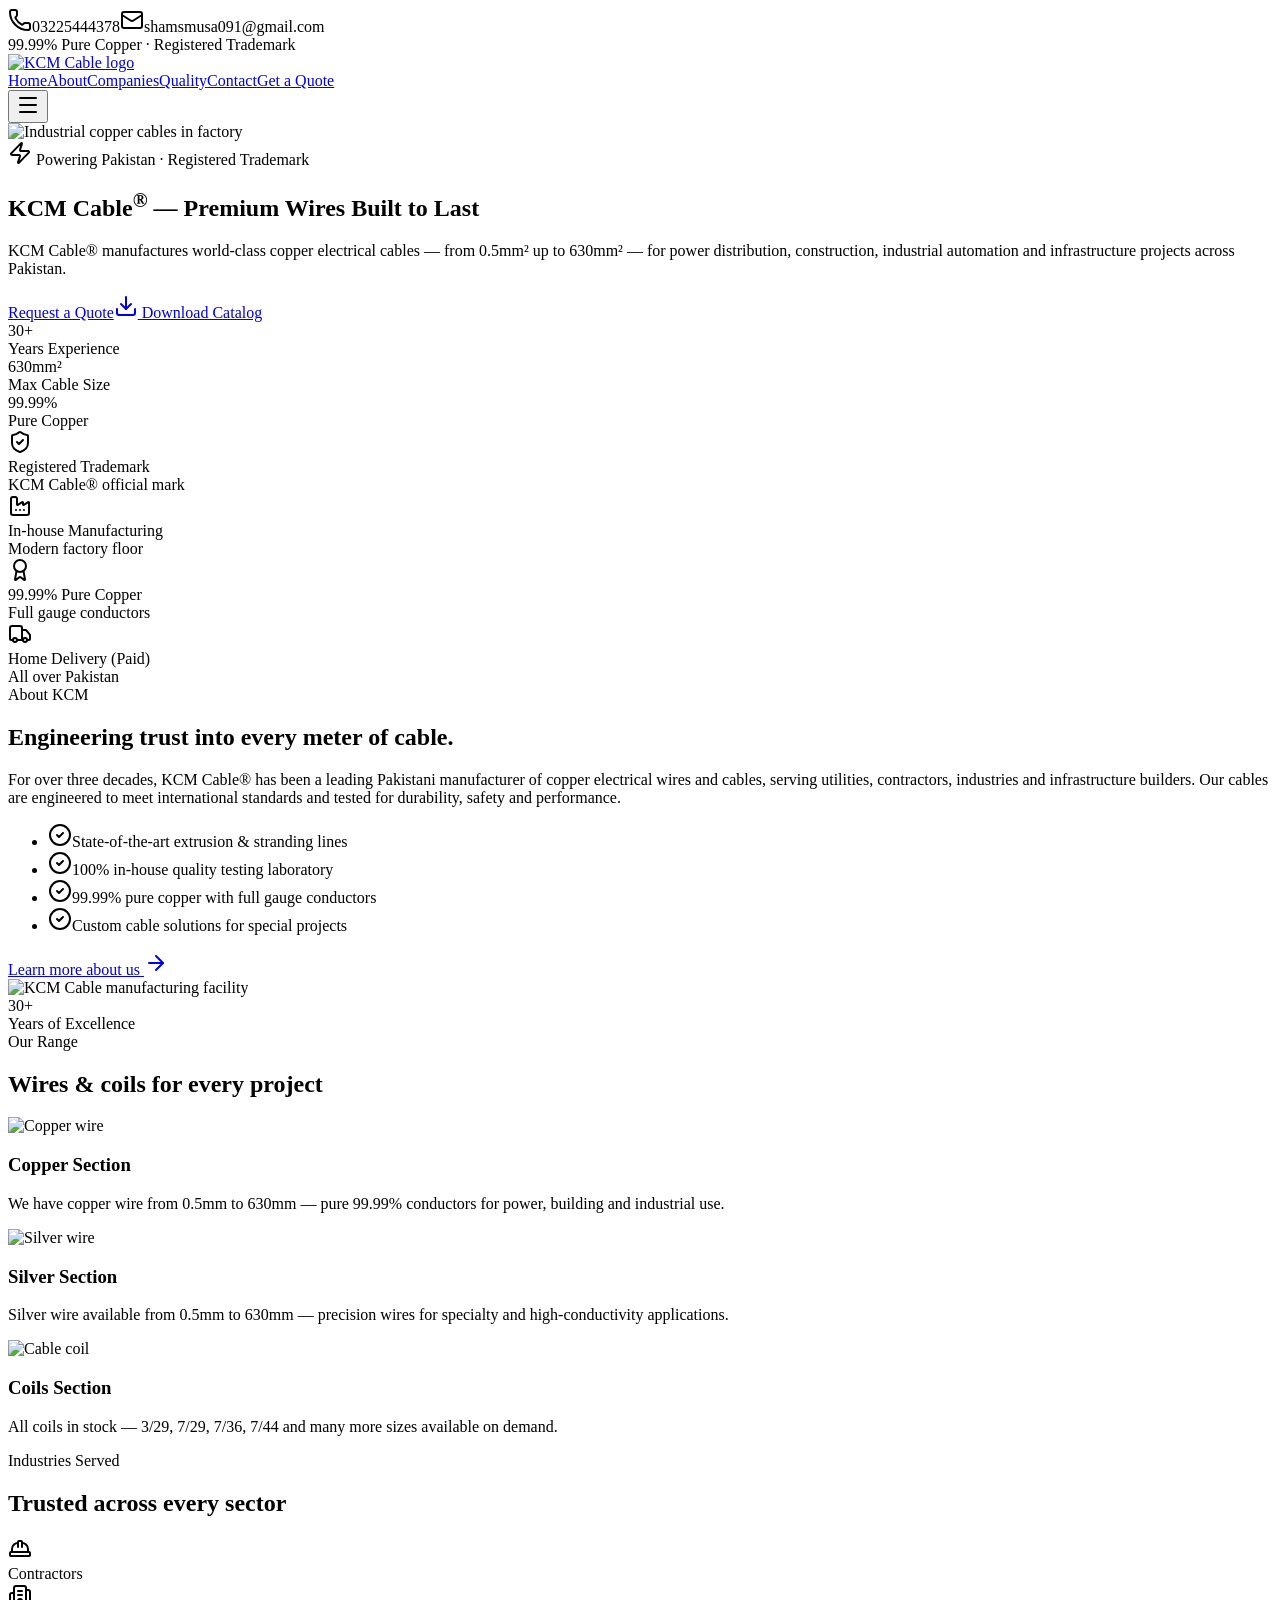
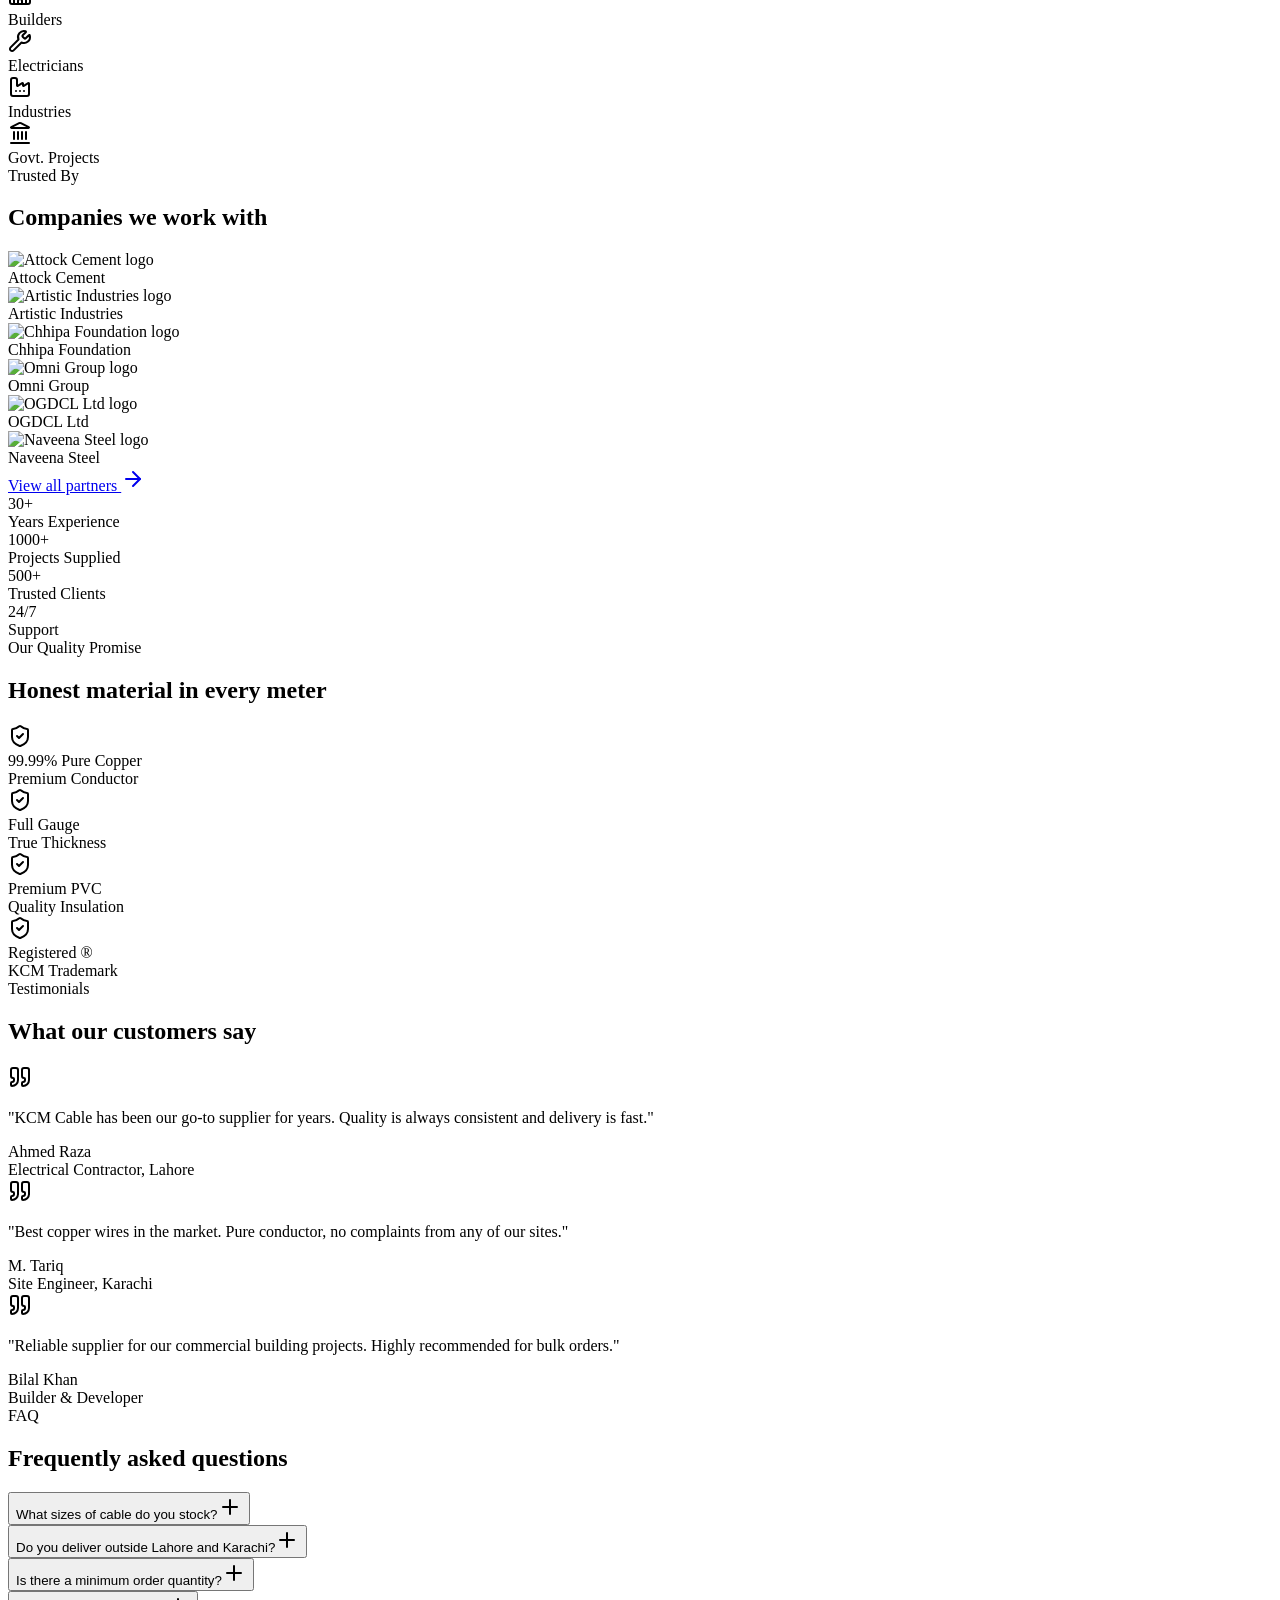
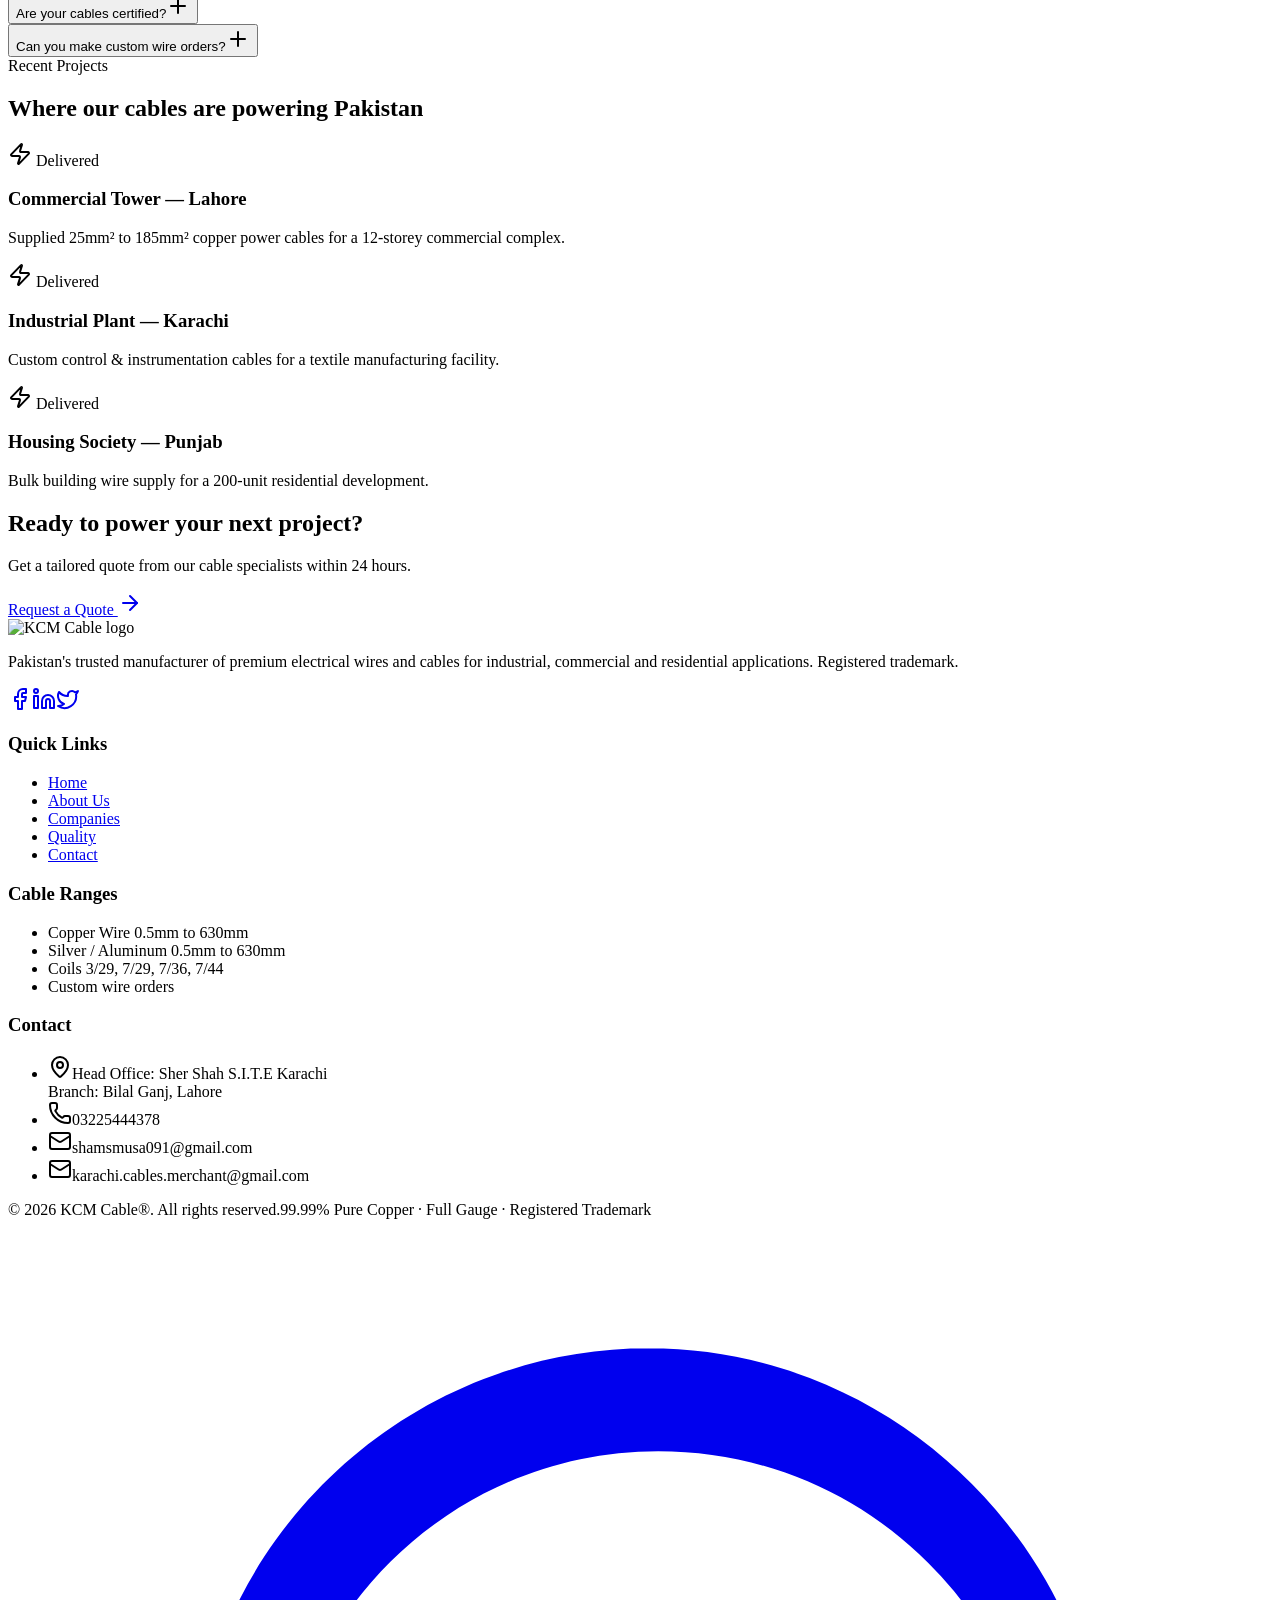
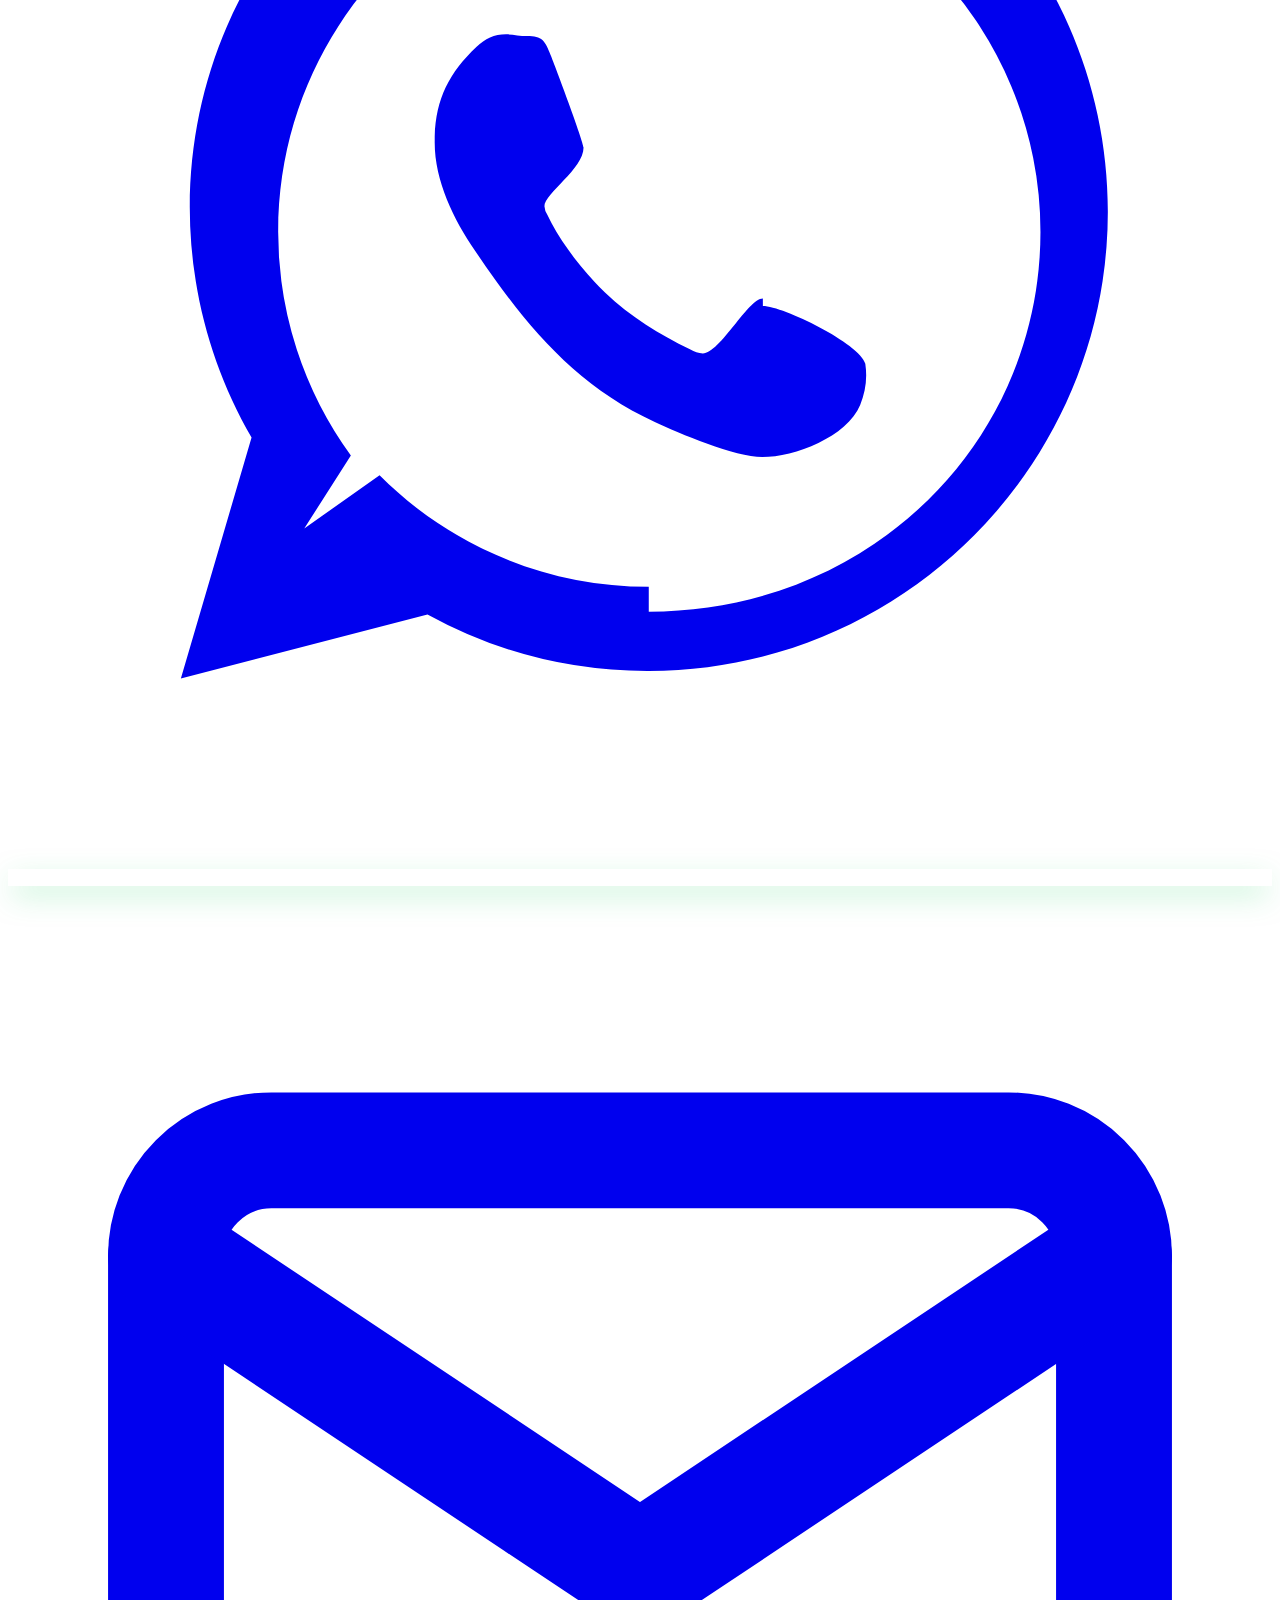
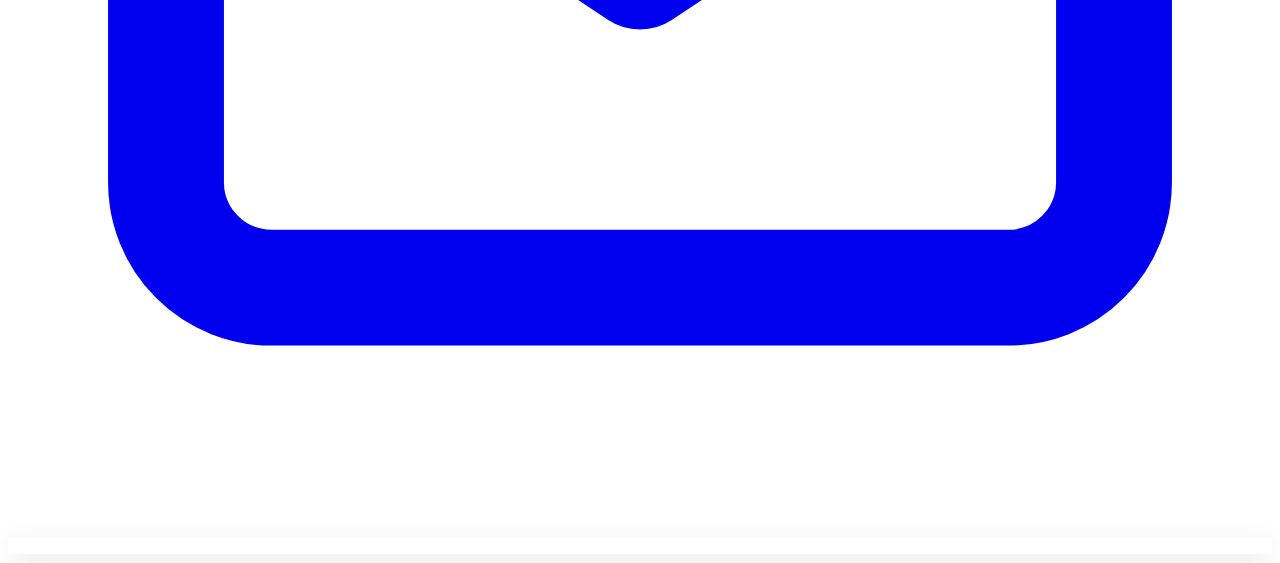
==== commit 4fe48c4b: "Add files via upload" ====
--- a/index.html
+++ b/index.html
@@ -1,2 +1,2 @@
 <!DOCTYPE html>
-<html lang="en" data-tsd-source="/src/routes/__root.tsx:65:5"><head data-tsd-source="/src/routes/__root.tsx:66:7"><meta charset="utf-8"><meta name="viewport" content="width=device-width, initial-scale=1"><link rel="preload" as="image" href="assets/hero-cables.jpg"><title>Karachi Cable Merchants — KCM Cable® Wires &amp; Cables Pakistan</title><meta name="author" content="Lovable"><meta name="google-site-verification" content="dXcrU3qrMHnXOo8D0hvcqdh7m6MIV_Lym0tZk9ZbYNw"><meta property="og:type" content="website"><meta name="twitter:card" content="summary"><meta name="twitter:site" content="@Lovable"><meta name="description" content="Karachi Cable Merchants (KCM Cable®) — premium copper wires 1mm–300mm, silver/aluminum wires 0.25mm–300mm, coils 3/29 7/29 7/36 7/44 &amp; more. Paid home delivery all over Pakistan."><meta property="og:title" content="KCM Cable® — Premium Wires &amp; Cables Pakistan"><meta property="og:description" content="Premium copper power cables, building wires, control &amp; instrumentation cables up to 300mm². 99.99% pure copper, full gauge, registered trademark — made in Pakistan."><meta property="og:image" content="assets/hero-cables.jpg"><meta name="twitter:image" content="assets/hero-cables.jpg"><link rel="icon" type="image/png" href="assets/favicon.png"><link rel="stylesheet" href="styles.css"></head><body data-tsd-source="/src/routes/__root.tsx:69:7"><!--$--><div class="min-h-screen bg-background" data-tsd-source="/src/routes/index.tsx:53:5"><header class="sticky top-0 z-50 w-full" data-tsd-source="/src/components/site-header.tsx:18:5"><div class="hidden bg-primary text-primary-foreground md:block" data-tsd-source="/src/components/site-header.tsx:20:7"><div class="mx-auto flex max-w-7xl items-center justify-between px-6 py-2 text-xs" data-tsd-source="/src/components/site-header.tsx:21:9"><div class="flex items-center gap-6" data-tsd-source="/src/components/site-header.tsx:22:11"><span class="flex items-center gap-2" data-tsd-source="/src/components/site-header.tsx:23:13"><svg xmlns="http://www.w3.org/2000/svg" width="24" height="24" viewBox="0 0 24 24" fill="none" stroke="currentColor" stroke-width="2" stroke-linecap="round" stroke-linejoin="round" class="lucide lucide-phone h-3.5 w-3.5 text-accent" aria-hidden="true" data-tsd-source="/src/components/site-header.tsx:24:15"><path d="M13.832 16.568a1 1 0 0 0 1.213-.303l.355-.465A2 2 0 0 1 17 15h3a2 2 0 0 1 2 2v3a2 2 0 0 1-2 2A18 18 0 0 1 2 4a2 2 0 0 1 2-2h3a2 2 0 0 1 2 2v3a2 2 0 0 1-.8 1.6l-.468.351a1 1 0 0 0-.292 1.233 14 14 0 0 0 6.392 6.384"></path></svg>03225444378</span><span class="flex items-center gap-2" data-tsd-source="/src/components/site-header.tsx:27:13"><svg xmlns="http://www.w3.org/2000/svg" width="24" height="24" viewBox="0 0 24 24" fill="none" stroke="currentColor" stroke-width="2" stroke-linecap="round" stroke-linejoin="round" class="lucide lucide-mail h-3.5 w-3.5 text-accent" aria-hidden="true" data-tsd-source="/src/components/site-header.tsx:28:15"><path d="m22 7-8.991 5.727a2 2 0 0 1-2.009 0L2 7"></path><rect x="2" y="4" width="20" height="16" rx="2"></rect></svg>shamsmusa091@gmail.com</span></div><span class="text-primary-foreground/80" data-tsd-source="/src/components/site-header.tsx:32:11">99.99% Pure Copper · Registered Trademark</span></div></div><div class="border-b border-border bg-background/95 backdrop-blur supports-[backdrop-filter]:bg-background/80" data-tsd-source="/src/components/site-header.tsx:39:7"><div class="mx-auto flex max-w-7xl items-center justify-between px-6 py-4" data-tsd-source="/src/components/site-header.tsx:40:9"><a data-tsd-source="/src/components/site-header.tsx:41:11" class="flex items-center gap-3 active" href="index.html" data-status="active" aria-current="page"><div class="flex h-11 w-11 items-center justify-center rounded-md bg-primary text-primary-foreground shadow-md" data-tsd-source="/src/components/site-header.tsx:42:13"><span class="text-lg font-black tracking-tight" data-tsd-source="/src/components/site-header.tsx:43:15">KCM</span></div><div class="leading-tight" data-tsd-source="/src/components/site-header.tsx:45:13"><div class="text-lg font-bold text-foreground" data-tsd-source="/src/components/site-header.tsx:46:15">KCM Cable<sup class="ml-0.5 text-[10px] font-bold text-brand" data-tsd-source="/src/components/site-header.tsx:47:26">®</sup></div><div class="text-[11px] uppercase tracking-widest text-muted-foreground" data-tsd-source="/src/components/site-header.tsx:49:15">Wires &amp; Cables</div></div></a><nav class="hidden items-center gap-8 lg:flex" data-tsd-source="/src/components/site-header.tsx:55:11"><a data-tsd-source="/src/components/site-header.tsx:57:15" class="text-sm font-semibold text-foreground/80 transition-colors hover:text-brand text-brand" href="index.html" data-status="active" aria-current="page">Home</a><a data-tsd-source="/src/components/site-header.tsx:57:15" href="about.html" class="text-sm font-semibold text-foreground/80 transition-colors hover:text-brand">About</a><a data-tsd-source="/src/components/site-header.tsx:57:15" href="quality.html" class="text-sm font-semibold text-foreground/80 transition-colors hover:text-brand">Quality</a><a data-tsd-source="/src/components/site-header.tsx:57:15" href="contact.html" class="text-sm font-semibold text-foreground/80 transition-colors hover:text-brand">Contact</a><a data-tsd-source="/src/components/site-header.tsx:67:13" href="quote.html" class="rounded-md bg-accent px-5 py-2.5 text-sm font-bold text-accent-foreground shadow-sm transition-all hover:brightness-95">Get a Quote</a></nav><button type="button" aria-label="Toggle menu" class="rounded-md p-2 text-foreground lg:hidden" data-tsd-source="/src/components/site-header.tsx:75:11"><svg xmlns="http://www.w3.org/2000/svg" width="24" height="24" viewBox="0 0 24 24" fill="none" stroke="currentColor" stroke-width="2" stroke-linecap="round" stroke-linejoin="round" class="lucide lucide-menu h-6 w-6" aria-hidden="true" data-tsd-source="/src/components/site-header.tsx:81:49"><path d="M4 5h16"></path><path d="M4 12h16"></path><path d="M4 19h16"></path></svg></button></div></div></header><section class="relative overflow-hidden" data-tsd-source="/src/routes/index.tsx:57:7"><div class="absolute inset-0" data-tsd-source="/src/routes/index.tsx:58:9"><img src="assets/hero-cables.jpg" alt="Industrial copper cables in factory" width="1920" height="1080" class="h-full w-full object-cover" data-tsd-source="/src/routes/index.tsx:59:11"><div class="absolute inset-0" style="background:var(--gradient-hero);opacity:0.85" data-tsd-source="/src/routes/index.tsx:66:11"></div></div><div class="relative mx-auto max-w-7xl px-6 py-24 md:py-36" data-tsd-source="/src/routes/index.tsx:71:9"><div class="max-w-2xl text-primary-foreground" data-tsd-source="/src/routes/index.tsx:72:11"><div class="mb-4 inline-flex items-center gap-2 rounded-full border border-accent/40 bg-accent/10 px-4 py-1.5 text-xs font-bold uppercase tracking-wider text-accent" data-tsd-source="/src/routes/index.tsx:73:13"><svg xmlns="http://www.w3.org/2000/svg" width="24" height="24" viewBox="0 0 24 24" fill="none" stroke="currentColor" stroke-width="2" stroke-linecap="round" stroke-linejoin="round" class="lucide lucide-zap h-3.5 w-3.5" aria-hidden="true" data-tsd-source="/src/routes/index.tsx:74:15"><path d="M4 14a1 1 0 0 1-.78-1.63l9.9-10.2a.5.5 0 0 1 .86.46l-1.92 6.02A1 1 0 0 0 13 10h7a1 1 0 0 1 .78 1.63l-9.9 10.2a.5.5 0 0 1-.86-.46l1.92-6.02A1 1 0 0 0 11 14z"></path></svg> Powering Pakistan · Registered Trademark</div><h1 class="text-4xl font-black leading-tight tracking-tight md:text-6xl" data-tsd-source="/src/routes/index.tsx:76:13">KCM Cable<sup class="text-2xl text-accent md:text-3xl" data-tsd-source="/src/routes/index.tsx:77:24">®</sup> — Premium Wires<!-- --> <span class="text-accent" data-tsd-source="/src/routes/index.tsx:78:15">Built to Last</span></h1><p class="mt-6 text-lg text-primary-foreground/90 md:text-xl" data-tsd-source="/src/routes/index.tsx:80:13">KCM Cable® manufactures world-class copper electrical cables — from 1.5mm² up to 300mm² — for power distribution, construction, industrial automation and infrastructure projects across Pakistan.</p><div class="mt-8 flex flex-wrap gap-4" data-tsd-source="/src/routes/index.tsx:85:13"><a data-tsd-source="/src/routes/index.tsx:86:15" href="quote.html" class="inline-flex items-center gap-2 rounded-md border-2 border-primary-foreground/30 bg-white/10 px-6 py-3 text-sm font-bold text-primary-foreground backdrop-blur transition-colors hover:bg-white/20">Request a Quote</a><a href="assets/kcm-cable-catalog.pdf" download="" class="inline-flex items-center gap-2 rounded-md bg-accent px-6 py-3 text-sm font-bold text-accent-foreground transition-transform hover:scale-105" data-tsd-source="/src/routes/index.tsx:92:15"><svg xmlns="http://www.w3.org/2000/svg" width="24" height="24" viewBox="0 0 24 24" fill="none" stroke="currentColor" stroke-width="2" stroke-linecap="round" stroke-linejoin="round" class="lucide lucide-download h-4 w-4" aria-hidden="true" data-tsd-source="/src/routes/index.tsx:97:17"><path d="M12 15V3"></path><path d="M21 15v4a2 2 0 0 1-2 2H5a2 2 0 0 1-2-2v-4"></path><path d="m7 10 5 5 5-5"></path></svg> Download Catalog</a></div><div class="mt-12 grid grid-cols-3 gap-6 border-t border-white/15 pt-8" data-tsd-source="/src/routes/index.tsx:101:13"><div data-tsd-source="/src/routes/index.tsx:403:5"><div class="text-3xl font-black text-accent md:text-4xl" data-tsd-source="/src/routes/index.tsx:404:7">20+</div><div class="mt-1 text-xs font-semibold uppercase tracking-wider text-primary-foreground/70" data-tsd-source="/src/routes/index.tsx:405:7">Years Experience</div></div><div data-tsd-source="/src/routes/index.tsx:403:5"><div class="text-3xl font-black text-accent md:text-4xl" data-tsd-source="/src/routes/index.tsx:404:7">300mm²</div><div class="mt-1 text-xs font-semibold uppercase tracking-wider text-primary-foreground/70" data-tsd-source="/src/routes/index.tsx:405:7">Max Cable Size</div></div><div data-tsd-source="/src/routes/index.tsx:403:5"><div class="text-3xl font-black text-accent md:text-4xl" data-tsd-source="/src/routes/index.tsx:404:7">99.99%</div><div class="mt-1 text-xs font-semibold uppercase tracking-wider text-primary-foreground/70" data-tsd-source="/src/routes/index.tsx:405:7">Pure Copper</div></div></div></div></div></section><section class="border-b border-border bg-secondary" data-tsd-source="/src/routes/index.tsx:111:7"><div class="mx-auto grid max-w-7xl gap-6 px-6 py-10 md:grid-cols-4" data-tsd-source="/src/routes/index.tsx:112:9"><div class="flex items-center gap-4" data-tsd-source="/src/routes/index.tsx:414:5"><div class="flex h-12 w-12 shrink-0 items-center justify-center rounded-md bg-brand/10 text-brand" data-tsd-source="/src/routes/index.tsx:415:7"><svg xmlns="http://www.w3.org/2000/svg" width="24" height="24" viewBox="0 0 24 24" fill="none" stroke="currentColor" stroke-width="2" stroke-linecap="round" stroke-linejoin="round" class="lucide lucide-shield-check h-6 w-6" aria-hidden="true"><path d="M20 13c0 5-3.5 7.5-7.66 8.95a1 1 0 0 1-.67-.01C7.5 20.5 4 18 4 13V6a1 1 0 0 1 1-1c2 0 4.5-1.2 6.24-2.72a1.17 1.17 0 0 1 1.52 0C14.51 3.81 17 5 19 5a1 1 0 0 1 1 1z"></path><path d="m9 12 2 2 4-4"></path></svg></div><div data-tsd-source="/src/routes/index.tsx:418:7"><div class="text-sm font-bold text-foreground" data-tsd-source="/src/routes/index.tsx:419:9">Registered Trademark</div><div class="text-xs text-muted-foreground" data-tsd-source="/src/routes/index.tsx:420:9">KCM Cable® official mark</div></div></div><div class="flex items-center gap-4" data-tsd-source="/src/routes/index.tsx:414:5"><div class="flex h-12 w-12 shrink-0 items-center justify-center rounded-md bg-brand/10 text-brand" data-tsd-source="/src/routes/index.tsx:415:7"><svg xmlns="http://www.w3.org/2000/svg" width="24" height="24" viewBox="0 0 24 24" fill="none" stroke="currentColor" stroke-width="2" stroke-linecap="round" stroke-linejoin="round" class="lucide lucide-factory h-6 w-6" aria-hidden="true"><path d="M12 16h.01"></path><path d="M16 16h.01"></path><path d="M3 19a2 2 0 0 0 2 2h14a2 2 0 0 0 2-2V8.5a.5.5 0 0 0-.769-.422l-4.462 2.844A.5.5 0 0 1 15 10.5v-2a.5.5 0 0 0-.769-.422L9.77 10.922A.5.5 0 0 1 9 10.5V5a2 2 0 0 0-2-2H5a2 2 0 0 0-2 2z"></path><path d="M8 16h.01"></path></svg></div><div data-tsd-source="/src/routes/index.tsx:418:7"><div class="text-sm font-bold text-foreground" data-tsd-source="/src/routes/index.tsx:419:9">In-house Manufacturing</div><div class="text-xs text-muted-foreground" data-tsd-source="/src/routes/index.tsx:420:9">Modern factory floor</div></div></div><div class="flex items-center gap-4" data-tsd-source="/src/routes/index.tsx:414:5"><div class="flex h-12 w-12 shrink-0 items-center justify-center rounded-md bg-brand/10 text-brand" data-tsd-source="/src/routes/index.tsx:415:7"><svg xmlns="http://www.w3.org/2000/svg" width="24" height="24" viewBox="0 0 24 24" fill="none" stroke="currentColor" stroke-width="2" stroke-linecap="round" stroke-linejoin="round" class="lucide lucide-award h-6 w-6" aria-hidden="true"><path d="m15.477 12.89 1.515 8.526a.5.5 0 0 1-.81.47l-3.58-2.687a1 1 0 0 0-1.197 0l-3.586 2.686a.5.5 0 0 1-.81-.469l1.514-8.526"></path><circle cx="12" cy="8" r="6"></circle></svg></div><div data-tsd-source="/src/routes/index.tsx:418:7"><div class="text-sm font-bold text-foreground" data-tsd-source="/src/routes/index.tsx:419:9">99.99% Pure Copper</div><div class="text-xs text-muted-foreground" data-tsd-source="/src/routes/index.tsx:420:9">Full gauge conductors</div></div></div><div class="flex items-center gap-4" data-tsd-source="/src/routes/index.tsx:414:5"><div class="flex h-12 w-12 shrink-0 items-center justify-center rounded-md bg-brand/10 text-brand" data-tsd-source="/src/routes/index.tsx:415:7"><svg xmlns="http://www.w3.org/2000/svg" width="24" height="24" viewBox="0 0 24 24" fill="none" stroke="currentColor" stroke-width="2" stroke-linecap="round" stroke-linejoin="round" class="lucide lucide-truck h-6 w-6" aria-hidden="true"><path d="M14 18V6a2 2 0 0 0-2-2H4a2 2 0 0 0-2 2v11a1 1 0 0 0 1 1h2"></path><path d="M15 18H9"></path><path d="M19 18h2a1 1 0 0 0 1-1v-3.65a1 1 0 0 0-.22-.624l-3.48-4.35A1 1 0 0 0 17.52 8H14"></path><circle cx="17" cy="18" r="2"></circle><circle cx="7" cy="18" r="2"></circle></svg></div><div data-tsd-source="/src/routes/index.tsx:418:7"><div class="text-sm font-bold text-foreground" data-tsd-source="/src/routes/index.tsx:419:9">Home Delivery (Paid)</div><div class="text-xs text-muted-foreground" data-tsd-source="/src/routes/index.tsx:420:9">All over Pakistan</div></div></div></div></section><section class="mx-auto max-w-7xl px-6 py-20" data-tsd-source="/src/routes/index.tsx:121:7"><div class="grid items-center gap-12 lg:grid-cols-2" data-tsd-source="/src/routes/index.tsx:122:9"><div data-tsd-source="/src/routes/index.tsx:123:11"><span class="text-sm font-bold uppercase tracking-widest text-brand" data-tsd-source="/src/routes/index.tsx:124:13">About KCM</span><h2 class="mt-3 text-3xl font-black text-foreground md:text-4xl" data-tsd-source="/src/routes/index.tsx:127:13">Engineering trust into every meter of cable.</h2><p class="mt-4 text-muted-foreground" data-tsd-source="/src/routes/index.tsx:130:13">For over two decades, KCM Cable® has been a leading Pakistani manufacturer of copper electrical wires and cables, serving utilities, contractors, industries and infrastructure builders. Our cables are engineered to meet international standards and tested for durability, safety and performance.</p><ul class="mt-6 space-y-3" data-tsd-source="/src/routes/index.tsx:137:13"><li class="flex items-start gap-3 text-sm text-foreground" data-tsd-source="/src/routes/index.tsx:144:17"><svg xmlns="http://www.w3.org/2000/svg" width="24" height="24" viewBox="0 0 24 24" fill="none" stroke="currentColor" stroke-width="2" stroke-linecap="round" stroke-linejoin="round" class="lucide lucide-circle-check mt-0.5 h-5 w-5 shrink-0 text-brand" aria-hidden="true" data-tsd-source="/src/routes/index.tsx:145:19"><circle cx="12" cy="12" r="10"></circle><path d="m9 12 2 2 4-4"></path></svg>State-of-the-art extrusion &amp; stranding lines</li><li class="flex items-start gap-3 text-sm text-foreground" data-tsd-source="/src/routes/index.tsx:144:17"><svg xmlns="http://www.w3.org/2000/svg" width="24" height="24" viewBox="0 0 24 24" fill="none" stroke="currentColor" stroke-width="2" stroke-linecap="round" stroke-linejoin="round" class="lucide lucide-circle-check mt-0.5 h-5 w-5 shrink-0 text-brand" aria-hidden="true" data-tsd-source="/src/routes/index.tsx:145:19"><circle cx="12" cy="12" r="10"></circle><path d="m9 12 2 2 4-4"></path></svg>100% in-house quality testing laboratory</li><li class="flex items-start gap-3 text-sm text-foreground" data-tsd-source="/src/routes/index.tsx:144:17"><svg xmlns="http://www.w3.org/2000/svg" width="24" height="24" viewBox="0 0 24 24" fill="none" stroke="currentColor" stroke-width="2" stroke-linecap="round" stroke-linejoin="round" class="lucide lucide-circle-check mt-0.5 h-5 w-5 shrink-0 text-brand" aria-hidden="true" data-tsd-source="/src/routes/index.tsx:145:19"><circle cx="12" cy="12" r="10"></circle><path d="m9 12 2 2 4-4"></path></svg>99.99% pure copper with full gauge conductors</li><li class="flex items-start gap-3 text-sm text-foreground" data-tsd-source="/src/routes/index.tsx:144:17"><svg xmlns="http://www.w3.org/2000/svg" width="24" height="24" viewBox="0 0 24 24" fill="none" stroke="currentColor" stroke-width="2" stroke-linecap="round" stroke-linejoin="round" class="lucide lucide-circle-check mt-0.5 h-5 w-5 shrink-0 text-brand" aria-hidden="true" data-tsd-source="/src/routes/index.tsx:145:19"><circle cx="12" cy="12" r="10"></circle><path d="m9 12 2 2 4-4"></path></svg>Custom cable solutions for special projects</li></ul><a data-tsd-source="/src/routes/index.tsx:150:13" href="about.html" class="mt-8 inline-flex items-center gap-2 text-sm font-bold text-brand hover:underline">Learn more about us <svg xmlns="http://www.w3.org/2000/svg" width="24" height="24" viewBox="0 0 24 24" fill="none" stroke="currentColor" stroke-width="2" stroke-linecap="round" stroke-linejoin="round" class="lucide lucide-arrow-right h-4 w-4" aria-hidden="true" data-tsd-source="/src/routes/index.tsx:154:35"><path d="M5 12h14"></path><path d="m12 5 7 7-7 7"></path></svg></a></div><div class="relative" data-tsd-source="/src/routes/index.tsx:157:11"><img src="assets/factory.jpg" alt="KCM Cable manufacturing facility" loading="lazy" width="1600" height="900" class="rounded-lg object-cover shadow-2xl" style="box-shadow:var(--shadow-elegant)" data-tsd-source="/src/routes/index.tsx:158:13"><div class="absolute -bottom-6 -left-6 hidden rounded-lg bg-accent p-6 text-accent-foreground shadow-xl md:block" data-tsd-source="/src/routes/index.tsx:167:13"><div class="text-3xl font-black" data-tsd-source="/src/routes/index.tsx:168:15">20+</div><div class="text-xs font-bold uppercase tracking-wider" data-tsd-source="/src/routes/index.tsx:169:15">Years of Excellence</div></div></div></div></section><section class="border-t border-border bg-secondary/40" data-tsd-source="/src/routes/index.tsx:176:7"><div class="mx-auto max-w-7xl px-6 py-20" data-tsd-source="/src/routes/index.tsx:177:9"><div class="mx-auto max-w-2xl text-center" data-tsd-source="/src/routes/index.tsx:178:11"><span class="text-sm font-bold uppercase tracking-widest text-brand" data-tsd-source="/src/routes/index.tsx:179:13">Our Range</span><h2 class="mt-3 text-3xl font-black text-foreground md:text-4xl" data-tsd-source="/src/routes/index.tsx:182:13">Wires &amp; coils for every project</h2></div><div class="mt-12 grid gap-8 md:grid-cols-3" data-tsd-source="/src/routes/index.tsx:186:11"><div class="overflow-hidden rounded-lg border border-border bg-card shadow-sm" data-tsd-source="/src/routes/index.tsx:438:5"><div class="aspect-[4/3] overflow-hidden bg-muted" data-tsd-source="/src/routes/index.tsx:439:7"><img src="assets/copper-variant-1.jpg" alt="Copper wire" loading="lazy" width="800" height="600" class="h-full w-full object-cover" data-tsd-source="/src/routes/index.tsx:440:9"></div><div class="p-6" data-tsd-source="/src/routes/index.tsx:449:7"><h3 class="text-xl font-black text-foreground" data-tsd-source="/src/routes/index.tsx:450:9">Copper Section</h3><p class="mt-2 text-sm text-muted-foreground" data-tsd-source="/src/routes/index.tsx:451:9">We have copper wire from 1mm to 300mm — pure 99.9% conductors for power, building and industrial use.</p></div></div><div class="overflow-hidden rounded-lg border border-border bg-card shadow-sm" data-tsd-source="/src/routes/index.tsx:438:5"><div class="aspect-[4/3] overflow-hidden bg-muted" data-tsd-source="/src/routes/index.tsx:439:7"><img src="assets/cable-silver-aluminum.jpg" alt="Silver wire" loading="lazy" width="800" height="600" class="h-full w-full object-cover" data-tsd-source="/src/routes/index.tsx:440:9"></div><div class="p-6" data-tsd-source="/src/routes/index.tsx:449:7"><h3 class="text-xl font-black text-foreground" data-tsd-source="/src/routes/index.tsx:450:9">Silver Section</h3><p class="mt-2 text-sm text-muted-foreground" data-tsd-source="/src/routes/index.tsx:451:9">Silver wire available from 0.25mm to 300mm — precision wires for specialty and high-conductivity applications.</p></div></div><div class="overflow-hidden rounded-lg border border-border bg-card shadow-sm" data-tsd-source="/src/routes/index.tsx:438:5"><div class="aspect-[4/3] overflow-hidden bg-muted" data-tsd-source="/src/routes/index.tsx:439:7"><img src="assets/coil-red-new.jpg" alt="Cable coil" loading="lazy" width="800" height="600" class="h-full w-full object-cover" data-tsd-source="/src/routes/index.tsx:440:9"></div><div class="p-6" data-tsd-source="/src/routes/index.tsx:449:7"><h3 class="text-xl font-black text-foreground" data-tsd-source="/src/routes/index.tsx:450:9">Coils Section</h3><p class="mt-2 text-sm text-muted-foreground" data-tsd-source="/src/routes/index.tsx:451:9">All coils in stock — 3/29, 7/29, 7/36, 7/44 and many more sizes available on demand.</p></div></div></div></div></section><section class="border-t border-border bg-background" data-tsd-source="/src/routes/index.tsx:210:7"><div class="mx-auto max-w-7xl px-6 py-16" data-tsd-source="/src/routes/index.tsx:211:9"><div class="mx-auto max-w-2xl text-center" data-tsd-source="/src/routes/index.tsx:212:11"><span class="text-sm font-bold uppercase tracking-widest text-brand" data-tsd-source="/src/routes/index.tsx:213:13">Industries Served</span><h2 class="mt-3 text-3xl font-black text-foreground md:text-4xl" data-tsd-source="/src/routes/index.tsx:216:13">Trusted across every sector</h2></div><div class="mt-10 grid grid-cols-2 gap-6 md:grid-cols-5" data-tsd-source="/src/routes/index.tsx:220:11"><div class="flex flex-col items-center gap-3 rounded-lg border border-border bg-card p-6 text-center shadow-sm transition-transform hover:-translate-y-1" data-tsd-source="/src/routes/index.tsx:459:5"><div class="flex h-14 w-14 items-center justify-center rounded-full bg-brand/10 text-brand" data-tsd-source="/src/routes/index.tsx:460:7"><svg xmlns="http://www.w3.org/2000/svg" width="24" height="24" viewBox="0 0 24 24" fill="none" stroke="currentColor" stroke-width="2" stroke-linecap="round" stroke-linejoin="round" class="lucide lucide-hard-hat h-7 w-7" aria-hidden="true"><path d="M10 10V5a1 1 0 0 1 1-1h2a1 1 0 0 1 1 1v5"></path><path d="M14 6a6 6 0 0 1 6 6v3"></path><path d="M4 15v-3a6 6 0 0 1 6-6"></path><rect x="2" y="15" width="20" height="4" rx="1"></rect></svg></div><div class="text-sm font-bold text-foreground" data-tsd-source="/src/routes/index.tsx:463:7">Contractors</div></div><div class="flex flex-col items-center gap-3 rounded-lg border border-border bg-card p-6 text-center shadow-sm transition-transform hover:-translate-y-1" data-tsd-source="/src/routes/index.tsx:459:5"><div class="flex h-14 w-14 items-center justify-center rounded-full bg-brand/10 text-brand" data-tsd-source="/src/routes/index.tsx:460:7"><svg xmlns="http://www.w3.org/2000/svg" width="24" height="24" viewBox="0 0 24 24" fill="none" stroke="currentColor" stroke-width="2" stroke-linecap="round" stroke-linejoin="round" class="lucide lucide-building2 lucide-building-2 h-7 w-7" aria-hidden="true"><path d="M10 12h4"></path><path d="M10 8h4"></path><path d="M14 21v-3a2 2 0 0 0-4 0v3"></path><path d="M6 10H4a2 2 0 0 0-2 2v7a2 2 0 0 0 2 2h16a2 2 0 0 0 2-2V9a2 2 0 0 0-2-2h-2"></path><path d="M6 21V5a2 2 0 0 1 2-2h8a2 2 0 0 1 2 2v16"></path></svg></div><div class="text-sm font-bold text-foreground" data-tsd-source="/src/routes/index.tsx:463:7">Builders</div></div><div class="flex flex-col items-center gap-3 rounded-lg border border-border bg-card p-6 text-center shadow-sm transition-transform hover:-translate-y-1" data-tsd-source="/src/routes/index.tsx:459:5"><div class="flex h-14 w-14 items-center justify-center rounded-full bg-brand/10 text-brand" data-tsd-source="/src/routes/index.tsx:460:7"><svg xmlns="http://www.w3.org/2000/svg" width="24" height="24" viewBox="0 0 24 24" fill="none" stroke="currentColor" stroke-width="2" stroke-linecap="round" stroke-linejoin="round" class="lucide lucide-wrench h-7 w-7" aria-hidden="true"><path d="M14.7 6.3a1 1 0 0 0 0 1.4l1.6 1.6a1 1 0 0 0 1.4 0l3.106-3.105c.32-.322.863-.22.983.218a6 6 0 0 1-8.259 7.057l-7.91 7.91a1 1 0 0 1-2.999-3l7.91-7.91a6 6 0 0 1 7.057-8.259c.438.12.54.662.219.984z"></path></svg></div><div class="text-sm font-bold text-foreground" data-tsd-source="/src/routes/index.tsx:463:7">Electricians</div></div><div class="flex flex-col items-center gap-3 rounded-lg border border-border bg-card p-6 text-center shadow-sm transition-transform hover:-translate-y-1" data-tsd-source="/src/routes/index.tsx:459:5"><div class="flex h-14 w-14 items-center justify-center rounded-full bg-brand/10 text-brand" data-tsd-source="/src/routes/index.tsx:460:7"><svg xmlns="http://www.w3.org/2000/svg" width="24" height="24" viewBox="0 0 24 24" fill="none" stroke="currentColor" stroke-width="2" stroke-linecap="round" stroke-linejoin="round" class="lucide lucide-factory h-7 w-7" aria-hidden="true"><path d="M12 16h.01"></path><path d="M16 16h.01"></path><path d="M3 19a2 2 0 0 0 2 2h14a2 2 0 0 0 2-2V8.5a.5.5 0 0 0-.769-.422l-4.462 2.844A.5.5 0 0 1 15 10.5v-2a.5.5 0 0 0-.769-.422L9.77 10.922A.5.5 0 0 1 9 10.5V5a2 2 0 0 0-2-2H5a2 2 0 0 0-2 2z"></path><path d="M8 16h.01"></path></svg></div><div class="text-sm font-bold text-foreground" data-tsd-source="/src/routes/index.tsx:463:7">Industries</div></div><div class="flex flex-col items-center gap-3 rounded-lg border border-border bg-card p-6 text-center shadow-sm transition-transform hover:-translate-y-1" data-tsd-source="/src/routes/index.tsx:459:5"><div class="flex h-14 w-14 items-center justify-center rounded-full bg-brand/10 text-brand" data-tsd-source="/src/routes/index.tsx:460:7"><svg xmlns="http://www.w3.org/2000/svg" width="24" height="24" viewBox="0 0 24 24" fill="none" stroke="currentColor" stroke-width="2" stroke-linecap="round" stroke-linejoin="round" class="lucide lucide-landmark h-7 w-7" aria-hidden="true"><path d="M10 18v-7"></path><path d="M11.12 2.198a2 2 0 0 1 1.76.006l7.866 3.847c.476.233.31.949-.22.949H3.474c-.53 0-.695-.716-.22-.949z"></path><path d="M14 18v-7"></path><path d="M18 18v-7"></path><path d="M3 22h18"></path><path d="M6 18v-7"></path></svg></div><div class="text-sm font-bold text-foreground" data-tsd-source="/src/routes/index.tsx:463:7">Govt. Projects</div></div></div></div></section><section class="border-t border-border text-primary-foreground" style="background:var(--gradient-hero)" data-tsd-source="/src/routes/index.tsx:231:7"><div class="mx-auto grid max-w-7xl gap-8 px-6 py-14 md:grid-cols-4" data-tsd-source="/src/routes/index.tsx:235:9"><div class="text-center" data-tsd-source="/src/routes/index.tsx:470:5"><div class="text-4xl font-black text-accent md:text-5xl" data-tsd-source="/src/routes/index.tsx:471:7">20+</div><div class="mt-2 text-xs font-bold uppercase tracking-wider text-primary-foreground/80" data-tsd-source="/src/routes/index.tsx:472:7">Years Experience</div></div><div class="text-center" data-tsd-source="/src/routes/index.tsx:470:5"><div class="text-4xl font-black text-accent md:text-5xl" data-tsd-source="/src/routes/index.tsx:471:7">1000+</div><div class="mt-2 text-xs font-bold uppercase tracking-wider text-primary-foreground/80" data-tsd-source="/src/routes/index.tsx:472:7">Projects Supplied</div></div><div class="text-center" data-tsd-source="/src/routes/index.tsx:470:5"><div class="text-4xl font-black text-accent md:text-5xl" data-tsd-source="/src/routes/index.tsx:471:7">500+</div><div class="mt-2 text-xs font-bold uppercase tracking-wider text-primary-foreground/80" data-tsd-source="/src/routes/index.tsx:472:7">Trusted Clients</div></div><div class="text-center" data-tsd-source="/src/routes/index.tsx:470:5"><div class="text-4xl font-black text-accent md:text-5xl" data-tsd-source="/src/routes/index.tsx:471:7">24/7</div><div class="mt-2 text-xs font-bold uppercase tracking-wider text-primary-foreground/80" data-tsd-source="/src/routes/index.tsx:472:7">Support</div></div></div></section><section class="border-t border-border bg-secondary/40" data-tsd-source="/src/routes/index.tsx:244:7"><div class="mx-auto max-w-7xl px-6 py-14" data-tsd-source="/src/routes/index.tsx:245:9"><div class="mx-auto max-w-2xl text-center" data-tsd-source="/src/routes/index.tsx:246:11"><span class="text-sm font-bold uppercase tracking-widest text-brand" data-tsd-source="/src/routes/index.tsx:247:13">Our Quality Promise</span><h2 class="mt-3 text-2xl font-black text-foreground md:text-3xl" data-tsd-source="/src/routes/index.tsx:250:13">Honest material in every meter</h2></div><div class="mt-10 grid grid-cols-2 gap-4 md:grid-cols-4" data-tsd-source="/src/routes/index.tsx:254:11"><div class="flex flex-col items-center justify-center rounded-lg border-2 border-brand/20 bg-card px-6 py-8 text-center shadow-sm" data-tsd-source="/src/routes/index.tsx:261:15"><svg xmlns="http://www.w3.org/2000/svg" width="24" height="24" viewBox="0 0 24 24" fill="none" stroke="currentColor" stroke-width="2" stroke-linecap="round" stroke-linejoin="round" class="lucide lucide-shield-check h-8 w-8 text-brand" aria-hidden="true" data-tsd-source="/src/routes/index.tsx:265:17"><path d="M20 13c0 5-3.5 7.5-7.66 8.95a1 1 0 0 1-.67-.01C7.5 20.5 4 18 4 13V6a1 1 0 0 1 1-1c2 0 4.5-1.2 6.24-2.72a1.17 1.17 0 0 1 1.52 0C14.51 3.81 17 5 19 5a1 1 0 0 1 1 1z"></path><path d="m9 12 2 2 4-4"></path></svg><div class="mt-3 text-lg font-black text-foreground" data-tsd-source="/src/routes/index.tsx:266:17">99.99% Pure Copper</div><div class="text-xs uppercase tracking-wider text-muted-foreground" data-tsd-source="/src/routes/index.tsx:267:17">Premium Conductor</div></div><div class="flex flex-col items-center justify-center rounded-lg border-2 border-brand/20 bg-card px-6 py-8 text-center shadow-sm" data-tsd-source="/src/routes/index.tsx:261:15"><svg xmlns="http://www.w3.org/2000/svg" width="24" height="24" viewBox="0 0 24 24" fill="none" stroke="currentColor" stroke-width="2" stroke-linecap="round" stroke-linejoin="round" class="lucide lucide-shield-check h-8 w-8 text-brand" aria-hidden="true" data-tsd-source="/src/routes/index.tsx:265:17"><path d="M20 13c0 5-3.5 7.5-7.66 8.95a1 1 0 0 1-.67-.01C7.5 20.5 4 18 4 13V6a1 1 0 0 1 1-1c2 0 4.5-1.2 6.24-2.72a1.17 1.17 0 0 1 1.52 0C14.51 3.81 17 5 19 5a1 1 0 0 1 1 1z"></path><path d="m9 12 2 2 4-4"></path></svg><div class="mt-3 text-lg font-black text-foreground" data-tsd-source="/src/routes/index.tsx:266:17">Full Gauge</div><div class="text-xs uppercase tracking-wider text-muted-foreground" data-tsd-source="/src/routes/index.tsx:267:17">True Thickness</div></div><div class="flex flex-col items-center justify-center rounded-lg border-2 border-brand/20 bg-card px-6 py-8 text-center shadow-sm" data-tsd-source="/src/routes/index.tsx:261:15"><svg xmlns="http://www.w3.org/2000/svg" width="24" height="24" viewBox="0 0 24 24" fill="none" stroke="currentColor" stroke-width="2" stroke-linecap="round" stroke-linejoin="round" class="lucide lucide-shield-check h-8 w-8 text-brand" aria-hidden="true" data-tsd-source="/src/routes/index.tsx:265:17"><path d="M20 13c0 5-3.5 7.5-7.66 8.95a1 1 0 0 1-.67-.01C7.5 20.5 4 18 4 13V6a1 1 0 0 1 1-1c2 0 4.5-1.2 6.24-2.72a1.17 1.17 0 0 1 1.52 0C14.51 3.81 17 5 19 5a1 1 0 0 1 1 1z"></path><path d="m9 12 2 2 4-4"></path></svg><div class="mt-3 text-lg font-black text-foreground" data-tsd-source="/src/routes/index.tsx:266:17">Premium PVC</div><div class="text-xs uppercase tracking-wider text-muted-foreground" data-tsd-source="/src/routes/index.tsx:267:17">Quality Insulation</div></div><div class="flex flex-col items-center justify-center rounded-lg border-2 border-brand/20 bg-card px-6 py-8 text-center shadow-sm" data-tsd-source="/src/routes/index.tsx:261:15"><svg xmlns="http://www.w3.org/2000/svg" width="24" height="24" viewBox="0 0 24 24" fill="none" stroke="currentColor" stroke-width="2" stroke-linecap="round" stroke-linejoin="round" class="lucide lucide-shield-check h-8 w-8 text-brand" aria-hidden="true" data-tsd-source="/src/routes/index.tsx:265:17"><path d="M20 13c0 5-3.5 7.5-7.66 8.95a1 1 0 0 1-.67-.01C7.5 20.5 4 18 4 13V6a1 1 0 0 1 1-1c2 0 4.5-1.2 6.24-2.72a1.17 1.17 0 0 1 1.52 0C14.51 3.81 17 5 19 5a1 1 0 0 1 1 1z"></path><path d="m9 12 2 2 4-4"></path></svg><div class="mt-3 text-lg font-black text-foreground" data-tsd-source="/src/routes/index.tsx:266:17">Registered ®</div><div class="text-xs uppercase tracking-wider text-muted-foreground" data-tsd-source="/src/routes/index.tsx:267:17">KCM Trademark</div></div></div></div></section><section class="border-t border-border bg-background" data-tsd-source="/src/routes/index.tsx:277:7"><div class="mx-auto max-w-7xl px-6 py-20" data-tsd-source="/src/routes/index.tsx:278:9"><div class="mx-auto max-w-2xl text-center" data-tsd-source="/src/routes/index.tsx:279:11"><span class="text-sm font-bold uppercase tracking-widest text-brand" data-tsd-source="/src/routes/index.tsx:280:13">Testimonials</span><h2 class="mt-3 text-3xl font-black text-foreground md:text-4xl" data-tsd-source="/src/routes/index.tsx:283:13">What our customers say</h2></div><div class="mt-12 grid gap-6 md:grid-cols-3" data-tsd-source="/src/routes/index.tsx:287:11"><div class="rounded-lg border border-border bg-card p-6 shadow-sm" data-tsd-source="/src/routes/index.tsx:481:5"><svg xmlns="http://www.w3.org/2000/svg" width="24" height="24" viewBox="0 0 24 24" fill="none" stroke="currentColor" stroke-width="2" stroke-linecap="round" stroke-linejoin="round" class="lucide lucide-quote h-7 w-7 text-accent" aria-hidden="true" data-tsd-source="/src/routes/index.tsx:482:7"><path d="M16 3a2 2 0 0 0-2 2v6a2 2 0 0 0 2 2 1 1 0 0 1 1 1v1a2 2 0 0 1-2 2 1 1 0 0 0-1 1v2a1 1 0 0 0 1 1 6 6 0 0 0 6-6V5a2 2 0 0 0-2-2z"></path><path d="M5 3a2 2 0 0 0-2 2v6a2 2 0 0 0 2 2 1 1 0 0 1 1 1v1a2 2 0 0 1-2 2 1 1 0 0 0-1 1v2a1 1 0 0 0 1 1 6 6 0 0 0 6-6V5a2 2 0 0 0-2-2z"></path></svg><p class="mt-4 text-sm text-foreground" data-tsd-source="/src/routes/index.tsx:483:7">"<!-- -->KCM Cable has been our go-to supplier for years. Quality is always consistent and delivery is fast.<!-- -->"</p><div class="mt-5 border-t border-border pt-4" data-tsd-source="/src/routes/index.tsx:484:7"><div class="text-sm font-bold text-foreground" data-tsd-source="/src/routes/index.tsx:485:9">Ahmed Raza</div><div class="text-xs text-muted-foreground" data-tsd-source="/src/routes/index.tsx:486:9">Electrical Contractor, Lahore</div></div></div><div class="rounded-lg border border-border bg-card p-6 shadow-sm" data-tsd-source="/src/routes/index.tsx:481:5"><svg xmlns="http://www.w3.org/2000/svg" width="24" height="24" viewBox="0 0 24 24" fill="none" stroke="currentColor" stroke-width="2" stroke-linecap="round" stroke-linejoin="round" class="lucide lucide-quote h-7 w-7 text-accent" aria-hidden="true" data-tsd-source="/src/routes/index.tsx:482:7"><path d="M16 3a2 2 0 0 0-2 2v6a2 2 0 0 0 2 2 1 1 0 0 1 1 1v1a2 2 0 0 1-2 2 1 1 0 0 0-1 1v2a1 1 0 0 0 1 1 6 6 0 0 0 6-6V5a2 2 0 0 0-2-2z"></path><path d="M5 3a2 2 0 0 0-2 2v6a2 2 0 0 0 2 2 1 1 0 0 1 1 1v1a2 2 0 0 1-2 2 1 1 0 0 0-1 1v2a1 1 0 0 0 1 1 6 6 0 0 0 6-6V5a2 2 0 0 0-2-2z"></path></svg><p class="mt-4 text-sm text-foreground" data-tsd-source="/src/routes/index.tsx:483:7">"<!-- -->Best copper wires in the market. Pure conductor, no complaints from any of our sites.<!-- -->"</p><div class="mt-5 border-t border-border pt-4" data-tsd-source="/src/routes/index.tsx:484:7"><div class="text-sm font-bold text-foreground" data-tsd-source="/src/routes/index.tsx:485:9">M. Tariq</div><div class="text-xs text-muted-foreground" data-tsd-source="/src/routes/index.tsx:486:9">Site Engineer, Karachi</div></div></div><div class="rounded-lg border border-border bg-card p-6 shadow-sm" data-tsd-source="/src/routes/index.tsx:481:5"><svg xmlns="http://www.w3.org/2000/svg" width="24" height="24" viewBox="0 0 24 24" fill="none" stroke="currentColor" stroke-width="2" stroke-linecap="round" stroke-linejoin="round" class="lucide lucide-quote h-7 w-7 text-accent" aria-hidden="true" data-tsd-source="/src/routes/index.tsx:482:7"><path d="M16 3a2 2 0 0 0-2 2v6a2 2 0 0 0 2 2 1 1 0 0 1 1 1v1a2 2 0 0 1-2 2 1 1 0 0 0-1 1v2a1 1 0 0 0 1 1 6 6 0 0 0 6-6V5a2 2 0 0 0-2-2z"></path><path d="M5 3a2 2 0 0 0-2 2v6a2 2 0 0 0 2 2 1 1 0 0 1 1 1v1a2 2 0 0 1-2 2 1 1 0 0 0-1 1v2a1 1 0 0 0 1 1 6 6 0 0 0 6-6V5a2 2 0 0 0-2-2z"></path></svg><p class="mt-4 text-sm text-foreground" data-tsd-source="/src/routes/index.tsx:483:7">"<!-- -->Reliable supplier for our commercial building projects. Highly recommended for bulk orders.<!-- -->"</p><div class="mt-5 border-t border-border pt-4" data-tsd-source="/src/routes/index.tsx:484:7"><div class="text-sm font-bold text-foreground" data-tsd-source="/src/routes/index.tsx:485:9">Bilal Khan</div><div class="text-xs text-muted-foreground" data-tsd-source="/src/routes/index.tsx:486:9">Builder &amp; Developer</div></div></div></div></div></section><section class="border-t border-border bg-secondary/40" data-tsd-source="/src/routes/index.tsx:308:7"><div class="mx-auto max-w-4xl px-6 py-20" data-tsd-source="/src/routes/index.tsx:309:9"><div class="mx-auto max-w-2xl text-center" data-tsd-source="/src/routes/index.tsx:310:11"><span class="text-sm font-bold uppercase tracking-widest text-brand" data-tsd-source="/src/routes/index.tsx:311:13">FAQ</span><h2 class="mt-3 text-3xl font-black text-foreground md:text-4xl" data-tsd-source="/src/routes/index.tsx:314:13">Frequently asked questions</h2></div><div class="mt-10 space-y-3" data-tsd-source="/src/routes/index.tsx:318:11"><div class="overflow-hidden rounded-lg border border-border bg-card shadow-sm" data-tsd-source="/src/routes/index.tsx:495:5"><button type="button" class="flex w-full items-center justify-between gap-4 px-5 py-4 text-left" data-tsd-source="/src/routes/index.tsx:496:7"><span class="text-sm font-bold text-foreground md:text-base" data-tsd-source="/src/routes/index.tsx:501:9">What sizes of cable do you stock?</span><svg xmlns="http://www.w3.org/2000/svg" width="24" height="24" viewBox="0 0 24 24" fill="none" stroke="currentColor" stroke-width="2" stroke-linecap="round" stroke-linejoin="round" class="lucide lucide-plus h-5 w-5 shrink-0 text-brand" aria-hidden="true" data-tsd-source="/src/routes/index.tsx:505:11"><path d="M5 12h14"></path><path d="M12 5v14"></path></svg></button></div><div class="overflow-hidden rounded-lg border border-border bg-card shadow-sm" data-tsd-source="/src/routes/index.tsx:495:5"><button type="button" class="flex w-full items-center justify-between gap-4 px-5 py-4 text-left" data-tsd-source="/src/routes/index.tsx:496:7"><span class="text-sm font-bold text-foreground md:text-base" data-tsd-source="/src/routes/index.tsx:501:9">Do you deliver outside Lahore and Karachi?</span><svg xmlns="http://www.w3.org/2000/svg" width="24" height="24" viewBox="0 0 24 24" fill="none" stroke="currentColor" stroke-width="2" stroke-linecap="round" stroke-linejoin="round" class="lucide lucide-plus h-5 w-5 shrink-0 text-brand" aria-hidden="true" data-tsd-source="/src/routes/index.tsx:505:11"><path d="M5 12h14"></path><path d="M12 5v14"></path></svg></button></div><div class="overflow-hidden rounded-lg border border-border bg-card shadow-sm" data-tsd-source="/src/routes/index.tsx:495:5"><button type="button" class="flex w-full items-center justify-between gap-4 px-5 py-4 text-left" data-tsd-source="/src/routes/index.tsx:496:7"><span class="text-sm font-bold text-foreground md:text-base" data-tsd-source="/src/routes/index.tsx:501:9">Is there a minimum order quantity?</span><svg xmlns="http://www.w3.org/2000/svg" width="24" height="24" viewBox="0 0 24 24" fill="none" stroke="currentColor" stroke-width="2" stroke-linecap="round" stroke-linejoin="round" class="lucide lucide-plus h-5 w-5 shrink-0 text-brand" aria-hidden="true" data-tsd-source="/src/routes/index.tsx:505:11"><path d="M5 12h14"></path><path d="M12 5v14"></path></svg></button></div><div class="overflow-hidden rounded-lg border border-border bg-card shadow-sm" data-tsd-source="/src/routes/index.tsx:495:5"><button type="button" class="flex w-full items-center justify-between gap-4 px-5 py-4 text-left" data-tsd-source="/src/routes/index.tsx:496:7"><span class="text-sm font-bold text-foreground md:text-base" data-tsd-source="/src/routes/index.tsx:501:9">Are your cables certified?</span><svg xmlns="http://www.w3.org/2000/svg" width="24" height="24" viewBox="0 0 24 24" fill="none" stroke="currentColor" stroke-width="2" stroke-linecap="round" stroke-linejoin="round" class="lucide lucide-plus h-5 w-5 shrink-0 text-brand" aria-hidden="true" data-tsd-source="/src/routes/index.tsx:505:11"><path d="M5 12h14"></path><path d="M12 5v14"></path></svg></button></div><div class="overflow-hidden rounded-lg border border-border bg-card shadow-sm" data-tsd-source="/src/routes/index.tsx:495:5"><button type="button" class="flex w-full items-center justify-between gap-4 px-5 py-4 text-left" data-tsd-source="/src/routes/index.tsx:496:7"><span class="text-sm font-bold text-foreground md:text-base" data-tsd-source="/src/routes/index.tsx:501:9">Can you make custom wire orders?</span><svg xmlns="http://www.w3.org/2000/svg" width="24" height="24" viewBox="0 0 24 24" fill="none" stroke="currentColor" stroke-width="2" stroke-linecap="round" stroke-linejoin="round" class="lucide lucide-plus h-5 w-5 shrink-0 text-brand" aria-hidden="true" data-tsd-source="/src/routes/index.tsx:505:11"><path d="M5 12h14"></path><path d="M12 5v14"></path></svg></button></div></div></div></section><section class="border-t border-border bg-background" data-tsd-source="/src/routes/index.tsx:344:7"><div class="mx-auto max-w-7xl px-6 py-20" data-tsd-source="/src/routes/index.tsx:345:9"><div class="mx-auto max-w-2xl text-center" data-tsd-source="/src/routes/index.tsx:346:11"><span class="text-sm font-bold uppercase tracking-widest text-brand" data-tsd-source="/src/routes/index.tsx:347:13">Recent Projects</span><h2 class="mt-3 text-3xl font-black text-foreground md:text-4xl" data-tsd-source="/src/routes/index.tsx:350:13">Where our cables are powering Pakistan</h2></div><div class="mt-10 grid gap-6 md:grid-cols-3" data-tsd-source="/src/routes/index.tsx:354:11"><div class="rounded-lg border border-border bg-card p-6 shadow-sm" data-tsd-source="/src/routes/index.tsx:519:5"><div class="mb-3 inline-flex items-center gap-2 rounded-full bg-brand/10 px-3 py-1 text-xs font-bold uppercase tracking-wider text-brand" data-tsd-source="/src/routes/index.tsx:520:7"><svg xmlns="http://www.w3.org/2000/svg" width="24" height="24" viewBox="0 0 24 24" fill="none" stroke="currentColor" stroke-width="2" stroke-linecap="round" stroke-linejoin="round" class="lucide lucide-zap h-3 w-3" aria-hidden="true" data-tsd-source="/src/routes/index.tsx:521:9"><path d="M4 14a1 1 0 0 1-.78-1.63l9.9-10.2a.5.5 0 0 1 .86.46l-1.92 6.02A1 1 0 0 0 13 10h7a1 1 0 0 1 .78 1.63l-9.9 10.2a.5.5 0 0 1-.86-.46l1.92-6.02A1 1 0 0 0 11 14z"></path></svg> Delivered</div><h3 class="text-lg font-black text-foreground" data-tsd-source="/src/routes/index.tsx:523:7">Commercial Tower — Lahore</h3><p class="mt-2 text-sm text-muted-foreground" data-tsd-source="/src/routes/index.tsx:524:7">Supplied 25mm² to 185mm² copper power cables for a 12-storey commercial complex.</p></div><div class="rounded-lg border border-border bg-card p-6 shadow-sm" data-tsd-source="/src/routes/index.tsx:519:5"><div class="mb-3 inline-flex items-center gap-2 rounded-full bg-brand/10 px-3 py-1 text-xs font-bold uppercase tracking-wider text-brand" data-tsd-source="/src/routes/index.tsx:520:7"><svg xmlns="http://www.w3.org/2000/svg" width="24" height="24" viewBox="0 0 24 24" fill="none" stroke="currentColor" stroke-width="2" stroke-linecap="round" stroke-linejoin="round" class="lucide lucide-zap h-3 w-3" aria-hidden="true" data-tsd-source="/src/routes/index.tsx:521:9"><path d="M4 14a1 1 0 0 1-.78-1.63l9.9-10.2a.5.5 0 0 1 .86.46l-1.92 6.02A1 1 0 0 0 13 10h7a1 1 0 0 1 .78 1.63l-9.9 10.2a.5.5 0 0 1-.86-.46l1.92-6.02A1 1 0 0 0 11 14z"></path></svg> Delivered</div><h3 class="text-lg font-black text-foreground" data-tsd-source="/src/routes/index.tsx:523:7">Industrial Plant — Karachi</h3><p class="mt-2 text-sm text-muted-foreground" data-tsd-source="/src/routes/index.tsx:524:7">Custom control &amp; instrumentation cables for a textile manufacturing facility.</p></div><div class="rounded-lg border border-border bg-card p-6 shadow-sm" data-tsd-source="/src/routes/index.tsx:519:5"><div class="mb-3 inline-flex items-center gap-2 rounded-full bg-brand/10 px-3 py-1 text-xs font-bold uppercase tracking-wider text-brand" data-tsd-source="/src/routes/index.tsx:520:7"><svg xmlns="http://www.w3.org/2000/svg" width="24" height="24" viewBox="0 0 24 24" fill="none" stroke="currentColor" stroke-width="2" stroke-linecap="round" stroke-linejoin="round" class="lucide lucide-zap h-3 w-3" aria-hidden="true" data-tsd-source="/src/routes/index.tsx:521:9"><path d="M4 14a1 1 0 0 1-.78-1.63l9.9-10.2a.5.5 0 0 1 .86.46l-1.92 6.02A1 1 0 0 0 13 10h7a1 1 0 0 1 .78 1.63l-9.9 10.2a.5.5 0 0 1-.86-.46l1.92-6.02A1 1 0 0 0 11 14z"></path></svg> Delivered</div><h3 class="text-lg font-black text-foreground" data-tsd-source="/src/routes/index.tsx:523:7">Housing Society — Punjab</h3><p class="mt-2 text-sm text-muted-foreground" data-tsd-source="/src/routes/index.tsx:524:7">Bulk building wire supply for a 200-unit residential development.</p></div></div></div></section><section class="relative overflow-hidden text-primary-foreground" style="background:var(--gradient-hero)" data-tsd-source="/src/routes/index.tsx:372:7"><div class="mx-auto max-w-7xl px-6 py-16 md:py-20" data-tsd-source="/src/routes/index.tsx:376:9"><div class="grid items-center gap-8 md:grid-cols-[1fr_auto]" data-tsd-source="/src/routes/index.tsx:377:11"><div data-tsd-source="/src/routes/index.tsx:378:13"><h2 class="text-3xl font-black md:text-4xl" data-tsd-source="/src/routes/index.tsx:379:15">Ready to power your next project?</h2><p class="mt-3 text-primary-foreground/80" data-tsd-source="/src/routes/index.tsx:382:15">Get a tailored quote from our cable specialists within 24 hours.</p></div><a data-tsd-source="/src/routes/index.tsx:386:13" href="quote.html" class="inline-flex items-center justify-center gap-2 rounded-md bg-accent px-8 py-4 text-base font-bold text-accent-foreground shadow-lg transition-transform hover:scale-105">Request a Quote <svg xmlns="http://www.w3.org/2000/svg" width="24" height="24" viewBox="0 0 24 24" fill="none" stroke="currentColor" stroke-width="2" stroke-linecap="round" stroke-linejoin="round" class="lucide lucide-arrow-right h-5 w-5" aria-hidden="true" data-tsd-source="/src/routes/index.tsx:390:31"><path d="M5 12h14"></path><path d="m12 5 7 7-7 7"></path></svg></a></div></div></section><footer class="bg-primary text-primary-foreground" data-tsd-source="/src/components/site-footer.tsx:8:5"><div class="mx-auto grid max-w-7xl gap-10 px-6 py-16 md:grid-cols-4" data-tsd-source="/src/components/site-footer.tsx:9:7"><div class="space-y-4" data-tsd-source="/src/components/site-footer.tsx:10:9"><div class="flex items-center gap-3" data-tsd-source="/src/components/site-footer.tsx:11:11"><div class="flex h-11 w-11 items-center justify-center rounded-md bg-accent text-accent-foreground" data-tsd-source="/src/components/site-footer.tsx:12:13"><span class="text-lg font-black" data-tsd-source="/src/components/site-footer.tsx:13:15">KCM</span></div><div data-tsd-source="/src/components/site-footer.tsx:15:13"><div class="text-lg font-bold" data-tsd-source="/src/components/site-footer.tsx:16:15">KCM Cable<sup class="ml-0.5 text-[10px] font-bold text-accent" data-tsd-source="/src/components/site-footer.tsx:17:26">®</sup></div><div class="text-xs uppercase tracking-widest text-primary-foreground/70" data-tsd-source="/src/components/site-footer.tsx:19:15">Wires &amp; Cables</div></div></div><p class="text-sm text-primary-foreground/80" data-tsd-source="/src/components/site-footer.tsx:24:11">Pakistan's trusted manufacturer of premium electrical wires and cables for industrial, commercial and residential applications. Registered trademark.</p><div class="flex gap-3 pt-2" data-tsd-source="/src/components/site-footer.tsx:28:11"><a href="#" aria-label="Facebook" class="rounded-md bg-white/10 p-2 hover:bg-accent hover:text-accent-foreground transition-colors" data-tsd-source="/src/components/site-footer.tsx:29:13"><svg xmlns="http://www.w3.org/2000/svg" width="24" height="24" viewBox="0 0 24 24" fill="none" stroke="currentColor" stroke-width="2" stroke-linecap="round" stroke-linejoin="round" class="lucide lucide-facebook h-4 w-4" aria-hidden="true" data-tsd-source="/src/components/site-footer.tsx:30:15"><path d="M18 2h-3a5 5 0 0 0-5 5v3H7v4h3v8h4v-8h3l1-4h-4V7a1 1 0 0 1 1-1h3z"></path></svg></a><a href="#" aria-label="LinkedIn" class="rounded-md bg-white/10 p-2 hover:bg-accent hover:text-accent-foreground transition-colors" data-tsd-source="/src/components/site-footer.tsx:32:13"><svg xmlns="http://www.w3.org/2000/svg" width="24" height="24" viewBox="0 0 24 24" fill="none" stroke="currentColor" stroke-width="2" stroke-linecap="round" stroke-linejoin="round" class="lucide lucide-linkedin h-4 w-4" aria-hidden="true" data-tsd-source="/src/components/site-footer.tsx:33:15"><path d="M16 8a6 6 0 0 1 6 6v7h-4v-7a2 2 0 0 0-2-2 2 2 0 0 0-2 2v7h-4v-7a6 6 0 0 1 6-6z"></path><rect width="4" height="12" x="2" y="9"></rect><circle cx="4" cy="4" r="2"></circle></svg></a><a href="#" aria-label="Twitter" class="rounded-md bg-white/10 p-2 hover:bg-accent hover:text-accent-foreground transition-colors" data-tsd-source="/src/components/site-footer.tsx:35:13"><svg xmlns="http://www.w3.org/2000/svg" width="24" height="24" viewBox="0 0 24 24" fill="none" stroke="currentColor" stroke-width="2" stroke-linecap="round" stroke-linejoin="round" class="lucide lucide-twitter h-4 w-4" aria-hidden="true" data-tsd-source="/src/components/site-footer.tsx:36:15"><path d="M22 4s-.7 2.1-2 3.4c1.6 10-9.4 17.3-18 11.6 2.2.1 4.4-.6 6-2C3 15.5.5 9.6 3 5c2.2 2.6 5.6 4.1 9 4-.9-4.2 4-6.6 7-3.8 1.1 0 3-1.2 3-1.2z"></path></svg></a></div></div><div data-tsd-source="/src/components/site-footer.tsx:41:9"><h3 class="mb-4 text-sm font-bold uppercase tracking-wider text-accent" data-tsd-source="/src/components/site-footer.tsx:42:11">Quick Links</h3><ul class="space-y-2 text-sm text-primary-foreground/80" data-tsd-source="/src/components/site-footer.tsx:45:11"><li data-tsd-source="/src/components/site-footer.tsx:46:13"><a data-tsd-source="/src/components/site-footer.tsx:46:17" class="hover:text-accent active" href="index.html" data-status="active" aria-current="page">Home</a></li><li data-tsd-source="/src/components/site-footer.tsx:47:13"><a data-tsd-source="/src/components/site-footer.tsx:47:17" href="about.html" class="hover:text-accent">About Us</a></li><li data-tsd-source="/src/components/site-footer.tsx:48:13"><a data-tsd-source="/src/components/site-footer.tsx:48:17" href="quality.html" class="hover:text-accent">Quality</a></li><li data-tsd-source="/src/components/site-footer.tsx:49:13"><a data-tsd-source="/src/components/site-footer.tsx:49:17" href="contact.html" class="hover:text-accent">Contact</a></li></ul></div><div data-tsd-source="/src/components/site-footer.tsx:53:9"><h3 class="mb-4 text-sm font-bold uppercase tracking-wider text-accent" data-tsd-source="/src/components/site-footer.tsx:54:11">Cable Ranges</h3><ul class="space-y-2 text-sm text-primary-foreground/80" data-tsd-source="/src/components/site-footer.tsx:57:11"><li data-tsd-source="/src/components/site-footer.tsx:58:13">Copper Wire 1mm to 300mm</li><li data-tsd-source="/src/components/site-footer.tsx:59:13">Silver / Aluminum 0.25mm to 300mm</li><li data-tsd-source="/src/components/site-footer.tsx:60:13">Coils 3/29, 7/29, 7/36, 7/44</li><li data-tsd-source="/src/components/site-footer.tsx:61:13">Custom wire orders</li></ul></div><div data-tsd-source="/src/components/site-footer.tsx:65:9"><h3 class="mb-4 text-sm font-bold uppercase tracking-wider text-accent" data-tsd-source="/src/components/site-footer.tsx:66:11">Contact</h3><ul class="space-y-3 text-sm text-primary-foreground/80" data-tsd-source="/src/components/site-footer.tsx:69:11"><li class="flex gap-3" data-tsd-source="/src/components/site-footer.tsx:70:13"><svg xmlns="http://www.w3.org/2000/svg" width="24" height="24" viewBox="0 0 24 24" fill="none" stroke="currentColor" stroke-width="2" stroke-linecap="round" stroke-linejoin="round" class="lucide lucide-map-pin h-4 w-4 shrink-0 text-accent" aria-hidden="true" data-tsd-source="/src/components/site-footer.tsx:71:15"><path d="M20 10c0 4.993-5.539 10.193-7.399 11.799a1 1 0 0 1-1.202 0C9.539 20.193 4 14.993 4 10a8 8 0 0 1 16 0"></path><circle cx="12" cy="10" r="3"></circle></svg><span data-tsd-source="/src/components/site-footer.tsx:72:15">Bilal Ganj, Lahore<br data-tsd-source="/src/components/site-footer.tsx:74:45">Sher Shah, Karachi</span></li><li class="flex gap-3" data-tsd-source="/src/components/site-footer.tsx:77:13"><svg xmlns="http://www.w3.org/2000/svg" width="24" height="24" viewBox="0 0 24 24" fill="none" stroke="currentColor" stroke-width="2" stroke-linecap="round" stroke-linejoin="round" class="lucide lucide-phone h-4 w-4 shrink-0 text-accent" aria-hidden="true" data-tsd-source="/src/components/site-footer.tsx:78:15"><path d="M13.832 16.568a1 1 0 0 0 1.213-.303l.355-.465A2 2 0 0 1 17 15h3a2 2 0 0 1 2 2v3a2 2 0 0 1-2 2A18 18 0 0 1 2 4a2 2 0 0 1 2-2h3a2 2 0 0 1 2 2v3a2 2 0 0 1-.8 1.6l-.468.351a1 1 0 0 0-.292 1.233 14 14 0 0 0 6.392 6.384"></path></svg>03225444378</li><li class="flex gap-3" data-tsd-source="/src/components/site-footer.tsx:81:13"><svg xmlns="http://www.w3.org/2000/svg" width="24" height="24" viewBox="0 0 24 24" fill="none" stroke="currentColor" stroke-width="2" stroke-linecap="round" stroke-linejoin="round" class="lucide lucide-mail h-4 w-4 shrink-0 text-accent" aria-hidden="true" data-tsd-source="/src/components/site-footer.tsx:82:15"><path d="m22 7-8.991 5.727a2 2 0 0 1-2.009 0L2 7"></path><rect x="2" y="4" width="20" height="16" rx="2"></rect></svg>shamsmusa091@gmail.com</li></ul></div></div><div class="border-t border-white/10" data-tsd-source="/src/components/site-footer.tsx:89:7"><div class="mx-auto flex max-w-7xl flex-col items-center justify-between gap-2 px-6 py-5 text-xs text-primary-foreground/70 md:flex-row" data-tsd-source="/src/components/site-footer.tsx:90:9"><span data-tsd-source="/src/components/site-footer.tsx:91:11">© <!-- -->2026<!-- --> <!-- -->KCM Cable®<!-- -->. All rights reserved.</span><span data-tsd-source="/src/components/site-footer.tsx:92:11">99.99% Pure Copper · Full Gauge · Registered Trademark</span></div></div></footer></div><!--/$--><div class="fixed bottom-5 right-5 z-50 flex flex-col gap-3" data-tsd-source="/src/components/whatsapp-button.tsx:14:5"><a href="https://wa.me/923225444378?text=Hello%20KCM%20Cable%2C%20I'd%20like%20to%20enquire%20about%20your%20wires." target="_blank" rel="noopener noreferrer" aria-label="Chat on WhatsApp" class="relative flex h-14 w-14 items-center justify-center rounded-full bg-[#25D366] text-white shadow-2xl transition-transform hover:scale-110" style="box-shadow:0 10px 30px -5px rgba(37,211,102,0.6)" data-tsd-source="/src/components/whatsapp-button.tsx:15:7"><svg viewBox="0 0 32 32" class="h-7 w-7" fill="currentColor" aria-hidden="true" data-tsd-source="/src/components/whatsapp-button.tsx:24:9"><path d="M19.11 17.205c-.372 0-1.088 1.39-1.518 1.39a.63.63 0 0 1-.315-.1c-.802-.402-1.504-.817-2.163-1.447-.545-.516-1.146-1.29-1.46-1.963a.426.426 0 0 1-.073-.215c0-.33.99-.945.99-1.49 0-.143-.73-2.09-.832-2.335-.143-.372-.214-.487-.6-.487-.187 0-.36-.043-.53-.043-.302 0-.53.115-.746.315-.688.645-1.032 1.318-1.06 2.264v.114c-.015.99.472 1.977 1.017 2.78 1.23 1.82 2.506 3.41 4.554 4.34.616.287 2.035.888 2.722.888.817 0 2.15-.515 2.478-1.318.13-.33.187-.66.13-1.046-.13-.5-2.078-1.46-2.593-1.46zM16.222 24.5c-2.65 0-5.07-1.073-6.815-2.823L7.5 23.027l1.18-1.85a9.617 9.617 0 0 1-1.84-5.673c0-5.31 4.32-9.626 9.62-9.626 2.586 0 5.013 1.005 6.838 2.832a9.567 9.567 0 0 1 2.84 6.815c-.005 5.31-4.32 9.605-9.916 9.605zm0-21.225c-6.408 0-11.62 5.21-11.62 11.617 0 2.05.54 4.06 1.564 5.83l-1.79 6.103 6.244-1.625a11.55 11.55 0 0 0 5.604 1.43c6.408 0 11.62-5.214 11.62-11.625S22.62 3.275 16.22 3.275z" data-tsd-source="/src/components/whatsapp-button.tsx:25:11"></path></svg><span class="absolute inline-flex h-full w-full animate-ping rounded-full bg-[#25D366] opacity-30" data-tsd-source="/src/components/whatsapp-button.tsx:27:9"></span></a><a href="mailto:shamsmusa091@gmail.com?subject=Enquiry%20%E2%80%94%20KCM%20Cable&amp;body=Hello%20KCM%20Cable%2C%20I'd%20like%20to%20enquire%20about%20your%20wires." aria-label="Email us" class="relative flex h-14 w-14 items-center justify-center rounded-full bg-accent text-accent-foreground shadow-2xl transition-transform hover:scale-110" style="box-shadow:0 10px 30px -5px rgba(0,0,0,0.25)" data-tsd-source="/src/components/whatsapp-button.tsx:29:7"><svg viewBox="0 0 24 24" class="h-7 w-7" fill="none" stroke="currentColor" stroke-width="2.2" stroke-linecap="round" stroke-linejoin="round" aria-hidden="true" data-tsd-source="/src/components/whatsapp-button.tsx:36:9"><rect x="3" y="5" width="18" height="14" rx="2" data-tsd-source="/src/components/whatsapp-button.tsx:37:11"></rect><path d="m3 7 9 6 9-6" data-tsd-source="/src/components/whatsapp-button.tsx:38:11"></path></svg></a></div></body></html>+<html data-tsd-source="/src/routes/__root.tsx:64:5" lang="en"><head data-tsd-source="/src/routes/__root.tsx:65:7"><meta charset="utf-8"/><meta content="width=device-width, initial-scale=1" name="viewport"/><title>Karachi Cable Merchants — KCM Cable® Wires &amp; Cables Pakistan</title><meta content="Karachi Cable Merchants" name="author"/><meta content="dXcrU3qrMHnXOo8D0hvcqdh7m6MIV_Lym0tZk9ZbYNw" name="google-site-verification"/><meta content="website" property="og:type"/><meta content="summary" name="twitter:card"/><meta content="Karachi Cable Merchants (KCM Cable®) — premium copper and silver/aluminum wires from 0.5mm to 630mm, plus coils in standard sizes. Paid delivery across Pakistan." name="description"/><meta content="KCM Cable® — Premium Wires &amp; Cables Pakistan" property="og:title"/><meta content="Premium copper power cables, building wires, control and instrumentation cables up to 630mm². 99.99% pure copper, full gauge and registered trademark." property="og:description"/><meta content="/src/assets/hero-cables.jpg" property="og:image"/><meta content="/src/assets/hero-cables.jpg" name="twitter:image"/><link href="/favicon.png" rel="icon" type="image/png"/><link href="styles.css" rel="stylesheet"/><link href="favicon.png" rel="icon"/></head><body data-tsd-source="/src/routes/__root.tsx:68:7"><!--$--><div class="min-h-screen bg-background" data-tsd-source="/src/routes/index.tsx:59:5"><header class="sticky top-0 z-50 w-full" data-tsd-source="/src/components/site-header.tsx:20:5"><div class="hidden bg-primary text-primary-foreground md:block" data-tsd-source="/src/components/site-header.tsx:22:7"><div class="mx-auto flex max-w-7xl items-center justify-between px-6 py-2 text-xs" data-tsd-source="/src/components/site-header.tsx:23:9"><div class="flex items-center gap-6" data-tsd-source="/src/components/site-header.tsx:24:11"><span class="flex items-center gap-2" data-tsd-source="/src/components/site-header.tsx:25:13"><svg aria-hidden="true" class="lucide lucide-phone h-3.5 w-3.5 text-accent" data-tsd-source="/src/components/site-header.tsx:26:15" fill="none" height="24" stroke="currentColor" stroke-linecap="round" stroke-linejoin="round" stroke-width="2" viewbox="0 0 24 24" width="24" xmlns="http://www.w3.org/2000/svg"><path d="M13.832 16.568a1 1 0 0 0 1.213-.303l.355-.465A2 2 0 0 1 17 15h3a2 2 0 0 1 2 2v3a2 2 0 0 1-2 2A18 18 0 0 1 2 4a2 2 0 0 1 2-2h3a2 2 0 0 1 2 2v3a2 2 0 0 1-.8 1.6l-.468.351a1 1 0 0 0-.292 1.233 14 14 0 0 0 6.392 6.384"></path></svg>03225444378</span><span class="flex items-center gap-2" data-tsd-source="/src/components/site-header.tsx:29:13"><svg aria-hidden="true" class="lucide lucide-mail h-3.5 w-3.5 text-accent" data-tsd-source="/src/components/site-header.tsx:30:15" fill="none" height="24" stroke="currentColor" stroke-linecap="round" stroke-linejoin="round" stroke-width="2" viewbox="0 0 24 24" width="24" xmlns="http://www.w3.org/2000/svg"><path d="m22 7-8.991 5.727a2 2 0 0 1-2.009 0L2 7"></path><rect height="16" rx="2" width="20" x="2" y="4"></rect></svg>shamsmusa091@gmail.com</span></div><span class="text-primary-foreground/80" data-tsd-source="/src/components/site-header.tsx:34:11">99.99% Pure Copper · Registered Trademark</span></div></div><div class="border-b border-border bg-background/95 backdrop-blur supports-[backdrop-filter]:bg-background/80" data-tsd-source="/src/components/site-header.tsx:41:7"><div class="mx-auto flex max-w-7xl items-center justify-between px-6 py-4" data-tsd-source="/src/components/site-header.tsx:42:9"><a aria-current="page" aria-label="KCM Cable home" class="flex items-center active" data-status="active" data-tsd-source="/src/components/site-header.tsx:43:11" href="index.html"><img alt="KCM Cable logo" class="object-contain h-14 w-28 md:h-16 md:w-36" data-tsd-source="/src/components/brand-logo.tsx:10:5" height="78" src="images/1b7a3c1b7e.png" width="180"/></a><nav class="hidden items-center gap-8 lg:flex" data-tsd-source="/src/components/site-header.tsx:47:11"><a aria-current="page" class="text-sm font-semibold text-foreground/80 transition-colors hover:text-brand text-brand" data-status="active" data-tsd-source="/src/components/site-header.tsx:49:15" href="index.html">Home</a><a class="text-sm font-semibold text-foreground/80 transition-colors hover:text-brand" data-tsd-source="/src/components/site-header.tsx:49:15" href="about.html">About</a><a class="text-sm font-semibold text-foreground/80 transition-colors hover:text-brand" data-tsd-source="/src/components/site-header.tsx:49:15" href="companies.html">Companies</a><a class="text-sm font-semibold text-foreground/80 transition-colors hover:text-brand" data-tsd-source="/src/components/site-header.tsx:49:15" href="quality.html">Quality</a><a class="text-sm font-semibold text-foreground/80 transition-colors hover:text-brand" data-tsd-source="/src/components/site-header.tsx:49:15" href="contact.html">Contact</a><a class="rounded-md bg-accent px-5 py-2.5 text-sm font-bold text-accent-foreground shadow-sm transition-all hover:brightness-95" data-tsd-source="/src/components/site-header.tsx:59:13" href="quote.html">Get a Quote</a></nav><button aria-label="Toggle menu" class="rounded-md p-2 text-foreground lg:hidden" data-tsd-source="/src/components/site-header.tsx:67:11" type="button"><svg aria-hidden="true" class="lucide lucide-menu h-6 w-6" data-tsd-source="/src/components/site-header.tsx:73:49" fill="none" height="24" stroke="currentColor" stroke-linecap="round" stroke-linejoin="round" stroke-width="2" viewbox="0 0 24 24" width="24" xmlns="http://www.w3.org/2000/svg"><path d="M4 5h16"></path><path d="M4 12h16"></path><path d="M4 19h16"></path></svg></button></div></div></header><section class="relative overflow-hidden" data-tsd-source="/src/routes/index.tsx:63:7"><div class="absolute inset-0" data-tsd-source="/src/routes/index.tsx:64:9"><img alt="Industrial copper cables in factory" class="h-full w-full object-cover" data-tsd-source="/src/routes/index.tsx:65:11" height="1080" src="images/90aa1e0908.jpg" width="1920"/><div class="absolute inset-0" data-tsd-source="/src/routes/index.tsx:72:11" style="background:var(--gradient-hero);opacity:0.85"></div></div><div class="relative mx-auto max-w-7xl px-6 py-24 md:py-36" data-tsd-source="/src/routes/index.tsx:77:9"><div class="max-w-2xl text-primary-foreground" data-tsd-source="/src/routes/index.tsx:78:11"><div class="mb-4 inline-flex items-center gap-2 rounded-full border border-accent/40 bg-accent/10 px-4 py-1.5 text-xs font-bold uppercase tracking-wider text-accent" data-tsd-source="/src/routes/index.tsx:79:13"><svg aria-hidden="true" class="lucide lucide-zap h-3.5 w-3.5" data-tsd-source="/src/routes/index.tsx:80:15" fill="none" height="24" stroke="currentColor" stroke-linecap="round" stroke-linejoin="round" stroke-width="2" viewbox="0 0 24 24" width="24" xmlns="http://www.w3.org/2000/svg"><path d="M4 14a1 1 0 0 1-.78-1.63l9.9-10.2a.5.5 0 0 1 .86.46l-1.92 6.02A1 1 0 0 0 13 10h7a1 1 0 0 1 .78 1.63l-9.9 10.2a.5.5 0 0 1-.86-.46l1.92-6.02A1 1 0 0 0 11 14z"></path></svg> Powering Pakistan · Registered Trademark</div><h1 class="text-4xl font-black leading-tight tracking-tight md:text-6xl" data-tsd-source="/src/routes/index.tsx:82:13">KCM Cable<sup class="text-2xl text-accent md:text-3xl" data-tsd-source="/src/routes/index.tsx:83:24">®</sup> — Premium Wires<!-- --> <span class="text-accent" data-tsd-source="/src/routes/index.tsx:84:15">Built to Last</span></h1><p class="mt-6 text-lg text-primary-foreground/90 md:text-xl" data-tsd-source="/src/routes/index.tsx:86:13">KCM Cable® manufactures world-class copper electrical cables — from 0.5mm² up to 630mm² — for power distribution, construction, industrial automation and infrastructure projects across Pakistan.</p><div class="mt-8 flex flex-wrap gap-4" data-tsd-source="/src/routes/index.tsx:91:13"><a class="inline-flex items-center gap-2 rounded-md border-2 border-primary-foreground/30 bg-white/10 px-6 py-3 text-sm font-bold text-primary-foreground backdrop-blur transition-colors hover:bg-white/20" data-tsd-source="/src/routes/index.tsx:92:15" href="quote.html">Request a Quote</a><a class="inline-flex items-center gap-2 rounded-md bg-accent px-6 py-3 text-sm font-bold text-accent-foreground transition-transform hover:scale-105" data-tsd-source="/src/routes/index.tsx:98:15" download="" href="kcm-cable-catalog.pdf"><svg aria-hidden="true" class="lucide lucide-download h-4 w-4" data-tsd-source="/src/routes/index.tsx:103:17" fill="none" height="24" stroke="currentColor" stroke-linecap="round" stroke-linejoin="round" stroke-width="2" viewbox="0 0 24 24" width="24" xmlns="http://www.w3.org/2000/svg"><path d="M12 15V3"></path><path d="M21 15v4a2 2 0 0 1-2 2H5a2 2 0 0 1-2-2v-4"></path><path d="m7 10 5 5 5-5"></path></svg> Download Catalog</a></div><div class="mt-12 grid grid-cols-3 gap-6 border-t border-white/15 pt-8" data-tsd-source="/src/routes/index.tsx:107:13"><div data-tsd-source="/src/routes/index.tsx:443:5"><div class="text-3xl font-black text-accent md:text-4xl" data-tsd-source="/src/routes/index.tsx:444:7">30+</div><div class="mt-1 text-xs font-semibold uppercase tracking-wider text-primary-foreground/70" data-tsd-source="/src/routes/index.tsx:445:7">Years Experience</div></div><div data-tsd-source="/src/routes/index.tsx:443:5"><div class="text-3xl font-black text-accent md:text-4xl" data-tsd-source="/src/routes/index.tsx:444:7">630mm²</div><div class="mt-1 text-xs font-semibold uppercase tracking-wider text-primary-foreground/70" data-tsd-source="/src/routes/index.tsx:445:7">Max Cable Size</div></div><div data-tsd-source="/src/routes/index.tsx:443:5"><div class="text-3xl font-black text-accent md:text-4xl" data-tsd-source="/src/routes/index.tsx:444:7">99.99%</div><div class="mt-1 text-xs font-semibold uppercase tracking-wider text-primary-foreground/70" data-tsd-source="/src/routes/index.tsx:445:7">Pure Copper</div></div></div></div></div></section><section class="border-b border-border bg-secondary" data-tsd-source="/src/routes/index.tsx:117:7"><div class="mx-auto grid max-w-7xl gap-6 px-6 py-10 md:grid-cols-4" data-tsd-source="/src/routes/index.tsx:118:9"><div class="flex items-center gap-4" data-tsd-source="/src/routes/index.tsx:454:5"><div class="flex h-12 w-12 shrink-0 items-center justify-center rounded-md bg-brand/10 text-brand" data-tsd-source="/src/routes/index.tsx:455:7"><svg aria-hidden="true" class="lucide lucide-shield-check h-6 w-6" fill="none" height="24" stroke="currentColor" stroke-linecap="round" stroke-linejoin="round" stroke-width="2" viewbox="0 0 24 24" width="24" xmlns="http://www.w3.org/2000/svg"><path d="M20 13c0 5-3.5 7.5-7.66 8.95a1 1 0 0 1-.67-.01C7.5 20.5 4 18 4 13V6a1 1 0 0 1 1-1c2 0 4.5-1.2 6.24-2.72a1.17 1.17 0 0 1 1.52 0C14.51 3.81 17 5 19 5a1 1 0 0 1 1 1z"></path><path d="m9 12 2 2 4-4"></path></svg></div><div data-tsd-source="/src/routes/index.tsx:458:7"><div class="text-sm font-bold text-foreground" data-tsd-source="/src/routes/index.tsx:459:9">Registered Trademark</div><div class="text-xs text-muted-foreground" data-tsd-source="/src/routes/index.tsx:460:9">KCM Cable® official mark</div></div></div><div class="flex items-center gap-4" data-tsd-source="/src/routes/index.tsx:454:5"><div class="flex h-12 w-12 shrink-0 items-center justify-center rounded-md bg-brand/10 text-brand" data-tsd-source="/src/routes/index.tsx:455:7"><svg aria-hidden="true" class="lucide lucide-factory h-6 w-6" fill="none" height="24" stroke="currentColor" stroke-linecap="round" stroke-linejoin="round" stroke-width="2" viewbox="0 0 24 24" width="24" xmlns="http://www.w3.org/2000/svg"><path d="M12 16h.01"></path><path d="M16 16h.01"></path><path d="M3 19a2 2 0 0 0 2 2h14a2 2 0 0 0 2-2V8.5a.5.5 0 0 0-.769-.422l-4.462 2.844A.5.5 0 0 1 15 10.5v-2a.5.5 0 0 0-.769-.422L9.77 10.922A.5.5 0 0 1 9 10.5V5a2 2 0 0 0-2-2H5a2 2 0 0 0-2 2z"></path><path d="M8 16h.01"></path></svg></div><div data-tsd-source="/src/routes/index.tsx:458:7"><div class="text-sm font-bold text-foreground" data-tsd-source="/src/routes/index.tsx:459:9">In-house Manufacturing</div><div class="text-xs text-muted-foreground" data-tsd-source="/src/routes/index.tsx:460:9">Modern factory floor</div></div></div><div class="flex items-center gap-4" data-tsd-source="/src/routes/index.tsx:454:5"><div class="flex h-12 w-12 shrink-0 items-center justify-center rounded-md bg-brand/10 text-brand" data-tsd-source="/src/routes/index.tsx:455:7"><svg aria-hidden="true" class="lucide lucide-award h-6 w-6" fill="none" height="24" stroke="currentColor" stroke-linecap="round" stroke-linejoin="round" stroke-width="2" viewbox="0 0 24 24" width="24" xmlns="http://www.w3.org/2000/svg"><path d="m15.477 12.89 1.515 8.526a.5.5 0 0 1-.81.47l-3.58-2.687a1 1 0 0 0-1.197 0l-3.586 2.686a.5.5 0 0 1-.81-.469l1.514-8.526"></path><circle cx="12" cy="8" r="6"></circle></svg></div><div data-tsd-source="/src/routes/index.tsx:458:7"><div class="text-sm font-bold text-foreground" data-tsd-source="/src/routes/index.tsx:459:9">99.99% Pure Copper</div><div class="text-xs text-muted-foreground" data-tsd-source="/src/routes/index.tsx:460:9">Full gauge conductors</div></div></div><div class="flex items-center gap-4" data-tsd-source="/src/routes/index.tsx:454:5"><div class="flex h-12 w-12 shrink-0 items-center justify-center rounded-md bg-brand/10 text-brand" data-tsd-source="/src/routes/index.tsx:455:7"><svg aria-hidden="true" class="lucide lucide-truck h-6 w-6" fill="none" height="24" stroke="currentColor" stroke-linecap="round" stroke-linejoin="round" stroke-width="2" viewbox="0 0 24 24" width="24" xmlns="http://www.w3.org/2000/svg"><path d="M14 18V6a2 2 0 0 0-2-2H4a2 2 0 0 0-2 2v11a1 1 0 0 0 1 1h2"></path><path d="M15 18H9"></path><path d="M19 18h2a1 1 0 0 0 1-1v-3.65a1 1 0 0 0-.22-.624l-3.48-4.35A1 1 0 0 0 17.52 8H14"></path><circle cx="17" cy="18" r="2"></circle><circle cx="7" cy="18" r="2"></circle></svg></div><div data-tsd-source="/src/routes/index.tsx:458:7"><div class="text-sm font-bold text-foreground" data-tsd-source="/src/routes/index.tsx:459:9">Home Delivery (Paid)</div><div class="text-xs text-muted-foreground" data-tsd-source="/src/routes/index.tsx:460:9">All over Pakistan</div></div></div></div></section><section class="mx-auto max-w-7xl px-6 py-20" data-tsd-source="/src/routes/index.tsx:127:7"><div class="grid items-center gap-12 lg:grid-cols-2" data-tsd-source="/src/routes/index.tsx:128:9"><div data-tsd-source="/src/routes/index.tsx:129:11"><span class="text-sm font-bold uppercase tracking-widest text-brand" data-tsd-source="/src/routes/index.tsx:130:13">About KCM</span><h2 class="mt-3 text-3xl font-black text-foreground md:text-4xl" data-tsd-source="/src/routes/index.tsx:133:13">Engineering trust into every meter of cable.</h2><p class="mt-4 text-muted-foreground" data-tsd-source="/src/routes/index.tsx:136:13">For over three decades, KCM Cable® has been a leading Pakistani manufacturer of copper electrical wires and cables, serving utilities, contractors, industries and infrastructure builders. Our cables are engineered to meet international standards and tested for durability, safety and performance.</p><ul class="mt-6 space-y-3" data-tsd-source="/src/routes/index.tsx:143:13"><li class="flex items-start gap-3 text-sm text-foreground" data-tsd-source="/src/routes/index.tsx:150:17"><svg aria-hidden="true" class="lucide lucide-circle-check mt-0.5 h-5 w-5 shrink-0 text-brand" data-tsd-source="/src/routes/index.tsx:151:19" fill="none" height="24" stroke="currentColor" stroke-linecap="round" stroke-linejoin="round" stroke-width="2" viewbox="0 0 24 24" width="24" xmlns="http://www.w3.org/2000/svg"><circle cx="12" cy="12" r="10"></circle><path d="m9 12 2 2 4-4"></path></svg>State-of-the-art extrusion &amp; stranding lines</li><li class="flex items-start gap-3 text-sm text-foreground" data-tsd-source="/src/routes/index.tsx:150:17"><svg aria-hidden="true" class="lucide lucide-circle-check mt-0.5 h-5 w-5 shrink-0 text-brand" data-tsd-source="/src/routes/index.tsx:151:19" fill="none" height="24" stroke="currentColor" stroke-linecap="round" stroke-linejoin="round" stroke-width="2" viewbox="0 0 24 24" width="24" xmlns="http://www.w3.org/2000/svg"><circle cx="12" cy="12" r="10"></circle><path d="m9 12 2 2 4-4"></path></svg>100% in-house quality testing laboratory</li><li class="flex items-start gap-3 text-sm text-foreground" data-tsd-source="/src/routes/index.tsx:150:17"><svg aria-hidden="true" class="lucide lucide-circle-check mt-0.5 h-5 w-5 shrink-0 text-brand" data-tsd-source="/src/routes/index.tsx:151:19" fill="none" height="24" stroke="currentColor" stroke-linecap="round" stroke-linejoin="round" stroke-width="2" viewbox="0 0 24 24" width="24" xmlns="http://www.w3.org/2000/svg"><circle cx="12" cy="12" r="10"></circle><path d="m9 12 2 2 4-4"></path></svg>99.99% pure copper with full gauge conductors</li><li class="flex items-start gap-3 text-sm text-foreground" data-tsd-source="/src/routes/index.tsx:150:17"><svg aria-hidden="true" class="lucide lucide-circle-check mt-0.5 h-5 w-5 shrink-0 text-brand" data-tsd-source="/src/routes/index.tsx:151:19" fill="none" height="24" stroke="currentColor" stroke-linecap="round" stroke-linejoin="round" stroke-width="2" viewbox="0 0 24 24" width="24" xmlns="http://www.w3.org/2000/svg"><circle cx="12" cy="12" r="10"></circle><path d="m9 12 2 2 4-4"></path></svg>Custom cable solutions for special projects</li></ul><a class="mt-8 inline-flex items-center gap-2 text-sm font-bold text-brand hover:underline" data-tsd-source="/src/routes/index.tsx:156:13" href="about.html">Learn more about us <svg aria-hidden="true" class="lucide lucide-arrow-right h-4 w-4" data-tsd-source="/src/routes/index.tsx:160:35" fill="none" height="24" stroke="currentColor" stroke-linecap="round" stroke-linejoin="round" stroke-width="2" viewbox="0 0 24 24" width="24" xmlns="http://www.w3.org/2000/svg"><path d="M5 12h14"></path><path d="m12 5 7 7-7 7"></path></svg></a></div><div class="relative" data-tsd-source="/src/routes/index.tsx:163:11"><img alt="KCM Cable manufacturing facility" class="rounded-lg object-cover shadow-2xl" data-tsd-source="/src/routes/index.tsx:164:13" height="900" loading="lazy" src="images/7d56c7059f.jpg" style="box-shadow:var(--shadow-elegant)" width="1600"/><div class="absolute -bottom-6 -left-6 hidden rounded-lg bg-accent p-6 text-accent-foreground shadow-xl md:block" data-tsd-source="/src/routes/index.tsx:173:13"><div class="text-3xl font-black" data-tsd-source="/src/routes/index.tsx:174:15">30+</div><div class="text-xs font-bold uppercase tracking-wider" data-tsd-source="/src/routes/index.tsx:175:15">Years of Excellence</div></div></div></div></section><section class="border-t border-border bg-secondary/40" data-tsd-source="/src/routes/index.tsx:182:7"><div class="mx-auto max-w-7xl px-6 py-20" data-tsd-source="/src/routes/index.tsx:183:9"><div class="mx-auto max-w-2xl text-center" data-tsd-source="/src/routes/index.tsx:184:11"><span class="text-sm font-bold uppercase tracking-widest text-brand" data-tsd-source="/src/routes/index.tsx:185:13">Our Range</span><h2 class="mt-3 text-3xl font-black text-foreground md:text-4xl" data-tsd-source="/src/routes/index.tsx:188:13">Wires &amp; coils for every project</h2></div><div class="mt-12 grid gap-8 md:grid-cols-3" data-tsd-source="/src/routes/index.tsx:192:11"><div class="overflow-hidden rounded-lg border border-border bg-card shadow-sm" data-tsd-source="/src/routes/index.tsx:478:5"><div class="aspect-[4/3] overflow-hidden bg-muted" data-tsd-source="/src/routes/index.tsx:479:7"><img alt="Copper wire" class="h-full w-full object-cover" data-tsd-source="/src/routes/index.tsx:480:9" height="600" loading="lazy" src="images/1676a18362.jpg" width="800"/></div><div class="p-6" data-tsd-source="/src/routes/index.tsx:489:7"><h3 class="text-xl font-black text-foreground" data-tsd-source="/src/routes/index.tsx:490:9">Copper Section</h3><p class="mt-2 text-sm text-muted-foreground" data-tsd-source="/src/routes/index.tsx:491:9">We have copper wire from 0.5mm to 630mm — pure 99.99% conductors for power, building and industrial use.</p></div></div><div class="overflow-hidden rounded-lg border border-border bg-card shadow-sm" data-tsd-source="/src/routes/index.tsx:478:5"><div class="aspect-[4/3] overflow-hidden bg-muted" data-tsd-source="/src/routes/index.tsx:479:7"><img alt="Silver wire" class="h-full w-full object-cover" data-tsd-source="/src/routes/index.tsx:480:9" height="600" loading="lazy" src="images/eb92cf2d8e.jpg" width="800"/></div><div class="p-6" data-tsd-source="/src/routes/index.tsx:489:7"><h3 class="text-xl font-black text-foreground" data-tsd-source="/src/routes/index.tsx:490:9">Silver Section</h3><p class="mt-2 text-sm text-muted-foreground" data-tsd-source="/src/routes/index.tsx:491:9">Silver wire available from 0.5mm to 630mm — precision wires for specialty and high-conductivity applications.</p></div></div><div class="overflow-hidden rounded-lg border border-border bg-card shadow-sm" data-tsd-source="/src/routes/index.tsx:478:5"><div class="aspect-[4/3] overflow-hidden bg-muted" data-tsd-source="/src/routes/index.tsx:479:7"><img alt="Cable coil" class="h-full w-full object-cover" data-tsd-source="/src/routes/index.tsx:480:9" height="600" loading="lazy" src="images/ab26e4af81.jpg" width="800"/></div><div class="p-6" data-tsd-source="/src/routes/index.tsx:489:7"><h3 class="text-xl font-black text-foreground" data-tsd-source="/src/routes/index.tsx:490:9">Coils Section</h3><p class="mt-2 text-sm text-muted-foreground" data-tsd-source="/src/routes/index.tsx:491:9">All coils in stock — 3/29, 7/29, 7/36, 7/44 and many more sizes available on demand.</p></div></div></div></div></section><section class="border-t border-border bg-background" data-tsd-source="/src/routes/index.tsx:216:7"><div class="mx-auto max-w-7xl px-6 py-16" data-tsd-source="/src/routes/index.tsx:217:9"><div class="mx-auto max-w-2xl text-center" data-tsd-source="/src/routes/index.tsx:218:11"><span class="text-sm font-bold uppercase tracking-widest text-brand" data-tsd-source="/src/routes/index.tsx:219:13">Industries Served</span><h2 class="mt-3 text-3xl font-black text-foreground md:text-4xl" data-tsd-source="/src/routes/index.tsx:222:13">Trusted across every sector</h2></div><div class="mt-10 grid grid-cols-2 gap-6 md:grid-cols-5" data-tsd-source="/src/routes/index.tsx:226:11"><div class="flex flex-col items-center gap-3 rounded-lg border border-border bg-card p-6 text-center shadow-sm transition-transform hover:-translate-y-1" data-tsd-source="/src/routes/index.tsx:499:5"><div class="flex h-14 w-14 items-center justify-center rounded-full bg-brand/10 text-brand" data-tsd-source="/src/routes/index.tsx:500:7"><svg aria-hidden="true" class="lucide lucide-hard-hat h-7 w-7" fill="none" height="24" stroke="currentColor" stroke-linecap="round" stroke-linejoin="round" stroke-width="2" viewbox="0 0 24 24" width="24" xmlns="http://www.w3.org/2000/svg"><path d="M10 10V5a1 1 0 0 1 1-1h2a1 1 0 0 1 1 1v5"></path><path d="M14 6a6 6 0 0 1 6 6v3"></path><path d="M4 15v-3a6 6 0 0 1 6-6"></path><rect height="4" rx="1" width="20" x="2" y="15"></rect></svg></div><div class="text-sm font-bold text-foreground" data-tsd-source="/src/routes/index.tsx:503:7">Contractors</div></div><div class="flex flex-col items-center gap-3 rounded-lg border border-border bg-card p-6 text-center shadow-sm transition-transform hover:-translate-y-1" data-tsd-source="/src/routes/index.tsx:499:5"><div class="flex h-14 w-14 items-center justify-center rounded-full bg-brand/10 text-brand" data-tsd-source="/src/routes/index.tsx:500:7"><svg aria-hidden="true" class="lucide lucide-building2 lucide-building-2 h-7 w-7" fill="none" height="24" stroke="currentColor" stroke-linecap="round" stroke-linejoin="round" stroke-width="2" viewbox="0 0 24 24" width="24" xmlns="http://www.w3.org/2000/svg"><path d="M10 12h4"></path><path d="M10 8h4"></path><path d="M14 21v-3a2 2 0 0 0-4 0v3"></path><path d="M6 10H4a2 2 0 0 0-2 2v7a2 2 0 0 0 2 2h16a2 2 0 0 0 2-2V9a2 2 0 0 0-2-2h-2"></path><path d="M6 21V5a2 2 0 0 1 2-2h8a2 2 0 0 1 2 2v16"></path></svg></div><div class="text-sm font-bold text-foreground" data-tsd-source="/src/routes/index.tsx:503:7">Builders</div></div><div class="flex flex-col items-center gap-3 rounded-lg border border-border bg-card p-6 text-center shadow-sm transition-transform hover:-translate-y-1" data-tsd-source="/src/routes/index.tsx:499:5"><div class="flex h-14 w-14 items-center justify-center rounded-full bg-brand/10 text-brand" data-tsd-source="/src/routes/index.tsx:500:7"><svg aria-hidden="true" class="lucide lucide-wrench h-7 w-7" fill="none" height="24" stroke="currentColor" stroke-linecap="round" stroke-linejoin="round" stroke-width="2" viewbox="0 0 24 24" width="24" xmlns="http://www.w3.org/2000/svg"><path d="M14.7 6.3a1 1 0 0 0 0 1.4l1.6 1.6a1 1 0 0 0 1.4 0l3.106-3.105c.32-.322.863-.22.983.218a6 6 0 0 1-8.259 7.057l-7.91 7.91a1 1 0 0 1-2.999-3l7.91-7.91a6 6 0 0 1 7.057-8.259c.438.12.54.662.219.984z"></path></svg></div><div class="text-sm font-bold text-foreground" data-tsd-source="/src/routes/index.tsx:503:7">Electricians</div></div><div class="flex flex-col items-center gap-3 rounded-lg border border-border bg-card p-6 text-center shadow-sm transition-transform hover:-translate-y-1" data-tsd-source="/src/routes/index.tsx:499:5"><div class="flex h-14 w-14 items-center justify-center rounded-full bg-brand/10 text-brand" data-tsd-source="/src/routes/index.tsx:500:7"><svg aria-hidden="true" class="lucide lucide-factory h-7 w-7" fill="none" height="24" stroke="currentColor" stroke-linecap="round" stroke-linejoin="round" stroke-width="2" viewbox="0 0 24 24" width="24" xmlns="http://www.w3.org/2000/svg"><path d="M12 16h.01"></path><path d="M16 16h.01"></path><path d="M3 19a2 2 0 0 0 2 2h14a2 2 0 0 0 2-2V8.5a.5.5 0 0 0-.769-.422l-4.462 2.844A.5.5 0 0 1 15 10.5v-2a.5.5 0 0 0-.769-.422L9.77 10.922A.5.5 0 0 1 9 10.5V5a2 2 0 0 0-2-2H5a2 2 0 0 0-2 2z"></path><path d="M8 16h.01"></path></svg></div><div class="text-sm font-bold text-foreground" data-tsd-source="/src/routes/index.tsx:503:7">Industries</div></div><div class="flex flex-col items-center gap-3 rounded-lg border border-border bg-card p-6 text-center shadow-sm transition-transform hover:-translate-y-1" data-tsd-source="/src/routes/index.tsx:499:5"><div class="flex h-14 w-14 items-center justify-center rounded-full bg-brand/10 text-brand" data-tsd-source="/src/routes/index.tsx:500:7"><svg aria-hidden="true" class="lucide lucide-landmark h-7 w-7" fill="none" height="24" stroke="currentColor" stroke-linecap="round" stroke-linejoin="round" stroke-width="2" viewbox="0 0 24 24" width="24" xmlns="http://www.w3.org/2000/svg"><path d="M10 18v-7"></path><path d="M11.12 2.198a2 2 0 0 1 1.76.006l7.866 3.847c.476.233.31.949-.22.949H3.474c-.53 0-.695-.716-.22-.949z"></path><path d="M14 18v-7"></path><path d="M18 18v-7"></path><path d="M3 22h18"></path><path d="M6 18v-7"></path></svg></div><div class="text-sm font-bold text-foreground" data-tsd-source="/src/routes/index.tsx:503:7">Govt. Projects</div></div></div></div></section><section class="border-t border-border bg-secondary/30" data-tsd-source="/src/routes/index.tsx:237:7"><div class="mx-auto max-w-7xl px-6 py-16" data-tsd-source="/src/routes/index.tsx:238:9"><div class="mx-auto max-w-2xl text-center" data-tsd-source="/src/routes/index.tsx:239:11"><span class="text-sm font-bold uppercase tracking-widest text-brand" data-tsd-source="/src/routes/index.tsx:240:13">Trusted By</span><h2 class="mt-3 text-2xl font-black text-foreground md:text-3xl" data-tsd-source="/src/routes/index.tsx:243:13">Companies we work with</h2></div><div class="mt-10 grid grid-cols-2 gap-3 sm:grid-cols-3 lg:grid-cols-6" data-tsd-source="/src/routes/index.tsx:247:11"><div class="flex min-h-36 flex-col items-center justify-center rounded-md border border-border bg-card p-3 text-center" data-tsd-source="/src/routes/index.tsx:256:15"><img alt="Attock Cement logo" class="h-20 w-full object-contain" data-tsd-source="/src/routes/index.tsx:257:17" loading="lazy" src="images/e79c9700e7.png"/><div class="mt-2 text-xs font-bold text-foreground" data-tsd-source="/src/routes/index.tsx:258:17">Attock Cement</div></div><div class="flex min-h-36 flex-col items-center justify-center rounded-md border border-border bg-card p-3 text-center" data-tsd-source="/src/routes/index.tsx:256:15"><img alt="Artistic Industries logo" class="h-20 w-full object-contain" data-tsd-source="/src/routes/index.tsx:257:17" loading="lazy" src="images/d144689949.png"/><div class="mt-2 text-xs font-bold text-foreground" data-tsd-source="/src/routes/index.tsx:258:17">Artistic Industries</div></div><div class="flex min-h-36 flex-col items-center justify-center rounded-md border border-border bg-card p-3 text-center" data-tsd-source="/src/routes/index.tsx:256:15"><img alt="Chhipa Foundation logo" class="h-20 w-full object-contain" data-tsd-source="/src/routes/index.tsx:257:17" loading="lazy" src="images/bd7aef6ab9.png"/><div class="mt-2 text-xs font-bold text-foreground" data-tsd-source="/src/routes/index.tsx:258:17">Chhipa Foundation</div></div><div class="flex min-h-36 flex-col items-center justify-center rounded-md border border-border bg-card p-3 text-center" data-tsd-source="/src/routes/index.tsx:256:15"><img alt="Omni Group logo" class="h-20 w-full object-contain" data-tsd-source="/src/routes/index.tsx:257:17" loading="lazy" src="images/adedaec050.png"/><div class="mt-2 text-xs font-bold text-foreground" data-tsd-source="/src/routes/index.tsx:258:17">Omni Group</div></div><div class="flex min-h-36 flex-col items-center justify-center rounded-md border border-border bg-card p-3 text-center" data-tsd-source="/src/routes/index.tsx:256:15"><img alt="OGDCL Ltd logo" class="h-20 w-full object-contain" data-tsd-source="/src/routes/index.tsx:257:17" loading="lazy" src="images/7ace2cd48e.png"/><div class="mt-2 text-xs font-bold text-foreground" data-tsd-source="/src/routes/index.tsx:258:17">OGDCL Ltd</div></div><div class="flex min-h-36 flex-col items-center justify-center rounded-md border border-border bg-card p-3 text-center" data-tsd-source="/src/routes/index.tsx:256:15"><img alt="Naveena Steel logo" class="h-20 w-full object-contain" data-tsd-source="/src/routes/index.tsx:257:17" loading="lazy" src="images/818be23cf1.png"/><div class="mt-2 text-xs font-bold text-foreground" data-tsd-source="/src/routes/index.tsx:258:17">Naveena Steel</div></div></div><div class="mt-12 text-center" data-tsd-source="/src/routes/index.tsx:262:11"><a class="text-sm font-bold text-brand hover:underline" data-tsd-source="/src/routes/index.tsx:263:13" href="companies.html">View all partners <svg aria-hidden="true" class="lucide lucide-arrow-right inline-block h-4 w-4 ml-1" data-tsd-source="/src/routes/index.tsx:264:33" fill="none" height="24" stroke="currentColor" stroke-linecap="round" stroke-linejoin="round" stroke-width="2" viewbox="0 0 24 24" width="24" xmlns="http://www.w3.org/2000/svg"><path d="M5 12h14"></path><path d="m12 5 7 7-7 7"></path></svg></a></div></div></section><section class="border-t border-border text-primary-foreground" data-tsd-source="/src/routes/index.tsx:271:7" style="background:var(--gradient-hero)"><div class="mx-auto grid max-w-7xl gap-8 px-6 py-14 md:grid-cols-4" data-tsd-source="/src/routes/index.tsx:275:9"><div class="text-center" data-tsd-source="/src/routes/index.tsx:510:5"><div class="text-4xl font-black text-accent md:text-5xl" data-tsd-source="/src/routes/index.tsx:511:7">30+</div><div class="mt-2 text-xs font-bold uppercase tracking-wider text-primary-foreground/80" data-tsd-source="/src/routes/index.tsx:512:7">Years Experience</div></div><div class="text-center" data-tsd-source="/src/routes/index.tsx:510:5"><div class="text-4xl font-black text-accent md:text-5xl" data-tsd-source="/src/routes/index.tsx:511:7">1000+</div><div class="mt-2 text-xs font-bold uppercase tracking-wider text-primary-foreground/80" data-tsd-source="/src/routes/index.tsx:512:7">Projects Supplied</div></div><div class="text-center" data-tsd-source="/src/routes/index.tsx:510:5"><div class="text-4xl font-black text-accent md:text-5xl" data-tsd-source="/src/routes/index.tsx:511:7">500+</div><div class="mt-2 text-xs font-bold uppercase tracking-wider text-primary-foreground/80" data-tsd-source="/src/routes/index.tsx:512:7">Trusted Clients</div></div><div class="text-center" data-tsd-source="/src/routes/index.tsx:510:5"><div class="text-4xl font-black text-accent md:text-5xl" data-tsd-source="/src/routes/index.tsx:511:7">24/7</div><div class="mt-2 text-xs font-bold uppercase tracking-wider text-primary-foreground/80" data-tsd-source="/src/routes/index.tsx:512:7">Support</div></div></div></section><section class="border-t border-border bg-secondary/40" data-tsd-source="/src/routes/index.tsx:284:7"><div class="mx-auto max-w-7xl px-6 py-14" data-tsd-source="/src/routes/index.tsx:285:9"><div class="mx-auto max-w-2xl text-center" data-tsd-source="/src/routes/index.tsx:286:11"><span class="text-sm font-bold uppercase tracking-widest text-brand" data-tsd-source="/src/routes/index.tsx:287:13">Our Quality Promise</span><h2 class="mt-3 text-2xl font-black text-foreground md:text-3xl" data-tsd-source="/src/routes/index.tsx:290:13">Honest material in every meter</h2></div><div class="mt-10 grid grid-cols-2 gap-4 md:grid-cols-4" data-tsd-source="/src/routes/index.tsx:294:11"><div class="flex flex-col items-center justify-center rounded-lg border-2 border-brand/20 bg-card px-6 py-8 text-center shadow-sm" data-tsd-source="/src/routes/index.tsx:301:15"><svg aria-hidden="true" class="lucide lucide-shield-check h-8 w-8 text-brand" data-tsd-source="/src/routes/index.tsx:305:17" fill="none" height="24" stroke="currentColor" stroke-linecap="round" stroke-linejoin="round" stroke-width="2" viewbox="0 0 24 24" width="24" xmlns="http://www.w3.org/2000/svg"><path d="M20 13c0 5-3.5 7.5-7.66 8.95a1 1 0 0 1-.67-.01C7.5 20.5 4 18 4 13V6a1 1 0 0 1 1-1c2 0 4.5-1.2 6.24-2.72a1.17 1.17 0 0 1 1.52 0C14.51 3.81 17 5 19 5a1 1 0 0 1 1 1z"></path><path d="m9 12 2 2 4-4"></path></svg><div class="mt-3 text-lg font-black text-foreground" data-tsd-source="/src/routes/index.tsx:306:17">99.99% Pure Copper</div><div class="text-xs uppercase tracking-wider text-muted-foreground" data-tsd-source="/src/routes/index.tsx:307:17">Premium Conductor</div></div><div class="flex flex-col items-center justify-center rounded-lg border-2 border-brand/20 bg-card px-6 py-8 text-center shadow-sm" data-tsd-source="/src/routes/index.tsx:301:15"><svg aria-hidden="true" class="lucide lucide-shield-check h-8 w-8 text-brand" data-tsd-source="/src/routes/index.tsx:305:17" fill="none" height="24" stroke="currentColor" stroke-linecap="round" stroke-linejoin="round" stroke-width="2" viewbox="0 0 24 24" width="24" xmlns="http://www.w3.org/2000/svg"><path d="M20 13c0 5-3.5 7.5-7.66 8.95a1 1 0 0 1-.67-.01C7.5 20.5 4 18 4 13V6a1 1 0 0 1 1-1c2 0 4.5-1.2 6.24-2.72a1.17 1.17 0 0 1 1.52 0C14.51 3.81 17 5 19 5a1 1 0 0 1 1 1z"></path><path d="m9 12 2 2 4-4"></path></svg><div class="mt-3 text-lg font-black text-foreground" data-tsd-source="/src/routes/index.tsx:306:17">Full Gauge</div><div class="text-xs uppercase tracking-wider text-muted-foreground" data-tsd-source="/src/routes/index.tsx:307:17">True Thickness</div></div><div class="flex flex-col items-center justify-center rounded-lg border-2 border-brand/20 bg-card px-6 py-8 text-center shadow-sm" data-tsd-source="/src/routes/index.tsx:301:15"><svg aria-hidden="true" class="lucide lucide-shield-check h-8 w-8 text-brand" data-tsd-source="/src/routes/index.tsx:305:17" fill="none" height="24" stroke="currentColor" stroke-linecap="round" stroke-linejoin="round" stroke-width="2" viewbox="0 0 24 24" width="24" xmlns="http://www.w3.org/2000/svg"><path d="M20 13c0 5-3.5 7.5-7.66 8.95a1 1 0 0 1-.67-.01C7.5 20.5 4 18 4 13V6a1 1 0 0 1 1-1c2 0 4.5-1.2 6.24-2.72a1.17 1.17 0 0 1 1.52 0C14.51 3.81 17 5 19 5a1 1 0 0 1 1 1z"></path><path d="m9 12 2 2 4-4"></path></svg><div class="mt-3 text-lg font-black text-foreground" data-tsd-source="/src/routes/index.tsx:306:17">Premium PVC</div><div class="text-xs uppercase tracking-wider text-muted-foreground" data-tsd-source="/src/routes/index.tsx:307:17">Quality Insulation</div></div><div class="flex flex-col items-center justify-center rounded-lg border-2 border-brand/20 bg-card px-6 py-8 text-center shadow-sm" data-tsd-source="/src/routes/index.tsx:301:15"><svg aria-hidden="true" class="lucide lucide-shield-check h-8 w-8 text-brand" data-tsd-source="/src/routes/index.tsx:305:17" fill="none" height="24" stroke="currentColor" stroke-linecap="round" stroke-linejoin="round" stroke-width="2" viewbox="0 0 24 24" width="24" xmlns="http://www.w3.org/2000/svg"><path d="M20 13c0 5-3.5 7.5-7.66 8.95a1 1 0 0 1-.67-.01C7.5 20.5 4 18 4 13V6a1 1 0 0 1 1-1c2 0 4.5-1.2 6.24-2.72a1.17 1.17 0 0 1 1.52 0C14.51 3.81 17 5 19 5a1 1 0 0 1 1 1z"></path><path d="m9 12 2 2 4-4"></path></svg><div class="mt-3 text-lg font-black text-foreground" data-tsd-source="/src/routes/index.tsx:306:17">Registered ®</div><div class="text-xs uppercase tracking-wider text-muted-foreground" data-tsd-source="/src/routes/index.tsx:307:17">KCM Trademark</div></div></div></div></section><section class="border-t border-border bg-background" data-tsd-source="/src/routes/index.tsx:317:7"><div class="mx-auto max-w-7xl px-6 py-20" data-tsd-source="/src/routes/index.tsx:318:9"><div class="mx-auto max-w-2xl text-center" data-tsd-source="/src/routes/index.tsx:319:11"><span class="text-sm font-bold uppercase tracking-widest text-brand" data-tsd-source="/src/routes/index.tsx:320:13">Testimonials</span><h2 class="mt-3 text-3xl font-black text-foreground md:text-4xl" data-tsd-source="/src/routes/index.tsx:323:13">What our customers say</h2></div><div class="mt-12 grid gap-6 md:grid-cols-3" data-tsd-source="/src/routes/index.tsx:327:11"><div class="rounded-lg border border-border bg-card p-6 shadow-sm" data-tsd-source="/src/routes/index.tsx:521:5"><svg aria-hidden="true" class="lucide lucide-quote h-7 w-7 text-accent" data-tsd-source="/src/routes/index.tsx:522:7" fill="none" height="24" stroke="currentColor" stroke-linecap="round" stroke-linejoin="round" stroke-width="2" viewbox="0 0 24 24" width="24" xmlns="http://www.w3.org/2000/svg"><path d="M16 3a2 2 0 0 0-2 2v6a2 2 0 0 0 2 2 1 1 0 0 1 1 1v1a2 2 0 0 1-2 2 1 1 0 0 0-1 1v2a1 1 0 0 0 1 1 6 6 0 0 0 6-6V5a2 2 0 0 0-2-2z"></path><path d="M5 3a2 2 0 0 0-2 2v6a2 2 0 0 0 2 2 1 1 0 0 1 1 1v1a2 2 0 0 1-2 2 1 1 0 0 0-1 1v2a1 1 0 0 0 1 1 6 6 0 0 0 6-6V5a2 2 0 0 0-2-2z"></path></svg><p class="mt-4 text-sm text-foreground" data-tsd-source="/src/routes/index.tsx:523:7">"<!-- -->KCM Cable has been our go-to supplier for years. Quality is always consistent and delivery is fast.<!-- -->"</p><div class="mt-5 border-t border-border pt-4" data-tsd-source="/src/routes/index.tsx:524:7"><div class="text-sm font-bold text-foreground" data-tsd-source="/src/routes/index.tsx:525:9">Ahmed Raza</div><div class="text-xs text-muted-foreground" data-tsd-source="/src/routes/index.tsx:526:9">Electrical Contractor, Lahore</div></div></div><div class="rounded-lg border border-border bg-card p-6 shadow-sm" data-tsd-source="/src/routes/index.tsx:521:5"><svg aria-hidden="true" class="lucide lucide-quote h-7 w-7 text-accent" data-tsd-source="/src/routes/index.tsx:522:7" fill="none" height="24" stroke="currentColor" stroke-linecap="round" stroke-linejoin="round" stroke-width="2" viewbox="0 0 24 24" width="24" xmlns="http://www.w3.org/2000/svg"><path d="M16 3a2 2 0 0 0-2 2v6a2 2 0 0 0 2 2 1 1 0 0 1 1 1v1a2 2 0 0 1-2 2 1 1 0 0 0-1 1v2a1 1 0 0 0 1 1 6 6 0 0 0 6-6V5a2 2 0 0 0-2-2z"></path><path d="M5 3a2 2 0 0 0-2 2v6a2 2 0 0 0 2 2 1 1 0 0 1 1 1v1a2 2 0 0 1-2 2 1 1 0 0 0-1 1v2a1 1 0 0 0 1 1 6 6 0 0 0 6-6V5a2 2 0 0 0-2-2z"></path></svg><p class="mt-4 text-sm text-foreground" data-tsd-source="/src/routes/index.tsx:523:7">"<!-- -->Best copper wires in the market. Pure conductor, no complaints from any of our sites.<!-- -->"</p><div class="mt-5 border-t border-border pt-4" data-tsd-source="/src/routes/index.tsx:524:7"><div class="text-sm font-bold text-foreground" data-tsd-source="/src/routes/index.tsx:525:9">M. Tariq</div><div class="text-xs text-muted-foreground" data-tsd-source="/src/routes/index.tsx:526:9">Site Engineer, Karachi</div></div></div><div class="rounded-lg border border-border bg-card p-6 shadow-sm" data-tsd-source="/src/routes/index.tsx:521:5"><svg aria-hidden="true" class="lucide lucide-quote h-7 w-7 text-accent" data-tsd-source="/src/routes/index.tsx:522:7" fill="none" height="24" stroke="currentColor" stroke-linecap="round" stroke-linejoin="round" stroke-width="2" viewbox="0 0 24 24" width="24" xmlns="http://www.w3.org/2000/svg"><path d="M16 3a2 2 0 0 0-2 2v6a2 2 0 0 0 2 2 1 1 0 0 1 1 1v1a2 2 0 0 1-2 2 1 1 0 0 0-1 1v2a1 1 0 0 0 1 1 6 6 0 0 0 6-6V5a2 2 0 0 0-2-2z"></path><path d="M5 3a2 2 0 0 0-2 2v6a2 2 0 0 0 2 2 1 1 0 0 1 1 1v1a2 2 0 0 1-2 2 1 1 0 0 0-1 1v2a1 1 0 0 0 1 1 6 6 0 0 0 6-6V5a2 2 0 0 0-2-2z"></path></svg><p class="mt-4 text-sm text-foreground" data-tsd-source="/src/routes/index.tsx:523:7">"<!-- -->Reliable supplier for our commercial building projects. Highly recommended for bulk orders.<!-- -->"</p><div class="mt-5 border-t border-border pt-4" data-tsd-source="/src/routes/index.tsx:524:7"><div class="text-sm font-bold text-foreground" data-tsd-source="/src/routes/index.tsx:525:9">Bilal Khan</div><div class="text-xs text-muted-foreground" data-tsd-source="/src/routes/index.tsx:526:9">Builder &amp; Developer</div></div></div></div></div></section><section class="border-t border-border bg-secondary/40" data-tsd-source="/src/routes/index.tsx:348:7"><div class="mx-auto max-w-4xl px-6 py-20" data-tsd-source="/src/routes/index.tsx:349:9"><div class="mx-auto max-w-2xl text-center" data-tsd-source="/src/routes/index.tsx:350:11"><span class="text-sm font-bold uppercase tracking-widest text-brand" data-tsd-source="/src/routes/index.tsx:351:13">FAQ</span><h2 class="mt-3 text-3xl font-black text-foreground md:text-4xl" data-tsd-source="/src/routes/index.tsx:354:13">Frequently asked questions</h2></div><div class="mt-10 space-y-3" data-tsd-source="/src/routes/index.tsx:358:11"><div class="overflow-hidden rounded-lg border border-border bg-card shadow-sm" data-tsd-source="/src/routes/index.tsx:535:5"><button class="flex w-full items-center justify-between gap-4 px-5 py-4 text-left" data-tsd-source="/src/routes/index.tsx:536:7" type="button"><span class="text-sm font-bold text-foreground md:text-base" data-tsd-source="/src/routes/index.tsx:541:9">What sizes of cable do you stock?</span><svg aria-hidden="true" class="lucide lucide-plus h-5 w-5 shrink-0 text-brand" data-tsd-source="/src/routes/index.tsx:545:11" fill="none" height="24" stroke="currentColor" stroke-linecap="round" stroke-linejoin="round" stroke-width="2" viewbox="0 0 24 24" width="24" xmlns="http://www.w3.org/2000/svg"><path d="M5 12h14"></path><path d="M12 5v14"></path></svg></button></div><div class="overflow-hidden rounded-lg border border-border bg-card shadow-sm" data-tsd-source="/src/routes/index.tsx:535:5"><button class="flex w-full items-center justify-between gap-4 px-5 py-4 text-left" data-tsd-source="/src/routes/index.tsx:536:7" type="button"><span class="text-sm font-bold text-foreground md:text-base" data-tsd-source="/src/routes/index.tsx:541:9">Do you deliver outside Lahore and Karachi?</span><svg aria-hidden="true" class="lucide lucide-plus h-5 w-5 shrink-0 text-brand" data-tsd-source="/src/routes/index.tsx:545:11" fill="none" height="24" stroke="currentColor" stroke-linecap="round" stroke-linejoin="round" stroke-width="2" viewbox="0 0 24 24" width="24" xmlns="http://www.w3.org/2000/svg"><path d="M5 12h14"></path><path d="M12 5v14"></path></svg></button></div><div class="overflow-hidden rounded-lg border border-border bg-card shadow-sm" data-tsd-source="/src/routes/index.tsx:535:5"><button class="flex w-full items-center justify-between gap-4 px-5 py-4 text-left" data-tsd-source="/src/routes/index.tsx:536:7" type="button"><span class="text-sm font-bold text-foreground md:text-base" data-tsd-source="/src/routes/index.tsx:541:9">Is there a minimum order quantity?</span><svg aria-hidden="true" class="lucide lucide-plus h-5 w-5 shrink-0 text-brand" data-tsd-source="/src/routes/index.tsx:545:11" fill="none" height="24" stroke="currentColor" stroke-linecap="round" stroke-linejoin="round" stroke-width="2" viewbox="0 0 24 24" width="24" xmlns="http://www.w3.org/2000/svg"><path d="M5 12h14"></path><path d="M12 5v14"></path></svg></button></div><div class="overflow-hidden rounded-lg border border-border bg-card shadow-sm" data-tsd-source="/src/routes/index.tsx:535:5"><button class="flex w-full items-center justify-between gap-4 px-5 py-4 text-left" data-tsd-source="/src/routes/index.tsx:536:7" type="button"><span class="text-sm font-bold text-foreground md:text-base" data-tsd-source="/src/routes/index.tsx:541:9">Are your cables certified?</span><svg aria-hidden="true" class="lucide lucide-plus h-5 w-5 shrink-0 text-brand" data-tsd-source="/src/routes/index.tsx:545:11" fill="none" height="24" stroke="currentColor" stroke-linecap="round" stroke-linejoin="round" stroke-width="2" viewbox="0 0 24 24" width="24" xmlns="http://www.w3.org/2000/svg"><path d="M5 12h14"></path><path d="M12 5v14"></path></svg></button></div><div class="overflow-hidden rounded-lg border border-border bg-card shadow-sm" data-tsd-source="/src/routes/index.tsx:535:5"><button class="flex w-full items-center justify-between gap-4 px-5 py-4 text-left" data-tsd-source="/src/routes/index.tsx:536:7" type="button"><span class="text-sm font-bold text-foreground md:text-base" data-tsd-source="/src/routes/index.tsx:541:9">Can you make custom wire orders?</span><svg aria-hidden="true" class="lucide lucide-plus h-5 w-5 shrink-0 text-brand" data-tsd-source="/src/routes/index.tsx:545:11" fill="none" height="24" stroke="currentColor" stroke-linecap="round" stroke-linejoin="round" stroke-width="2" viewbox="0 0 24 24" width="24" xmlns="http://www.w3.org/2000/svg"><path d="M5 12h14"></path><path d="M12 5v14"></path></svg></button></div></div></div></section><section class="border-t border-border bg-background" data-tsd-source="/src/routes/index.tsx:384:7"><div class="mx-auto max-w-7xl px-6 py-20" data-tsd-source="/src/routes/index.tsx:385:9"><div class="mx-auto max-w-2xl text-center" data-tsd-source="/src/routes/index.tsx:386:11"><span class="text-sm font-bold uppercase tracking-widest text-brand" data-tsd-source="/src/routes/index.tsx:387:13">Recent Projects</span><h2 class="mt-3 text-3xl font-black text-foreground md:text-4xl" data-tsd-source="/src/routes/index.tsx:390:13">Where our cables are powering Pakistan</h2></div><div class="mt-10 grid gap-6 md:grid-cols-3" data-tsd-source="/src/routes/index.tsx:394:11"><div class="rounded-lg border border-border bg-card p-6 shadow-sm" data-tsd-source="/src/routes/index.tsx:559:5"><div class="mb-3 inline-flex items-center gap-2 rounded-full bg-brand/10 px-3 py-1 text-xs font-bold uppercase tracking-wider text-brand" data-tsd-source="/src/routes/index.tsx:560:7"><svg aria-hidden="true" class="lucide lucide-zap h-3 w-3" data-tsd-source="/src/routes/index.tsx:561:9" fill="none" height="24" stroke="currentColor" stroke-linecap="round" stroke-linejoin="round" stroke-width="2" viewbox="0 0 24 24" width="24" xmlns="http://www.w3.org/2000/svg"><path d="M4 14a1 1 0 0 1-.78-1.63l9.9-10.2a.5.5 0 0 1 .86.46l-1.92 6.02A1 1 0 0 0 13 10h7a1 1 0 0 1 .78 1.63l-9.9 10.2a.5.5 0 0 1-.86-.46l1.92-6.02A1 1 0 0 0 11 14z"></path></svg> Delivered</div><h3 class="text-lg font-black text-foreground" data-tsd-source="/src/routes/index.tsx:563:7">Commercial Tower — Lahore</h3><p class="mt-2 text-sm text-muted-foreground" data-tsd-source="/src/routes/index.tsx:564:7">Supplied 25mm² to 185mm² copper power cables for a 12-storey commercial complex.</p></div><div class="rounded-lg border border-border bg-card p-6 shadow-sm" data-tsd-source="/src/routes/index.tsx:559:5"><div class="mb-3 inline-flex items-center gap-2 rounded-full bg-brand/10 px-3 py-1 text-xs font-bold uppercase tracking-wider text-brand" data-tsd-source="/src/routes/index.tsx:560:7"><svg aria-hidden="true" class="lucide lucide-zap h-3 w-3" data-tsd-source="/src/routes/index.tsx:561:9" fill="none" height="24" stroke="currentColor" stroke-linecap="round" stroke-linejoin="round" stroke-width="2" viewbox="0 0 24 24" width="24" xmlns="http://www.w3.org/2000/svg"><path d="M4 14a1 1 0 0 1-.78-1.63l9.9-10.2a.5.5 0 0 1 .86.46l-1.92 6.02A1 1 0 0 0 13 10h7a1 1 0 0 1 .78 1.63l-9.9 10.2a.5.5 0 0 1-.86-.46l1.92-6.02A1 1 0 0 0 11 14z"></path></svg> Delivered</div><h3 class="text-lg font-black text-foreground" data-tsd-source="/src/routes/index.tsx:563:7">Industrial Plant — Karachi</h3><p class="mt-2 text-sm text-muted-foreground" data-tsd-source="/src/routes/index.tsx:564:7">Custom control &amp; instrumentation cables for a textile manufacturing facility.</p></div><div class="rounded-lg border border-border bg-card p-6 shadow-sm" data-tsd-source="/src/routes/index.tsx:559:5"><div class="mb-3 inline-flex items-center gap-2 rounded-full bg-brand/10 px-3 py-1 text-xs font-bold uppercase tracking-wider text-brand" data-tsd-source="/src/routes/index.tsx:560:7"><svg aria-hidden="true" class="lucide lucide-zap h-3 w-3" data-tsd-source="/src/routes/index.tsx:561:9" fill="none" height="24" stroke="currentColor" stroke-linecap="round" stroke-linejoin="round" stroke-width="2" viewbox="0 0 24 24" width="24" xmlns="http://www.w3.org/2000/svg"><path d="M4 14a1 1 0 0 1-.78-1.63l9.9-10.2a.5.5 0 0 1 .86.46l-1.92 6.02A1 1 0 0 0 13 10h7a1 1 0 0 1 .78 1.63l-9.9 10.2a.5.5 0 0 1-.86-.46l1.92-6.02A1 1 0 0 0 11 14z"></path></svg> Delivered</div><h3 class="text-lg font-black text-foreground" data-tsd-source="/src/routes/index.tsx:563:7">Housing Society — Punjab</h3><p class="mt-2 text-sm text-muted-foreground" data-tsd-source="/src/routes/index.tsx:564:7">Bulk building wire supply for a 200-unit residential development.</p></div></div></div></section><section class="relative overflow-hidden text-primary-foreground" data-tsd-source="/src/routes/index.tsx:412:7" style="background:var(--gradient-hero)"><div class="mx-auto max-w-7xl px-6 py-16 md:py-20" data-tsd-source="/src/routes/index.tsx:416:9"><div class="grid items-center gap-8 md:grid-cols-[1fr_auto]" data-tsd-source="/src/routes/index.tsx:417:11"><div data-tsd-source="/src/routes/index.tsx:418:13"><h2 class="text-3xl font-black md:text-4xl" data-tsd-source="/src/routes/index.tsx:419:15">Ready to power your next project?</h2><p class="mt-3 text-primary-foreground/80" data-tsd-source="/src/routes/index.tsx:422:15">Get a tailored quote from our cable specialists within 24 hours.</p></div><a class="inline-flex items-center justify-center gap-2 rounded-md bg-accent px-8 py-4 text-base font-bold text-accent-foreground shadow-lg transition-transform hover:scale-105" data-tsd-source="/src/routes/index.tsx:426:13" href="quote.html">Request a Quote <svg aria-hidden="true" class="lucide lucide-arrow-right h-5 w-5" data-tsd-source="/src/routes/index.tsx:430:31" fill="none" height="24" stroke="currentColor" stroke-linecap="round" stroke-linejoin="round" stroke-width="2" viewbox="0 0 24 24" width="24" xmlns="http://www.w3.org/2000/svg"><path d="M5 12h14"></path><path d="m12 5 7 7-7 7"></path></svg></a></div></div></section><footer class="bg-primary text-primary-foreground" data-tsd-source="/src/components/site-footer.tsx:9:5"><div class="mx-auto grid max-w-7xl gap-10 px-6 py-16 md:grid-cols-4" data-tsd-source="/src/components/site-footer.tsx:10:7"><div class="space-y-4" data-tsd-source="/src/components/site-footer.tsx:11:9"><div class="flex items-center gap-3" data-tsd-source="/src/components/site-footer.tsx:12:11"><img alt="KCM Cable logo" class="object-contain h-20 w-44" data-tsd-source="/src/components/brand-logo.tsx:10:5" height="78" src="images/1b7a3c1b7e.png" width="180"/></div><p class="text-sm text-primary-foreground/80" data-tsd-source="/src/components/site-footer.tsx:15:11">Pakistan's trusted manufacturer of premium electrical wires and cables for industrial, commercial and residential applications. Registered trademark.</p><div class="flex gap-3 pt-2" data-tsd-source="/src/components/site-footer.tsx:19:11"><a aria-label="Facebook" class="rounded-md bg-white/10 p-2 hover:bg-accent hover:text-accent-foreground transition-colors" data-tsd-source="/src/components/site-footer.tsx:20:13" href="#"><svg aria-hidden="true" class="lucide lucide-facebook h-4 w-4" data-tsd-source="/src/components/site-footer.tsx:21:15" fill="none" height="24" stroke="currentColor" stroke-linecap="round" stroke-linejoin="round" stroke-width="2" viewbox="0 0 24 24" width="24" xmlns="http://www.w3.org/2000/svg"><path d="M18 2h-3a5 5 0 0 0-5 5v3H7v4h3v8h4v-8h3l1-4h-4V7a1 1 0 0 1 1-1h3z"></path></svg></a><a aria-label="LinkedIn" class="rounded-md bg-white/10 p-2 hover:bg-accent hover:text-accent-foreground transition-colors" data-tsd-source="/src/components/site-footer.tsx:23:13" href="#"><svg aria-hidden="true" class="lucide lucide-linkedin h-4 w-4" data-tsd-source="/src/components/site-footer.tsx:24:15" fill="none" height="24" stroke="currentColor" stroke-linecap="round" stroke-linejoin="round" stroke-width="2" viewbox="0 0 24 24" width="24" xmlns="http://www.w3.org/2000/svg"><path d="M16 8a6 6 0 0 1 6 6v7h-4v-7a2 2 0 0 0-2-2 2 2 0 0 0-2 2v7h-4v-7a6 6 0 0 1 6-6z"></path><rect height="12" width="4" x="2" y="9"></rect><circle cx="4" cy="4" r="2"></circle></svg></a><a aria-label="Twitter" class="rounded-md bg-white/10 p-2 hover:bg-accent hover:text-accent-foreground transition-colors" data-tsd-source="/src/components/site-footer.tsx:26:13" href="#"><svg aria-hidden="true" class="lucide lucide-twitter h-4 w-4" data-tsd-source="/src/components/site-footer.tsx:27:15" fill="none" height="24" stroke="currentColor" stroke-linecap="round" stroke-linejoin="round" stroke-width="2" viewbox="0 0 24 24" width="24" xmlns="http://www.w3.org/2000/svg"><path d="M22 4s-.7 2.1-2 3.4c1.6 10-9.4 17.3-18 11.6 2.2.1 4.4-.6 6-2C3 15.5.5 9.6 3 5c2.2 2.6 5.6 4.1 9 4-.9-4.2 4-6.6 7-3.8 1.1 0 3-1.2 3-1.2z"></path></svg></a></div></div><div data-tsd-source="/src/components/site-footer.tsx:32:9"><h3 class="mb-4 text-sm font-bold uppercase tracking-wider text-accent" data-tsd-source="/src/components/site-footer.tsx:33:11">Quick Links</h3><ul class="space-y-2 text-sm text-primary-foreground/80" data-tsd-source="/src/components/site-footer.tsx:36:11"><li data-tsd-source="/src/components/site-footer.tsx:37:13"><a aria-current="page" class="hover:text-accent active" data-status="active" data-tsd-source="/src/components/site-footer.tsx:37:17" href="index.html">Home</a></li><li data-tsd-source="/src/components/site-footer.tsx:38:13"><a class="hover:text-accent" data-tsd-source="/src/components/site-footer.tsx:38:17" href="about.html">About Us</a></li><li data-tsd-source="/src/components/site-footer.tsx:39:13"><a class="hover:text-accent" data-tsd-source="/src/components/site-footer.tsx:39:17" href="companies.html">Companies</a></li><li data-tsd-source="/src/components/site-footer.tsx:40:13"><a class="hover:text-accent" data-tsd-source="/src/components/site-footer.tsx:40:17" href="quality.html">Quality</a></li><li data-tsd-source="/src/components/site-footer.tsx:41:13"><a class="hover:text-accent" data-tsd-source="/src/components/site-footer.tsx:41:17" href="contact.html">Contact</a></li></ul></div><div data-tsd-source="/src/components/site-footer.tsx:45:9"><h3 class="mb-4 text-sm font-bold uppercase tracking-wider text-accent" data-tsd-source="/src/components/site-footer.tsx:46:11">Cable Ranges</h3><ul class="space-y-2 text-sm text-primary-foreground/80" data-tsd-source="/src/components/site-footer.tsx:49:11"><li data-tsd-source="/src/components/site-footer.tsx:50:13">Copper Wire 0.5mm to 630mm</li><li data-tsd-source="/src/components/site-footer.tsx:51:13">Silver / Aluminum 0.5mm to 630mm</li><li data-tsd-source="/src/components/site-footer.tsx:52:13">Coils 3/29, 7/29, 7/36, 7/44</li><li data-tsd-source="/src/components/site-footer.tsx:53:13">Custom wire orders</li></ul></div><div data-tsd-source="/src/components/site-footer.tsx:57:9"><h3 class="mb-4 text-sm font-bold uppercase tracking-wider text-accent" data-tsd-source="/src/components/site-footer.tsx:58:11">Contact</h3><ul class="space-y-3 text-sm text-primary-foreground/80" data-tsd-source="/src/components/site-footer.tsx:61:11"><li class="flex gap-3" data-tsd-source="/src/components/site-footer.tsx:62:13"><svg aria-hidden="true" class="lucide lucide-map-pin h-4 w-4 shrink-0 text-accent" data-tsd-source="/src/components/site-footer.tsx:63:15" fill="none" height="24" stroke="currentColor" stroke-linecap="round" stroke-linejoin="round" stroke-width="2" viewbox="0 0 24 24" width="24" xmlns="http://www.w3.org/2000/svg"><path d="M20 10c0 4.993-5.539 10.193-7.399 11.799a1 1 0 0 1-1.202 0C9.539 20.193 4 14.993 4 10a8 8 0 0 1 16 0"></path><circle cx="12" cy="10" r="3"></circle></svg><span data-tsd-source="/src/components/site-footer.tsx:64:15">Head Office: <!-- -->Sher Shah S.I.T.E Karachi<br data-tsd-source="/src/components/site-footer.tsx:66:46"/>Branch: <!-- -->Bilal Ganj, Lahore</span></li><li class="flex gap-3" data-tsd-source="/src/components/site-footer.tsx:69:13"><svg aria-hidden="true" class="lucide lucide-phone h-4 w-4 shrink-0 text-accent" data-tsd-source="/src/components/site-footer.tsx:70:15" fill="none" height="24" stroke="currentColor" stroke-linecap="round" stroke-linejoin="round" stroke-width="2" viewbox="0 0 24 24" width="24" xmlns="http://www.w3.org/2000/svg"><path d="M13.832 16.568a1 1 0 0 0 1.213-.303l.355-.465A2 2 0 0 1 17 15h3a2 2 0 0 1 2 2v3a2 2 0 0 1-2 2A18 18 0 0 1 2 4a2 2 0 0 1 2-2h3a2 2 0 0 1 2 2v3a2 2 0 0 1-.8 1.6l-.468.351a1 1 0 0 0-.292 1.233 14 14 0 0 0 6.392 6.384"></path></svg>03225444378</li><li class="flex gap-3" data-tsd-source="/src/components/site-footer.tsx:73:13"><svg aria-hidden="true" class="lucide lucide-mail h-4 w-4 shrink-0 text-accent" data-tsd-source="/src/components/site-footer.tsx:74:15" fill="none" height="24" stroke="currentColor" stroke-linecap="round" stroke-linejoin="round" stroke-width="2" viewbox="0 0 24 24" width="24" xmlns="http://www.w3.org/2000/svg"><path d="m22 7-8.991 5.727a2 2 0 0 1-2.009 0L2 7"></path><rect height="16" rx="2" width="20" x="2" y="4"></rect></svg>shamsmusa091@gmail.com</li><li class="flex gap-3" data-tsd-source="/src/components/site-footer.tsx:78:16"><svg aria-hidden="true" class="lucide lucide-mail h-4 w-4 shrink-0 text-accent" data-tsd-source="/src/components/site-footer.tsx:79:18" fill="none" height="24" stroke="currentColor" stroke-linecap="round" stroke-linejoin="round" stroke-width="2" viewbox="0 0 24 24" width="24" xmlns="http://www.w3.org/2000/svg"><path d="m22 7-8.991 5.727a2 2 0 0 1-2.009 0L2 7"></path><rect height="16" rx="2" width="20" x="2" y="4"></rect></svg>karachi.cables.merchant@gmail.com</li></ul></div></div><div class="border-t border-white/10" data-tsd-source="/src/components/site-footer.tsx:87:7"><div class="mx-auto flex max-w-7xl flex-col items-center justify-between gap-2 px-6 py-5 text-xs text-primary-foreground/70 md:flex-row" data-tsd-source="/src/components/site-footer.tsx:88:9"><span data-tsd-source="/src/components/site-footer.tsx:89:11">© <!-- -->2026<!-- --> <!-- -->KCM Cable®<!-- -->. All rights reserved.</span><span data-tsd-source="/src/components/site-footer.tsx:90:11">99.99% Pure Copper · Full Gauge · Registered Trademark</span></div></div></footer></div><!--/$--><div class="fixed bottom-5 right-5 z-50 flex flex-col gap-3" data-tsd-source="/src/components/whatsapp-button.tsx:14:5"><a aria-label="Chat on WhatsApp" class="relative flex h-14 w-14 items-center justify-center rounded-full bg-[#25D366] text-white shadow-2xl transition-transform hover:scale-110" data-tsd-source="/src/components/whatsapp-button.tsx:15:7" href="https://wa.me/923225444378?text=Hello%20KCM%20Cable%2C%20I'd%20like%20to%20enquire%20about%20your%20wires." rel="noopener noreferrer" style="box-shadow:0 10px 30px -5px rgba(37,211,102,0.6)" target="_blank"><svg aria-hidden="true" class="h-7 w-7" data-tsd-source="/src/components/whatsapp-button.tsx:24:9" fill="currentColor" viewbox="0 0 32 32"><path d="M19.11 17.205c-.372 0-1.088 1.39-1.518 1.39a.63.63 0 0 1-.315-.1c-.802-.402-1.504-.817-2.163-1.447-.545-.516-1.146-1.29-1.46-1.963a.426.426 0 0 1-.073-.215c0-.33.99-.945.99-1.49 0-.143-.73-2.09-.832-2.335-.143-.372-.214-.487-.6-.487-.187 0-.36-.043-.53-.043-.302 0-.53.115-.746.315-.688.645-1.032 1.318-1.06 2.264v.114c-.015.99.472 1.977 1.017 2.78 1.23 1.82 2.506 3.41 4.554 4.34.616.287 2.035.888 2.722.888.817 0 2.15-.515 2.478-1.318.13-.33.187-.66.13-1.046-.13-.5-2.078-1.46-2.593-1.46zM16.222 24.5c-2.65 0-5.07-1.073-6.815-2.823L7.5 23.027l1.18-1.85a9.617 9.617 0 0 1-1.84-5.673c0-5.31 4.32-9.626 9.62-9.626 2.586 0 5.013 1.005 6.838 2.832a9.567 9.567 0 0 1 2.84 6.815c-.005 5.31-4.32 9.605-9.916 9.605zm0-21.225c-6.408 0-11.62 5.21-11.62 11.617 0 2.05.54 4.06 1.564 5.83l-1.79 6.103 6.244-1.625a11.55 11.55 0 0 0 5.604 1.43c6.408 0 11.62-5.214 11.62-11.625S22.62 3.275 16.22 3.275z" data-tsd-source="/src/components/whatsapp-button.tsx:25:11"></path></svg><span class="absolute inline-flex h-full w-full animate-ping rounded-full bg-[#25D366] opacity-30" data-tsd-source="/src/components/whatsapp-button.tsx:27:9"></span></a><a aria-label="Email us" class="relative flex h-14 w-14 items-center justify-center rounded-full bg-accent text-accent-foreground shadow-2xl transition-transform hover:scale-110" data-tsd-source="/src/components/whatsapp-button.tsx:29:7" href="mailto:shamsmusa091@gmail.com?subject=Enquiry%20%E2%80%94%20KCM%20Cable&amp;body=Hello%20KCM%20Cable%2C%20I'd%20like%20to%20enquire%20about%20your%20wires." style="box-shadow:0 10px 30px -5px rgba(0,0,0,0.25)"><svg aria-hidden="true" class="h-7 w-7" data-tsd-source="/src/components/whatsapp-button.tsx:36:9" fill="none" stroke="currentColor" stroke-linecap="round" stroke-linejoin="round" stroke-width="2.2" viewbox="0 0 24 24"><rect data-tsd-source="/src/components/whatsapp-button.tsx:37:11" height="14" rx="2" width="18" x="3" y="5"></rect><path d="m3 7 9 6 9-6" data-tsd-source="/src/components/whatsapp-button.tsx:38:11"></path></svg></a></div><script src="script.js"></script></body></html>
